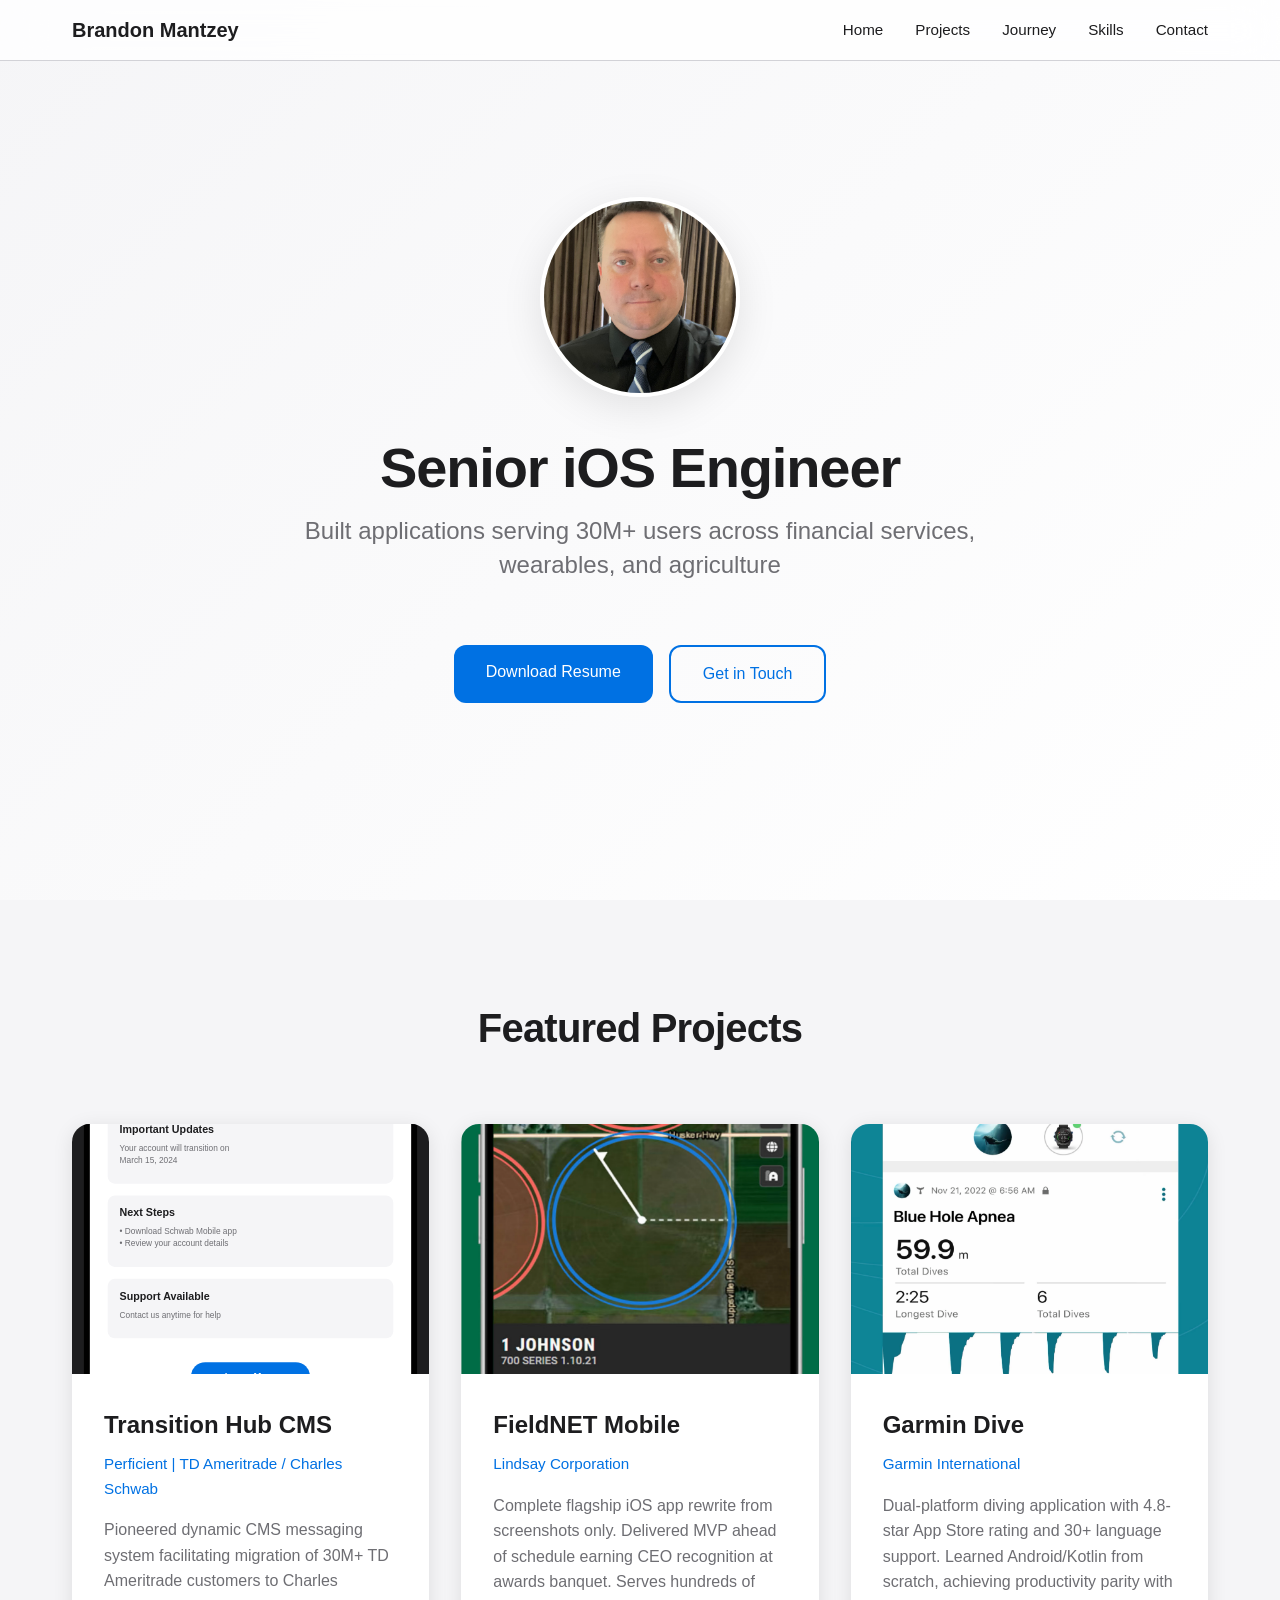
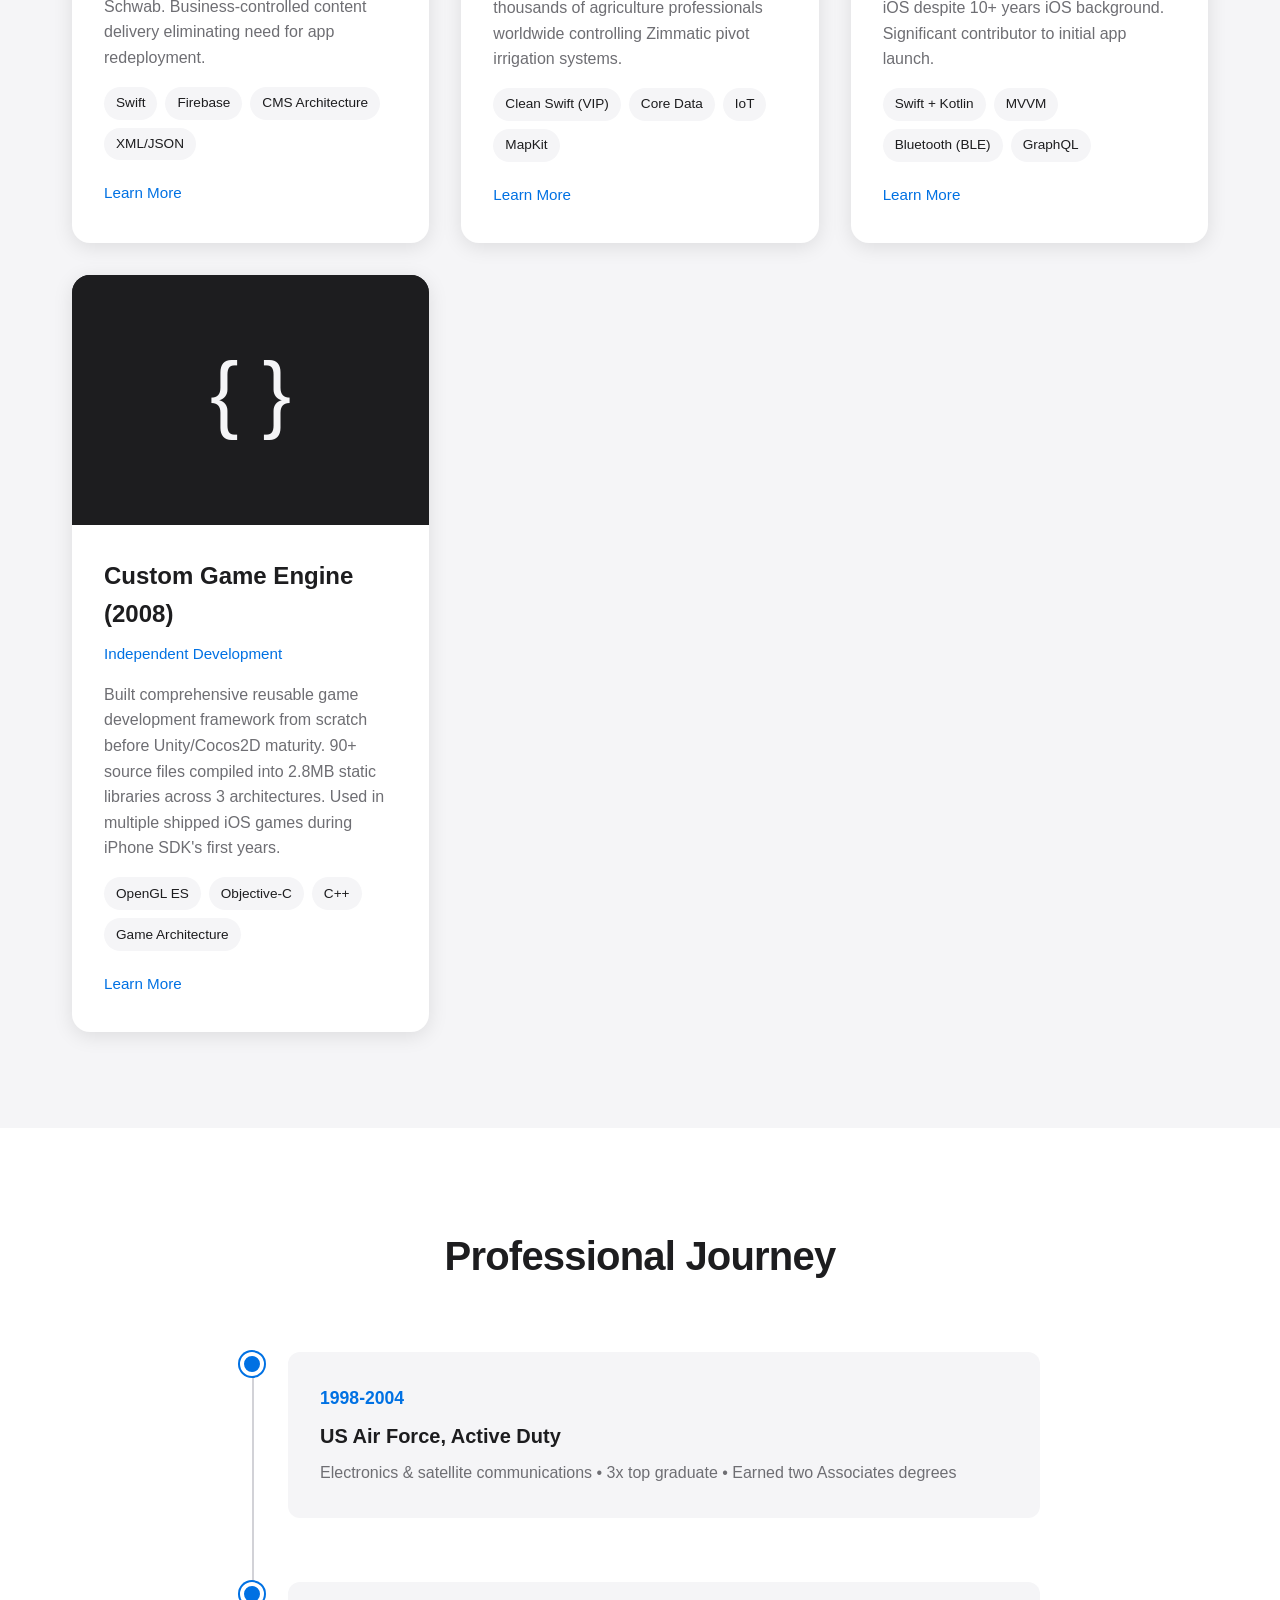
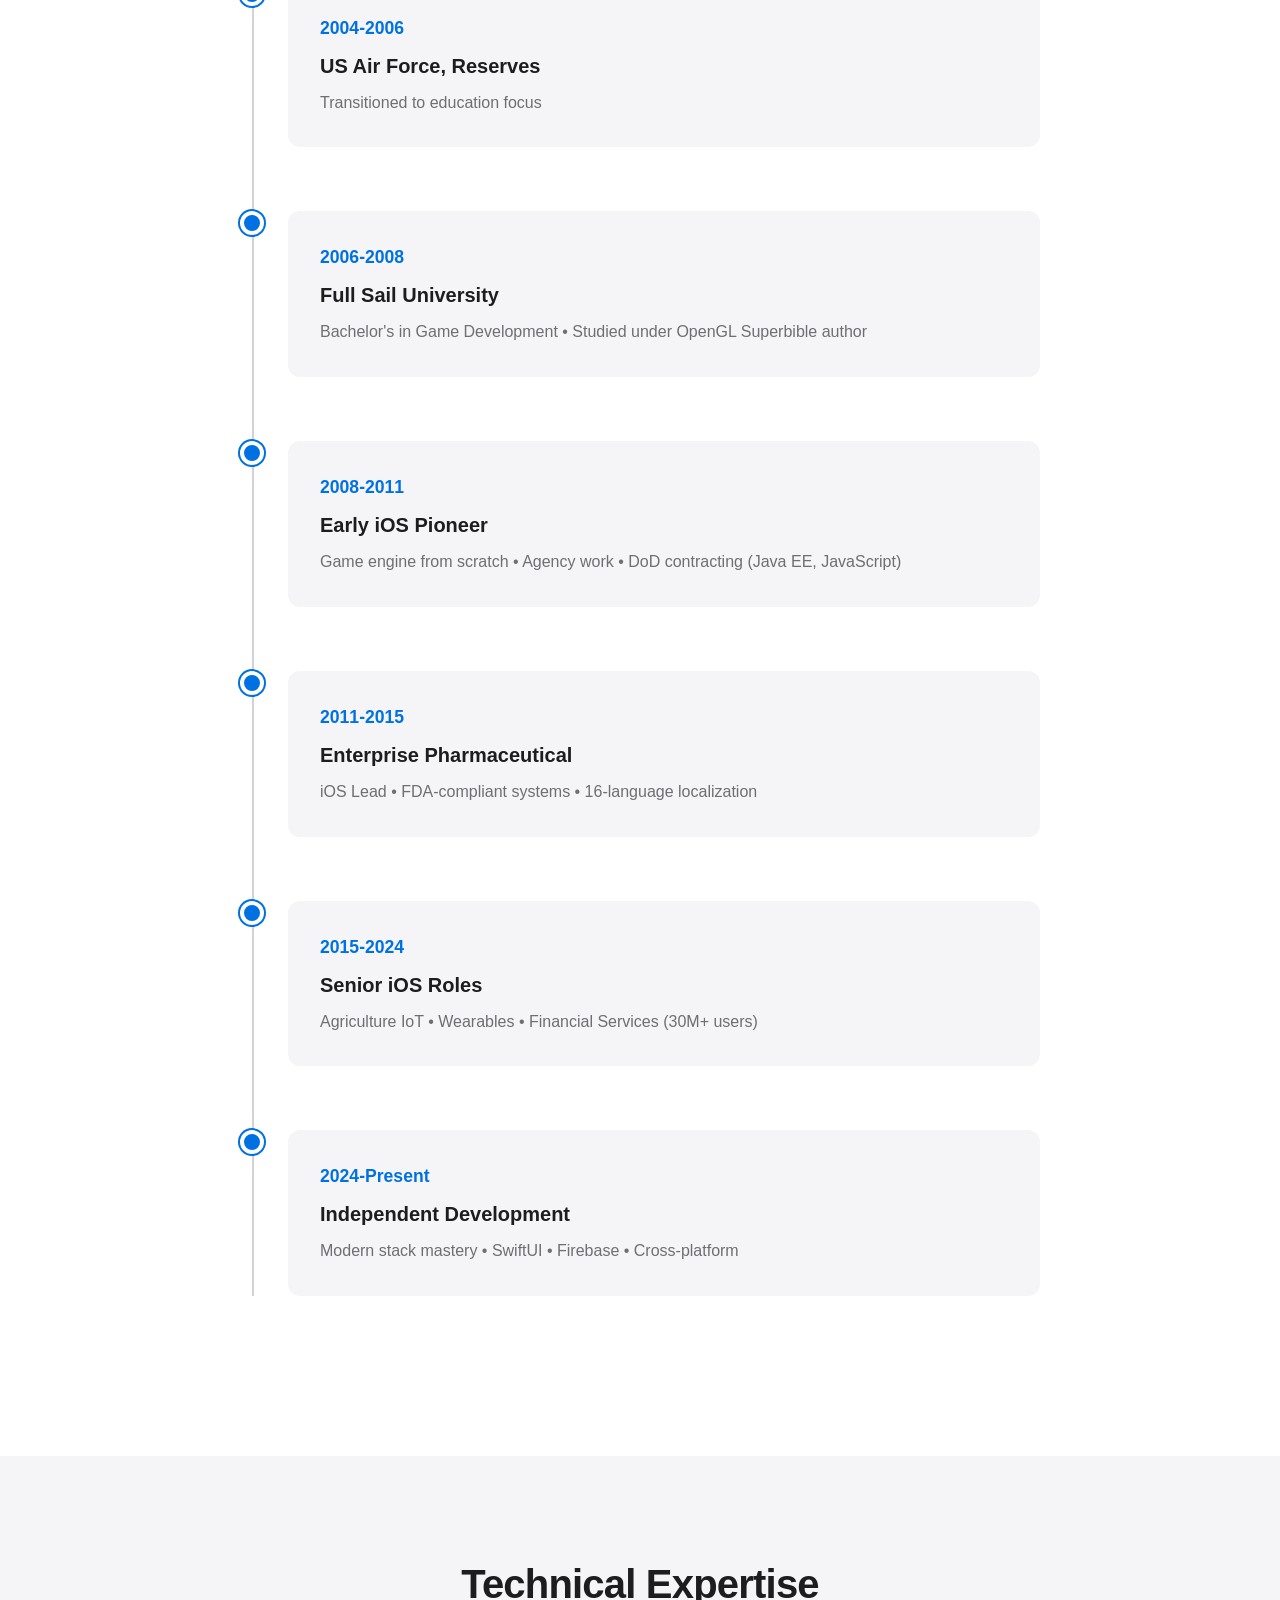
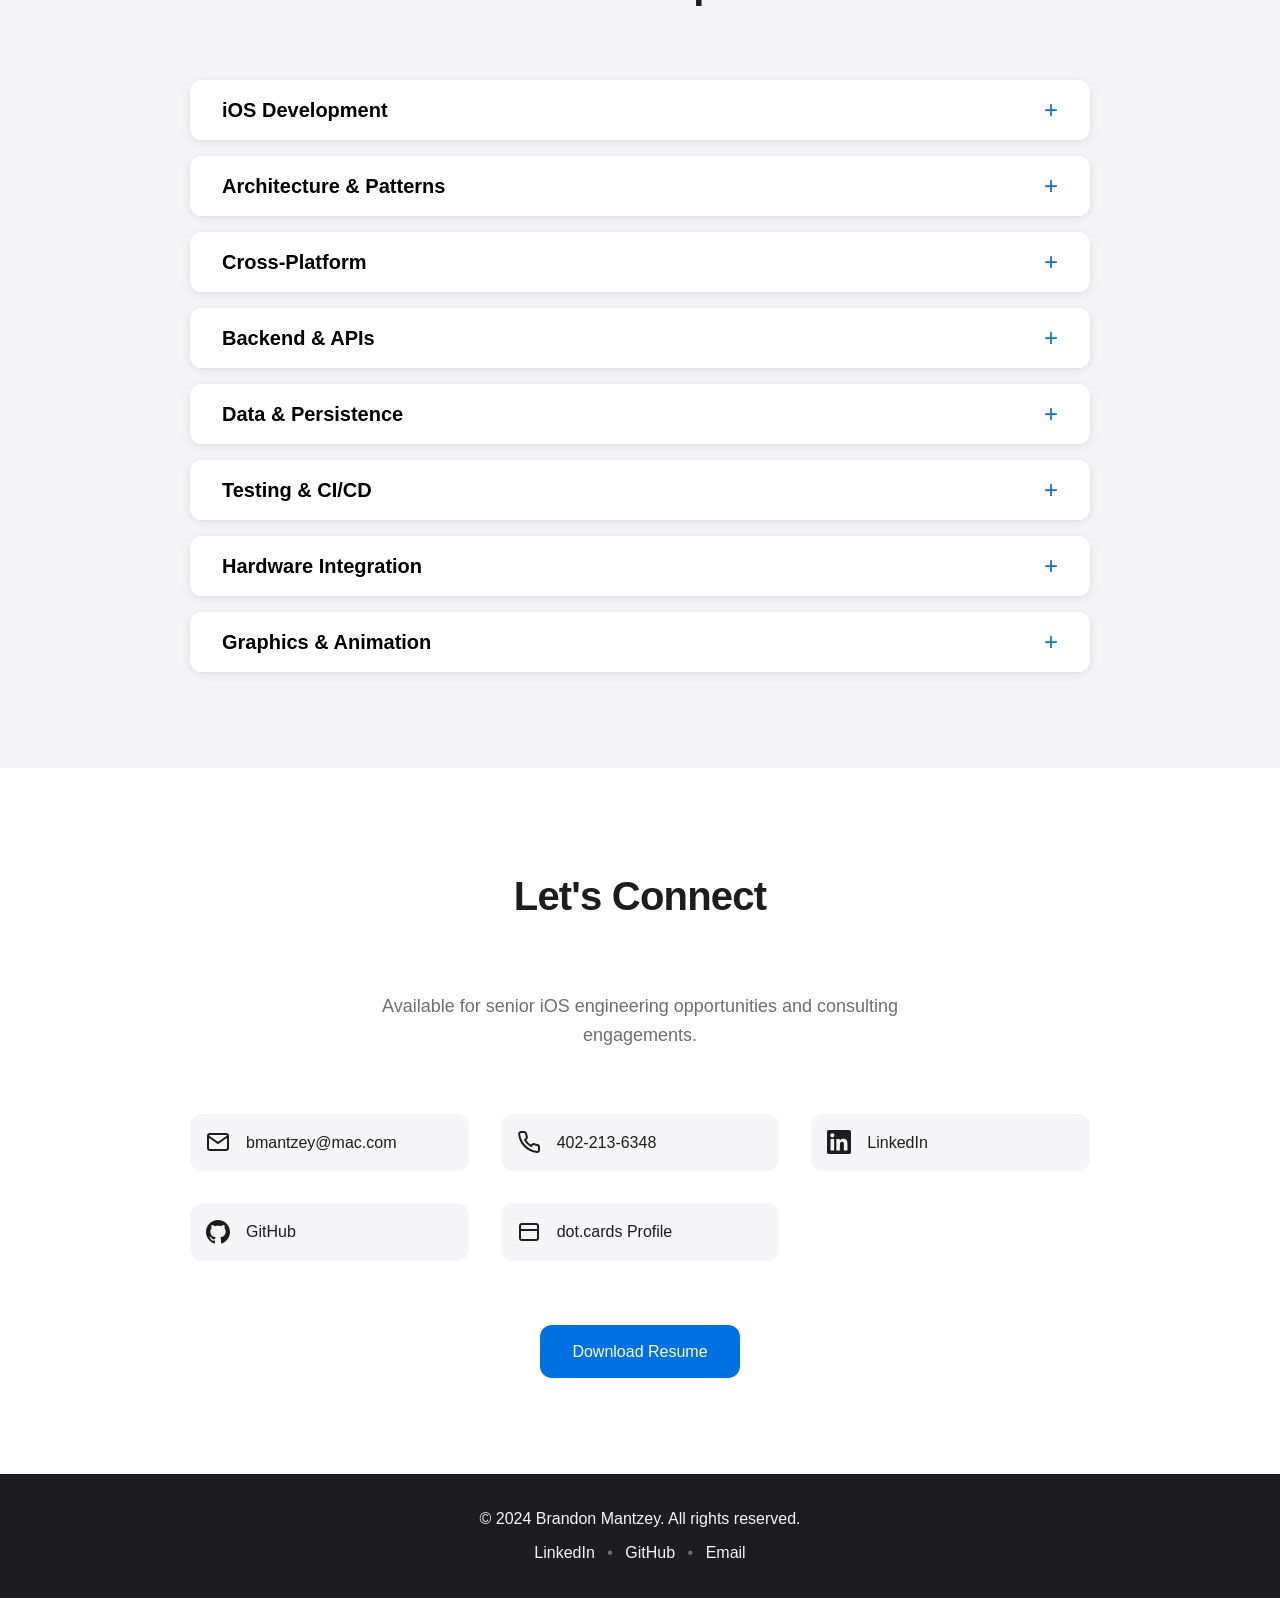
==== portfolio/index.html @ f7cd50cf "Decided to re-include my dot.card and phone number until I think it through.  Since it's on many of " ====
<!DOCTYPE html>
<html lang="en">
<head>
    <meta charset="UTF-8">
    <meta name="viewport" content="width=device-width, initial-scale=1.0">
    <meta name="description" content="Brandon Mantzey - Senior iOS Engineer with 16+ years building applications serving millions across financial services, wearables, and agriculture">
    <meta name="author" content="Brandon Mantzey">
    <title>Brandon Mantzey | Senior iOS Engineer</title>
    <link rel="stylesheet" href="styles.css">
</head>
<body>
    <!-- Navigation -->
    <nav id="navbar">
        <div class="nav-container">
            <a href="#home" class="nav-logo">Brandon Mantzey</a>
            <button class="nav-toggle" aria-label="Toggle navigation">
                <span></span>
                <span></span>
                <span></span>
            </button>
            <ul class="nav-menu">
                <li><a href="#home" class="nav-link">Home</a></li>
                <li><a href="#projects" class="nav-link">Projects</a></li>
                <li><a href="#journey" class="nav-link">Journey</a></li>
                <li><a href="#skills" class="nav-link">Skills</a></li>
                <li><a href="#contact" class="nav-link">Contact</a></li>
            </ul>
        </div>
    </nav>

    <!-- Hero Section -->
    <section id="home" class="hero">
        <div class="hero-container">
            <div class="hero-content">
                <img src="images/headshot.jpg" alt="Brandon Mantzey" class="hero-image">
                <h1 class="hero-title">Senior iOS Engineer</h1>
                <p class="hero-subtitle">Built applications serving 30M+ users across financial services, wearables, and agriculture</p>
                <div class="hero-cta">
                    <a href="https://firebasestorage.googleapis.com/v0/b/swiftfolio-4bb5b.appspot.com/o/Brandon_Mantzey_Resume.pdf?alt=media" target="_blank" class="btn btn-primary">Download Resume</a>
                    <a href="#contact" class="btn btn-secondary">Get in Touch</a>
                </div>
            </div>
        </div>
    </section>

    <!-- Featured Projects -->
    <section id="projects" class="projects">
        <div class="container">
            <h2 class="section-title">Featured Projects</h2>
            <div class="projects-grid">
                
                <!-- Project 1: Perficient Transition Hub -->
                <article class="project-card">
                    <div class="project-image">
                        <img src="images/projects/transition-hub-mockup.svg" alt="Transition Hub">
                    </div>
                    <div class="project-content">
                        <h3 class="project-title">Transition Hub CMS</h3>
                        <p class="project-company">Perficient | TD Ameritrade / Charles Schwab</p>
                        <p class="project-description">Pioneered dynamic CMS messaging system facilitating migration of 30M+ TD Ameritrade customers to Charles Schwab. Business-controlled content delivery eliminating need for app redeployment.</p>
                        <div class="project-tags">
                            <span class="tag">Swift</span>
                            <span class="tag">Firebase</span>
                            <span class="tag">CMS Architecture</span>
                            <span class="tag">XML/JSON</span>
                        </div>
                        <button class="project-expand" data-project="project1">Learn More</button>
                        <div class="project-details" id="project1">
                            <ul>
                                <li>Architected XML/JSON-based messaging system giving business complete control over customer communications without engineering intervention</li>
                                <li>Maintained 3 iOS applications simultaneously (TDA Mobile, TDA Authenticator, Schwab Mobile) serving 13.5M+ users</li>
                                <li>System praised as "essential to delivering phase of transition hub on time" with "almost no issues"</li>
                                <li>Implemented Firebase Analytics providing clickstream data for user behavior analysis</li>
                            </ul>
                        </div>
                    </div>
                </article>

                <!-- Project 2: Lindsay FieldNET -->
                <article class="project-card">
                    <div class="project-image">
                        <img src="images/app-store/fieldnet.png" alt="FieldNET Mobile">
                    </div>
                    <div class="project-content">
                        <h3 class="project-title">FieldNET Mobile</h3>
                        <p class="project-company">Lindsay Corporation</p>
                        <p class="project-description">Complete flagship iOS app rewrite from screenshots only. Delivered MVP ahead of schedule earning CEO recognition at awards banquet. Serves hundreds of thousands of agriculture professionals worldwide controlling Zimmatic pivot irrigation systems.</p>
                        <div class="project-tags">
                            <span class="tag">Clean Swift (VIP)</span>
                            <span class="tag">Core Data</span>
                            <span class="tag">IoT</span>
                            <span class="tag">MapKit</span>
                        </div>
                        <button class="project-expand" data-project="project2">Learn More</button>
                        <div class="project-details" id="project2">
                            <ul>
                                <li>Architected Clean Swift (VIP) pattern across 631 Swift files demonstrating scalable architecture ownership</li>
                                <li>Built offline-first system enabling reliable operation in remote agricultural locations without connectivity</li>
                                <li>Implemented Variable Rate Irrigation (VRI) control for precision agriculture and water conservation</li>
                                <li>Collaborated with backend team optimizing API schemas for mobile consumption and server performance</li>
                                <li>Led Android consultant team maintaining feature parity across platforms</li>
                                <li>6-language localization supporting global agricultural markets</li>
                            </ul>
                            <a href="https://apps.apple.com/us/app/fieldnet/id1288019945" target="_blank" class="btn btn-small">View on App Store</a>
                        </div>
                    </div>
                </article>

                <!-- Project 3: Garmin Dive -->
                <article class="project-card">
                    <div class="project-image">
                        <img src="images/app-store/garmin-dive.png" alt="Garmin Dive">
                    </div>
                    <div class="project-content">
                        <h3 class="project-title">Garmin Dive</h3>
                        <p class="project-company">Garmin International</p>
                        <p class="project-description">Dual-platform diving application with 4.8-star App Store rating and 30+ language support. Learned Android/Kotlin from scratch, achieving productivity parity with iOS despite 10+ years iOS background. Significant contributor to initial app launch.</p>
                        <div class="project-tags">
                            <span class="tag">Swift + Kotlin</span>
                            <span class="tag">MVVM</span>
                            <span class="tag">Bluetooth (BLE)</span>
                            <span class="tag">GraphQL</span>
                        </div>
                        <button class="project-expand" data-project="project3">Learn More</button>
                        <div class="project-details" id="project3">
                            <ul>
                                <li>Developed features simultaneously across iOS (Swift) and Android (Kotlin) maintaining platform parity</li>
                                <li>Integrated Garmin's proprietary Bluetooth SDKs (GFDI, MultiLink) for dive computer synchronization</li>
                                <li>Implemented Apollo GraphQL for real-time backend synchronization with offline-first Realm database</li>
                                <li>Built comprehensive Firebase integration (Analytics, Crashlytics, Remote Config, Performance)</li>
                                <li>Delivered production app with 4.8-star rating serving global scuba diving community</li>
                                <li>Adapted to rigorous code review standards and TDD practices using Quick/Nimble frameworks</li>
                            </ul>
                            <a href="https://apps.apple.com/us/app/garmin-dive/id1522633851" target="_blank" class="btn btn-small">View on App Store</a>
                        </div>
                    </div>
                </article>

                <!-- Project 4: Game Engine -->
                <article class="project-card">
                    <div class="project-image">
                        <div class="project-image-placeholder">
                            <svg viewBox="0 0 200 200" xmlns="http://www.w3.org/2000/svg">
                                <rect width="200" height="200" fill="#1d1d1f"/>
                                <text x="100" y="100" font-family="Arial, sans-serif" font-size="48" fill="#f5f5f7" text-anchor="middle" dominant-baseline="middle">{ }</text>
                            </svg>
                        </div>
                    </div>
                    <div class="project-content">
                        <h3 class="project-title">Custom Game Engine (2008)</h3>
                        <p class="project-company">Independent Development</p>
                        <p class="project-description">Built comprehensive reusable game development framework from scratch before Unity/Cocos2D maturity. 90+ source files compiled into 2.8MB static libraries across 3 architectures. Used in multiple shipped iOS games during iPhone SDK's first years.</p>
                        <div class="project-tags">
                            <span class="tag">OpenGL ES</span>
                            <span class="tag">Objective-C</span>
                            <span class="tag">C++</span>
                            <span class="tag">Game Architecture</span>
                        </div>
                        <button class="project-expand" data-project="project4">Learn More</button>
                        <div class="project-details" id="project4">
                            <ul>
                                <li>TextureManager with 24MB OpenGL ES memory enforcement preventing crashes on constrained iPhone hardware</li>
                                <li>StateMachine with NSArray-based stack enabling sophisticated game state management</li>
                                <li>Custom bitmap font system ported from C++/DirectX to Objective-C/OpenGL for iOS</li>
                                <li>Particle engine with visual editor tool demonstrating cross-platform development capability</li>
                                <li>Dual audio system (OpenAL for effects, AVFoundation for music) optimized for use case</li>
                                <li>Pioneered iOS game development during platform's infancy, building complete solutions without existing frameworks</li>
                            </ul>
                            <a href="https://github.com/bmantzey" target="_blank" class="btn btn-small">View on GitHub</a>
                        </div>
                    </div>
                </article>

            </div>
        </div>
    </section>

    <!-- Journey Timeline -->
    <section id="journey" class="journey">
        <div class="container">
            <h2 class="section-title">Professional Journey</h2>
            <div class="timeline">
                
                <div class="timeline-item">
                    <div class="timeline-marker"></div>
                    <div class="timeline-content">
                        <h3 class="timeline-year">1998-2004</h3>
                        <h4 class="timeline-title">US Air Force, Active Duty</h4>
                        <p class="timeline-description">Electronics & satellite communications • 3x top graduate • Earned two Associates degrees</p>
                    </div>
                </div>

                <div class="timeline-item">
                    <div class="timeline-marker"></div>
                    <div class="timeline-content">
                        <h3 class="timeline-year">2004-2006</h3>
                        <h4 class="timeline-title">US Air Force, Reserves</h4>
                        <p class="timeline-description">Transitioned to education focus</p>
                    </div>
                </div>

                <div class="timeline-item">
                    <div class="timeline-marker"></div>
                    <div class="timeline-content">
                        <h3 class="timeline-year">2006-2008</h3>
                        <h4 class="timeline-title">Full Sail University</h4>
                        <p class="timeline-description">Bachelor's in Game Development • Studied under OpenGL Superbible author</p>
                    </div>
                </div>

                <div class="timeline-item">
                    <div class="timeline-marker"></div>
                    <div class="timeline-content">
                        <h3 class="timeline-year">2008-2011</h3>
                        <h4 class="timeline-title">Early iOS Pioneer</h4>
                        <p class="timeline-description">Game engine from scratch • Agency work • DoD contracting (Java EE, JavaScript)</p>
                    </div>
                </div>

                <div class="timeline-item">
                    <div class="timeline-marker"></div>
                    <div class="timeline-content">
                        <h3 class="timeline-year">2011-2015</h3>
                        <h4 class="timeline-title">Enterprise Pharmaceutical</h4>
                        <p class="timeline-description">iOS Lead • FDA-compliant systems • 16-language localization</p>
                    </div>
                </div>

                <div class="timeline-item">
                    <div class="timeline-marker"></div>
                    <div class="timeline-content">
                        <h3 class="timeline-year">2015-2024</h3>
                        <h4 class="timeline-title">Senior iOS Roles</h4>
                        <p class="timeline-description">Agriculture IoT • Wearables • Financial Services (30M+ users)</p>
                    </div>
                </div>

                <div class="timeline-item">
                    <div class="timeline-marker"></div>
                    <div class="timeline-content">
                        <h3 class="timeline-year">2024-Present</h3>
                        <h4 class="timeline-title">Independent Development</h4>
                        <p class="timeline-description">Modern stack mastery • SwiftUI • Firebase • Cross-platform</p>
                    </div>
                </div>

            </div>
        </div>
    </section>

    <!-- Technical Skills -->
    <section id="skills" class="skills">
        <div class="container">
            <h2 class="section-title">Technical Expertise</h2>
            
            <div class="skills-grid">
                
                <!-- iOS Development -->
                <div class="skill-category">
                    <button class="skill-header">
                        <h3>iOS Development</h3>
                        <span class="skill-toggle">+</span>
                    </button>
                    <div class="skill-content">
                        <div class="skill-subsection">
                            <strong>Languages:</strong> Swift • Objective-C • C • C++
                        </div>
                        <div class="skill-subsection">
                            <strong>Frameworks:</strong> UIKit • SwiftUI • Core Data • Combine • MapKit • Core Location • Core Animation • Core Graphics
                        </div>
                        <div class="skill-subsection">
                            <strong>Tools:</strong> Xcode • Interface Builder • Instruments • TestFlight • App Store Connect
                        </div>
                    </div>
                </div>

                <!-- Architecture & Patterns -->
                <div class="skill-category">
                    <button class="skill-header">
                        <h3>Architecture & Patterns</h3>
                        <span class="skill-toggle">+</span>
                    </button>
                    <div class="skill-content">
                        <div class="skill-subsection">
                            <strong>Patterns:</strong> MVVM • Coordinator • Clean Swift (VIP) • MVC • Protocol-Oriented Programming
                        </div>
                        <div class="skill-subsection">
                            <strong>Principles:</strong> SOLID • Dependency Injection • Repository Pattern • Factory Pattern • Observer Pattern
                        </div>
                    </div>
                </div>

                <!-- Cross-Platform -->
                <div class="skill-category">
                    <button class="skill-header">
                        <h3>Cross-Platform</h3>
                        <span class="skill-toggle">+</span>
                    </button>
                    <div class="skill-content">
                        <div class="skill-subsection">
                            <strong>Android:</strong> Kotlin • Android SDK • Coroutines • Material Design • Android Studio • Gradle
                        </div>
                        <div class="skill-subsection">
                            <strong>Other:</strong> Flutter/Dart (certified) • JavaScript • Java
                        </div>
                    </div>
                </div>

                <!-- Backend & APIs -->
                <div class="skill-category">
                    <button class="skill-header">
                        <h3>Backend & APIs</h3>
                        <span class="skill-toggle">+</span>
                    </button>
                    <div class="skill-content">
                        <div class="skill-subsection">
                            <strong>Networking:</strong> GraphQL • Apollo • REST • Alamofire • URLSession
                        </div>
                        <div class="skill-subsection">
                            <strong>Data:</strong> JSON • XML • Protocol Buffers • OAuth2 • JWT
                        </div>
                        <div class="skill-subsection">
                            <strong>Cloud:</strong> Firebase (Analytics, Crashlytics, Firestore, Auth, Hosting) • AWS
                        </div>
                    </div>
                </div>

                <!-- Data & Persistence -->
                <div class="skill-category">
                    <button class="skill-header">
                        <h3>Data & Persistence</h3>
                        <span class="skill-toggle">+</span>
                    </button>
                    <div class="skill-content">
                        <div class="skill-subsection">
                            <strong>iOS:</strong> Core Data • Realm • UserDefaults • Keychain • NSCoding • Codable
                        </div>
                        <div class="skill-subsection">
                            <strong>Database:</strong> SQLite • Firebase Firestore • Offline-first architecture
                        </div>
                    </div>
                </div>

                <!-- Testing & CI/CD -->
                <div class="skill-category">
                    <button class="skill-header">
                        <h3>Testing & CI/CD</h3>
                        <span class="skill-toggle">+</span>
                    </button>
                    <div class="skill-content">
                        <div class="skill-subsection">
                            <strong>Testing:</strong> XCTest • Quick/Nimble • TDD • Unit Testing • Integration Testing • UI Testing
                        </div>
                        <div class="skill-subsection">
                            <strong>CI/CD:</strong> Jenkins • Fastlane • Xcode Cloud • GitHub Actions • TestFlight automation
                        </div>
                        <div class="skill-subsection">
                            <strong>Version Control:</strong> Git • GitHub • Bitbucket • Mercurial
                        </div>
                    </div>
                </div>

                <!-- Hardware & Sensors -->
                <div class="skill-category">
                    <button class="skill-header">
                        <h3>Hardware Integration</h3>
                        <span class="skill-toggle">+</span>
                    </button>
                    <div class="skill-content">
                        <div class="skill-subsection">
                            <strong>Bluetooth:</strong> BLE (Bluetooth Low Energy) • External Accessory Framework • Proprietary SDKs
                        </div>
                        <div class="skill-subsection">
                            <strong>Sensors:</strong> Core Motion • Core Location • Camera • Photo Library
                        </div>
                    </div>
                </div>

                <!-- Graphics & Animation -->
                <div class="skill-category">
                    <button class="skill-header">
                        <h3>Graphics & Animation</h3>
                        <span class="skill-toggle">+</span>
                    </button>
                    <div class="skill-content">
                        <div class="skill-subsection">
                            <strong>iOS Graphics:</strong> Core Graphics • Core Animation • Custom Drawing
                        </div>
                        <div class="skill-subsection">
                            <strong>Game Graphics:</strong> OpenGL ES • Metal • SpriteKit • Particle Systems
                        </div>
                    </div>
                </div>

            </div>
        </div>
    </section>

    <!-- Contact -->
    <section id="contact" class="contact">
        <div class="container">
            <h2 class="section-title">Let's Connect</h2>
            <p class="contact-intro">Available for senior iOS engineering opportunities and consulting engagements.</p>
            
            <div class="contact-links">
                <a href="mailto:bmantzey@mac.com" class="contact-link">
                    <svg class="contact-icon" viewBox="0 0 24 24" fill="none" stroke="currentColor" stroke-width="2">
                        <path d="M4 4h16c1.1 0 2 .9 2 2v12c0 1.1-.9 2-2 2H4c-1.1 0-2-.9-2-2V6c0-1.1.9-2 2-2z"></path>
                        <polyline points="22,6 12,13 2,6"></polyline>
                    </svg>
                    <span>bmantzey@mac.com</span>
                </a>
                
                <a href="tel:+14022136348" class="contact-link">
                    <svg class="contact-icon" viewBox="0 0 24 24" fill="none" stroke="currentColor" stroke-width="2">
                        <path d="M22 16.92v3a2 2 0 0 1-2.18 2 19.79 19.79 0 0 1-8.63-3.07 19.5 19.5 0 0 1-6-6 19.79 19.79 0 0 1-3.07-8.67A2 2 0 0 1 4.11 2h3a2 2 0 0 1 2 1.72 12.84 12.84 0 0 0 .7 2.81 2 2 0 0 1-.45 2.11L8.09 9.91a16 16 0 0 0 6 6l1.27-1.27a2 2 0 0 1 2.11-.45 12.84 12.84 0 0 0 2.81.7A2 2 0 0 1 22 16.92z"></path>
                    </svg>
                    <span>402-213-6348</span>
                </a>
                
                <a href="https://linkedin.com/in/bmantzey" target="_blank" class="contact-link">
                    <svg class="contact-icon" viewBox="0 0 24 24" fill="currentColor">
                        <path d="M20.447 20.452h-3.554v-5.569c0-1.328-.027-3.037-1.852-3.037-1.853 0-2.136 1.445-2.136 2.939v5.667H9.351V9h3.414v1.561h.046c.477-.9 1.637-1.85 3.37-1.85 3.601 0 4.267 2.37 4.267 5.455v6.286zM5.337 7.433c-1.144 0-2.063-.926-2.063-2.065 0-1.138.92-2.063 2.063-2.063 1.14 0 2.064.925 2.064 2.063 0 1.139-.925 2.065-2.064 2.065zm1.782 13.019H3.555V9h3.564v11.452zM22.225 0H1.771C.792 0 0 .774 0 1.729v20.542C0 23.227.792 24 1.771 24h20.451C23.2 24 24 23.227 24 22.271V1.729C24 .774 23.2 0 22.222 0h.003z"/>
                    </svg>
                    <span>LinkedIn</span>
                </a>
                
                <a href="https://github.com/bmantzey" target="_blank" class="contact-link">
                    <svg class="contact-icon" viewBox="0 0 24 24" fill="currentColor">
                        <path d="M12 0c-6.626 0-12 5.373-12 12 0 5.302 3.438 9.8 8.207 11.387.599.111.793-.261.793-.577v-2.234c-3.338.726-4.033-1.416-4.033-1.416-.546-1.387-1.333-1.756-1.333-1.756-1.089-.745.083-.729.083-.729 1.205.084 1.839 1.237 1.839 1.237 1.07 1.834 2.807 1.304 3.492.997.107-.775.418-1.305.762-1.604-2.665-.305-5.467-1.334-5.467-5.931 0-1.311.469-2.381 1.236-3.221-.124-.303-.535-1.524.117-3.176 0 0 1.008-.322 3.301 1.23.957-.266 1.983-.399 3.003-.404 1.02.005 2.047.138 3.006.404 2.291-1.552 3.297-1.23 3.297-1.23.653 1.653.242 2.874.118 3.176.77.84 1.235 1.911 1.235 3.221 0 4.609-2.807 5.624-5.479 5.921.43.372.823 1.102.823 2.222v3.293c0 .319.192.694.801.576 4.765-1.589 8.199-6.086 8.199-11.386 0-6.627-5.373-12-12-12z"/>
                    </svg>
                    <span>GitHub</span>
                </a>
                
                <a href="https://dot.cards/bmantzey" target="_blank" class="contact-link">
                    <svg class="contact-icon" viewBox="0 0 24 24" fill="none" stroke="currentColor" stroke-width="2">
                        <rect x="3" y="4" width="18" height="16" rx="2"></rect>
                        <line x1="3" y1="10" x2="21" y2="10"></line>
                    </svg>
                    <span>dot.cards Profile</span>
                </a>
            </div>
            
            <div class="contact-resume">
                <a href="https://firebasestorage.googleapis.com/v0/b/swiftfolio-4bb5b.appspot.com/o/Brandon_Mantzey_Resume.pdf?alt=media" target="_blank" class="btn btn-primary">Download Resume</a>
            </div>
        </div>
    </section>

    <!-- Footer -->
    <footer class="footer">
        <div class="container">
            <p>&copy; 2024 Brandon Mantzey. All rights reserved.</p>
            <p class="footer-links">
                <a href="https://linkedin.com/in/bmantzey" target="_blank">LinkedIn</a>
                <span>•</span>
                <a href="https://github.com/bmantzey" target="_blank">GitHub</a>
                <span>•</span>
                <a href="mailto:bmantzey@mac.com">Email</a>
            </p>
        </div>
    </footer>

    <script src="script.js"></script>
</body>
</html>
---- portfolio/styles.css ----
/* ===================================
   CSS RESET & BASE STYLES
   =================================== */

* {
    margin: 0;
    padding: 0;
    box-sizing: border-box;
}

:root {
    /* Colors - Apple-inspired palette */
    --color-bg: #ffffff;
    --color-bg-secondary: #f5f5f7;
    --color-text: #1d1d1f;
    --color-text-secondary: #6e6e73;
    --color-accent: #0071e3;
    --color-accent-hover: #0077ed;
    --color-border: #d2d2d7;
    --color-shadow: rgba(0, 0, 0, 0.1);
    
    /* Typography */
    --font-primary: -apple-system, BlinkMacSystemFont, "Segoe UI", Roboto, "Helvetica Neue", Arial, sans-serif;
    --font-mono: "SF Mono", Monaco, "Cascadia Code", "Roboto Mono", Consolas, "Courier New", monospace;
    
    /* Spacing */
    --spacing-xs: 0.5rem;
    --spacing-sm: 1rem;
    --spacing-md: 2rem;
    --spacing-lg: 4rem;
    --spacing-xl: 6rem;
    
    /* Border radius */
    --radius-sm: 8px;
    --radius-md: 12px;
    --radius-lg: 18px;
    
    /* Transitions */
    --transition-fast: 0.2s ease;
    --transition-medium: 0.3s ease;
    --transition-slow: 0.5s ease;
}

html {
    scroll-behavior: smooth;
    font-size: 16px;
}

body {
    font-family: var(--font-primary);
    color: var(--color-text);
    background-color: var(--color-bg);
    line-height: 1.6;
    -webkit-font-smoothing: antialiased;
    -moz-osx-font-smoothing: grayscale;
}

.container {
    max-width: 1200px;
    margin: 0 auto;
    padding: 0 var(--spacing-md);
}

/* ===================================
   NAVIGATION
   =================================== */

#navbar {
    position: fixed;
    top: 0;
    left: 0;
    right: 0;
    background: rgba(255, 255, 255, 0.8);
    backdrop-filter: blur(20px);
    -webkit-backdrop-filter: blur(20px);
    border-bottom: 1px solid var(--color-border);
    z-index: 1000;
    transition: var(--transition-medium);
}

.nav-container {
    max-width: 1200px;
    margin: 0 auto;
    padding: 0 var(--spacing-md);
    display: flex;
    justify-content: space-between;
    align-items: center;
    height: 60px;
}

.nav-logo {
    font-size: 1.25rem;
    font-weight: 600;
    color: var(--color-text);
    text-decoration: none;
    transition: var(--transition-fast);
}

.nav-logo:hover {
    color: var(--color-accent);
}

.nav-menu {
    display: flex;
    list-style: none;
    gap: var(--spacing-md);
    align-items: center;
}

.nav-link {
    color: var(--color-text);
    text-decoration: none;
    font-size: 0.95rem;
    font-weight: 400;
    transition: var(--transition-fast);
    padding: 0.5rem 0;
    position: relative;
}

.nav-link::after {
    content: '';
    position: absolute;
    bottom: 0;
    left: 0;
    width: 0;
    height: 2px;
    background: var(--color-accent);
    transition: width var(--transition-fast);
}

.nav-link:hover {
    color: var(--color-accent);
}

.nav-link:hover::after {
    width: 100%;
}

.nav-toggle {
    display: none;
    flex-direction: column;
    gap: 5px;
    background: none;
    border: none;
    cursor: pointer;
    padding: 0.5rem;
}

.nav-toggle span {
    width: 25px;
    height: 2px;
    background: var(--color-text);
    transition: var(--transition-fast);
}

/* ===================================
   HERO SECTION
   =================================== */

.hero {
    min-height: 100vh;
    display: flex;
    align-items: center;
    justify-content: center;
    padding: var(--spacing-xl) 0;
    background: linear-gradient(135deg, #f5f5f7 0%, #ffffff 100%);
}

.hero-container {
    max-width: 900px;
    margin: 0 auto;
    padding: 0 var(--spacing-md);
    text-align: center;
}

.hero-content {
    animation: fadeInUp 0.8s ease;
}

.hero-image {
    width: 200px;
    height: 200px;
    border-radius: 50%;
    object-fit: cover;
    margin-bottom: var(--spacing-md);
    border: 4px solid var(--color-bg);
    box-shadow: 0 10px 40px var(--color-shadow);
}

.hero-title {
    font-size: 3.5rem;
    font-weight: 700;
    margin-bottom: var(--spacing-sm);
    line-height: 1.1;
    letter-spacing: -0.02em;
}

.hero-subtitle {
    font-size: 1.5rem;
    color: var(--color-text-secondary);
    margin-bottom: var(--spacing-lg);
    line-height: 1.4;
    max-width: 700px;
    margin-left: auto;
    margin-right: auto;
}

.hero-cta {
    display: flex;
    gap: var(--spacing-sm);
    justify-content: center;
    flex-wrap: wrap;
}

/* ===================================
   BUTTONS
   =================================== */

.btn {
    display: inline-block;
    padding: 0.875rem 2rem;
    border-radius: var(--radius-md);
    text-decoration: none;
    font-size: 1rem;
    font-weight: 500;
    transition: all var(--transition-fast);
    cursor: pointer;
    border: none;
    text-align: center;
}

.btn-primary {
    background: var(--color-accent);
    color: white;
}

.btn-primary:hover {
    background: var(--color-accent-hover);
    transform: translateY(-2px);
    box-shadow: 0 8px 20px rgba(0, 113, 227, 0.3);
}

.btn-secondary {
    background: transparent;
    color: var(--color-accent);
    border: 2px solid var(--color-accent);
}

.btn-secondary:hover {
    background: var(--color-accent);
    color: white;
    transform: translateY(-2px);
}

.btn-small {
    padding: 0.5rem 1.25rem;
    font-size: 0.9rem;
}

/* ===================================
   SECTION STYLES
   =================================== */

section {
    padding: var(--spacing-xl) 0;
}

.section-title {
    font-size: 2.5rem;
    font-weight: 700;
    margin-bottom: var(--spacing-lg);
    text-align: center;
    letter-spacing: -0.02em;
}

/* ===================================
   PROJECTS SECTION
   =================================== */

.projects {
    background: var(--color-bg-secondary);
}

.projects-grid {
    display: grid;
    grid-template-columns: repeat(auto-fit, minmax(300px, 1fr));
    gap: var(--spacing-md);
}

.project-card {
    background: white;
    border-radius: var(--radius-lg);
    overflow: hidden;
    box-shadow: 0 4px 20px var(--color-shadow);
    transition: transform var(--transition-medium), box-shadow var(--transition-medium);
}

.project-card:hover {
    transform: translateY(-5px);
    box-shadow: 0 12px 40px var(--color-shadow);
}

.project-image {
    width: 100%;
    height: 250px;
    overflow: hidden;
    background: var(--color-bg-secondary);
}

.project-image img {
    width: 100%;
    height: 100%;
    object-fit: cover;
    transition: transform var(--transition-slow);
}

.project-card:hover .project-image img {
    transform: scale(1.05);
}

.project-image-placeholder {
    width: 100%;
    height: 100%;
    display: flex;
    align-items: center;
    justify-content: center;
    background: linear-gradient(135deg, #1d1d1f 0%, #333 100%);
}

.project-content {
    padding: var(--spacing-md);
}

.project-title {
    font-size: 1.5rem;
    font-weight: 600;
    margin-bottom: var(--spacing-xs);
}

.project-company {
    color: var(--color-accent);
    font-size: 0.95rem;
    font-weight: 500;
    margin-bottom: var(--spacing-sm);
}

.project-description {
    color: var(--color-text-secondary);
    margin-bottom: var(--spacing-sm);
    line-height: 1.6;
}

.project-tags {
    display: flex;
    flex-wrap: wrap;
    gap: var(--spacing-xs);
    margin-bottom: var(--spacing-sm);
}

.tag {
    background: var(--color-bg-secondary);
    color: var(--color-text);
    padding: 0.35rem 0.75rem;
    border-radius: 20px;
    font-size: 0.85rem;
    font-weight: 500;
}

.project-expand {
    background: transparent;
    color: var(--color-accent);
    border: none;
    padding: 0.5rem 0;
    cursor: pointer;
    font-size: 0.95rem;
    font-weight: 500;
    transition: var(--transition-fast);
    display: flex;
    align-items: center;
    gap: 0.5rem;
}

.project-expand:hover {
    color: var(--color-accent-hover);
}

.project-details {
    max-height: 0;
    overflow: hidden;
    transition: max-height var(--transition-medium) ease;
    margin-top: 0;
}

.project-details.active {
    max-height: 1000px;
    margin-top: var(--spacing-sm);
}

.project-details ul {
    list-style: none;
    padding-left: 0;
    margin-bottom: var(--spacing-sm);
}

.project-details li {
    padding-left: 1.5rem;
    margin-bottom: var(--spacing-xs);
    position: relative;
    color: var(--color-text-secondary);
    line-height: 1.6;
}

.project-details li::before {
    content: '→';
    position: absolute;
    left: 0;
    color: var(--color-accent);
    font-weight: bold;
}

/* ===================================
   JOURNEY TIMELINE
   =================================== */

.journey {
    background: white;
}

.timeline {
    max-width: 800px;
    margin: 0 auto;
    position: relative;
    padding-left: 3rem;
}

.timeline::before {
    content: '';
    position: absolute;
    left: 12px;
    top: 0;
    bottom: 0;
    width: 2px;
    background: var(--color-border);
}

.timeline-item {
    position: relative;
    margin-bottom: var(--spacing-lg);
    animation: fadeInLeft 0.6s ease;
}

.timeline-marker {
    position: absolute;
    left: -3rem;
    top: 0;
    width: 24px;
    height: 24px;
    border-radius: 50%;
    background: var(--color-accent);
    border: 4px solid white;
    box-shadow: 0 0 0 2px var(--color-accent);
}

.timeline-content {
    background: var(--color-bg-secondary);
    padding: var(--spacing-md);
    border-radius: var(--radius-md);
    transition: transform var(--transition-fast), box-shadow var(--transition-fast);
}

.timeline-item:hover .timeline-content {
    transform: translateX(5px);
    box-shadow: 0 4px 20px var(--color-shadow);
}

.timeline-year {
    color: var(--color-accent);
    font-size: 1.1rem;
    font-weight: 600;
    margin-bottom: var(--spacing-xs);
}

.timeline-title {
    font-size: 1.25rem;
    font-weight: 600;
    margin-bottom: var(--spacing-xs);
}

.timeline-description {
    color: var(--color-text-secondary);
    line-height: 1.6;
}

/* ===================================
   SKILLS SECTION
   =================================== */

.skills {
    background: var(--color-bg-secondary);
}

.skills-grid {
    display: grid;
    gap: var(--spacing-sm);
    max-width: 900px;
    margin: 0 auto;
}

.skill-category {
    background: white;
    border-radius: var(--radius-md);
    overflow: hidden;
    box-shadow: 0 2px 10px var(--color-shadow);
}

.skill-header {
    width: 100%;
    background: white;
    border: none;
    padding: var(--spacing-sm) var(--spacing-md);
    display: flex;
    justify-content: space-between;
    align-items: center;
    cursor: pointer;
    transition: background var(--transition-fast);
}

.skill-header:hover {
    background: var(--color-bg-secondary);
}

.skill-header h3 {
    font-size: 1.25rem;
    font-weight: 600;
}

.skill-toggle {
    font-size: 1.5rem;
    font-weight: 300;
    color: var(--color-accent);
    transition: transform var(--transition-fast);
}

.skill-category.active .skill-toggle {
    transform: rotate(45deg);
}

.skill-content {
    max-height: 0;
    overflow: hidden;
    transition: max-height var(--transition-medium) ease;
}

.skill-category.active .skill-content {
    max-height: 500px;
}

.skill-subsection {
    padding: var(--spacing-xs) var(--spacing-md);
    color: var(--color-text-secondary);
    line-height: 1.8;
}

.skill-subsection:last-child {
    padding-bottom: var(--spacing-md);
}

.skill-subsection strong {
    color: var(--color-text);
    font-weight: 600;
}

/* ===================================
   CONTACT SECTION
   =================================== */

.contact {
    background: white;
    text-align: center;
}

.contact-intro {
    color: var(--color-text-secondary);
    font-size: 1.125rem;
    margin-bottom: var(--spacing-lg);
    max-width: 600px;
    margin-left: auto;
    margin-right: auto;
}

.contact-links {
    display: grid;
    grid-template-columns: repeat(auto-fit, minmax(250px, 1fr));
    gap: var(--spacing-md);
    margin-bottom: var(--spacing-lg);
    max-width: 900px;
    margin-left: auto;
    margin-right: auto;
}

.contact-link {
    display: flex;
    align-items: center;
    gap: var(--spacing-sm);
    padding: var(--spacing-sm);
    background: var(--color-bg-secondary);
    border-radius: var(--radius-md);
    text-decoration: none;
    color: var(--color-text);
    transition: all var(--transition-fast);
}

.contact-link:hover {
    background: var(--color-accent);
    color: white;
    transform: translateY(-2px);
    box-shadow: 0 4px 15px var(--color-shadow);
}

.contact-icon {
    width: 24px;
    height: 24px;
    flex-shrink: 0;
}

.contact-resume {
    margin-top: var(--spacing-lg);
}

/* ===================================
   FOOTER
   =================================== */

.footer {
    background: var(--color-text);
    color: var(--color-bg-secondary);
    padding: var(--spacing-md) 0;
    text-align: center;
}

.footer-links {
    margin-top: var(--spacing-xs);
    color: var(--color-text-secondary);
}

.footer-links a {
    color: var(--color-bg-secondary);
    text-decoration: none;
    transition: var(--transition-fast);
}

.footer-links a:hover {
    color: var(--color-accent);
}

.footer-links span {
    margin: 0 var(--spacing-xs);
}

/* ===================================
   ANIMATIONS
   =================================== */

@keyframes fadeInUp {
    from {
        opacity: 0;
        transform: translateY(30px);
    }
    to {
        opacity: 1;
        transform: translateY(0);
    }
}

@keyframes fadeInLeft {
    from {
        opacity: 0;
        transform: translateX(-20px);
    }
    to {
        opacity: 1;
        transform: translateX(0);
    }
}

/* ===================================
   RESPONSIVE DESIGN
   =================================== */

@media (max-width: 768px) {
    :root {
        --spacing-lg: 3rem;
        --spacing-xl: 4rem;
    }
    
    .nav-toggle {
        display: flex;
    }
    
    .nav-menu {
        position: fixed;
        top: 60px;
        left: -100%;
        width: 100%;
        height: calc(100vh - 60px);
        background: white;
        flex-direction: column;
        padding: var(--spacing-md);
        transition: left var(--transition-medium);
        box-shadow: 0 4px 20px var(--color-shadow);
    }
    
    .nav-menu.active {
        left: 0;
    }
    
    .hero-title {
        font-size: 2.5rem;
    }
    
    .hero-subtitle {
        font-size: 1.25rem;
    }
    
    .hero-cta {
        flex-direction: column;
    }
    
    .section-title {
        font-size: 2rem;
    }
    
    .projects-grid {
        grid-template-columns: 1fr;
    }
    
    .timeline {
        padding-left: 2rem;
    }
    
    .timeline::before {
        left: 8px;
    }
    
    .timeline-marker {
        left: -2rem;
        width: 16px;
        height: 16px;
    }
    
    .contact-links {
        grid-template-columns: 1fr;
    }
}

@media (max-width: 480px) {
    .hero-image {
        width: 150px;
        height: 150px;
    }
    
    .hero-title {
        font-size: 2rem;
    }
    
    .hero-subtitle {
        font-size: 1.1rem;
    }
    
    .btn {
        padding: 0.75rem 1.5rem;
        font-size: 0.95rem;
    }
}

/* ===================================
   UTILITY CLASSES
   =================================== */

.text-center {
    text-align: center;
}

.mb-sm {
    margin-bottom: var(--spacing-sm);
}

.mb-md {
    margin-bottom: var(--spacing-md);
}

.mb-lg {
    margin-bottom: var(--spacing-lg);
}

.mt-sm {
    margin-top: var(--spacing-sm);
}

.mt-md {
    margin-top: var(--spacing-md);
}

.mt-lg {
    margin-top: var(--spacing-lg);
}
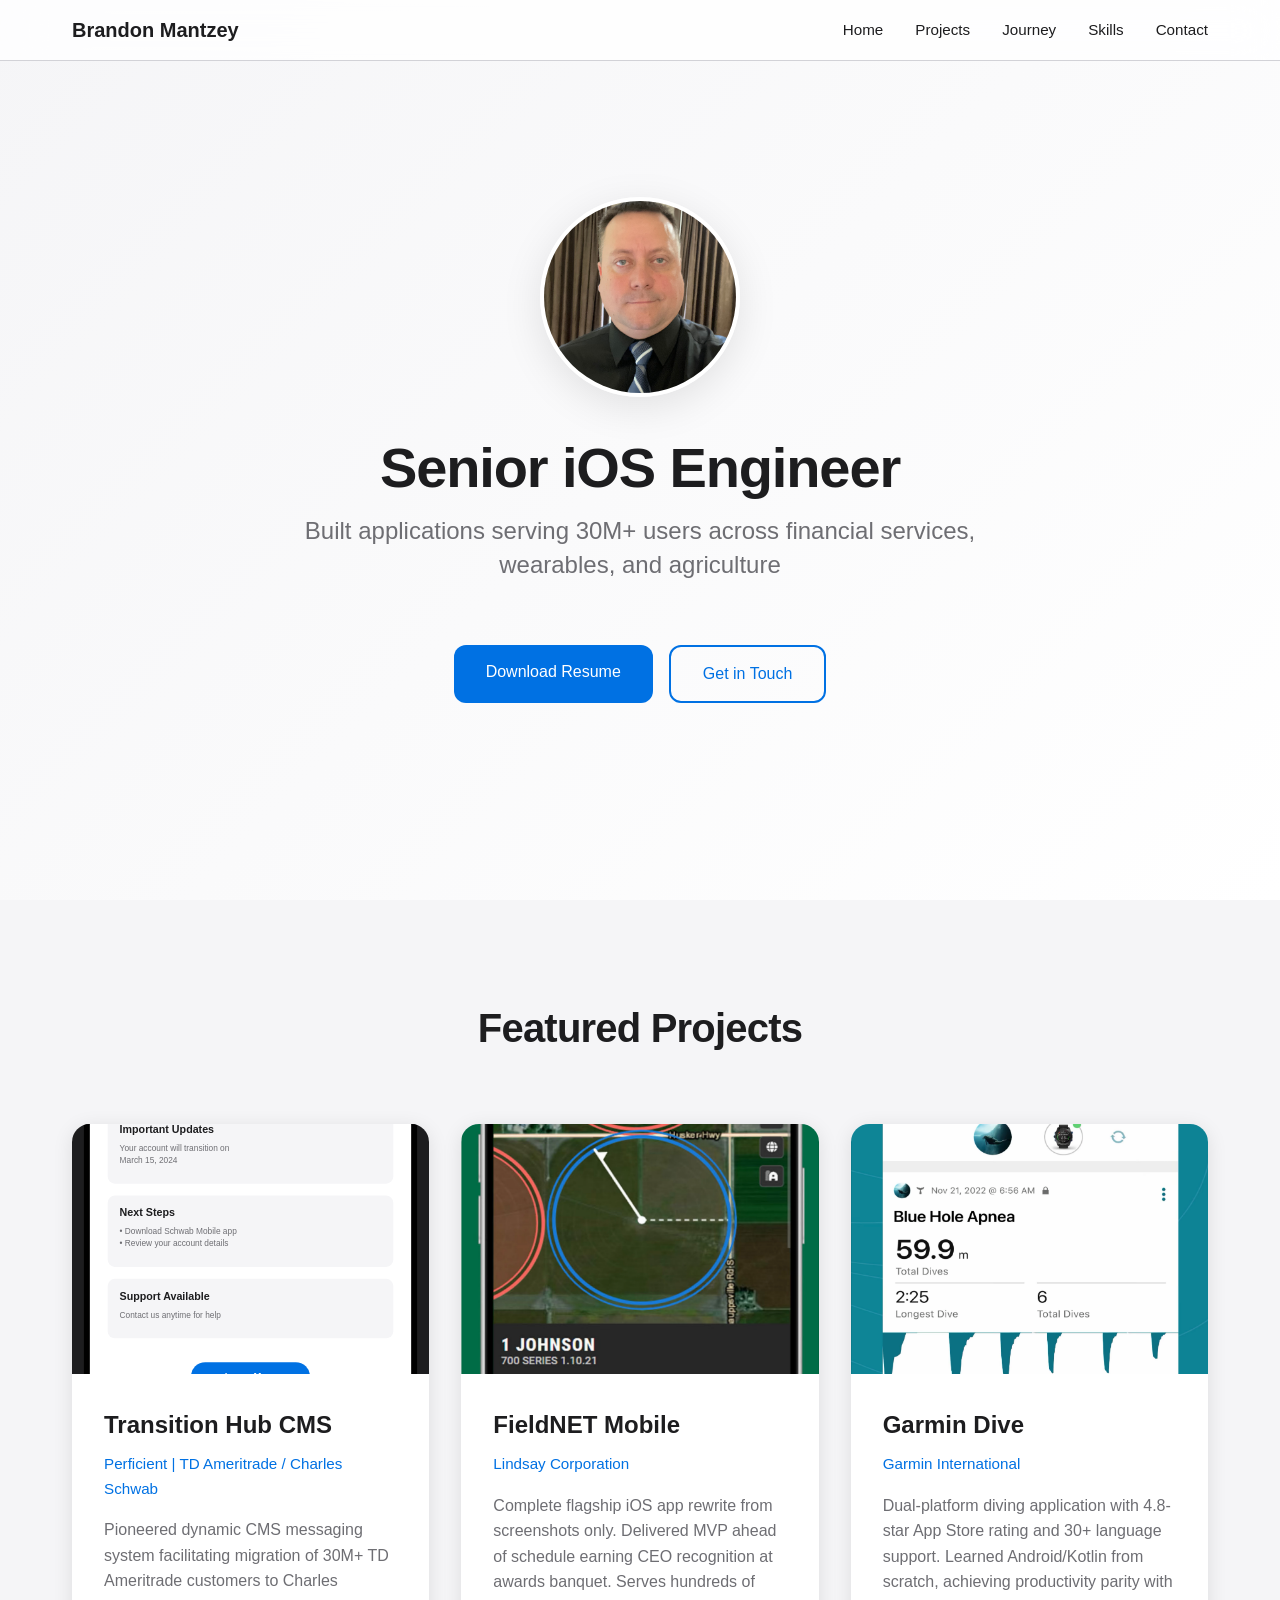
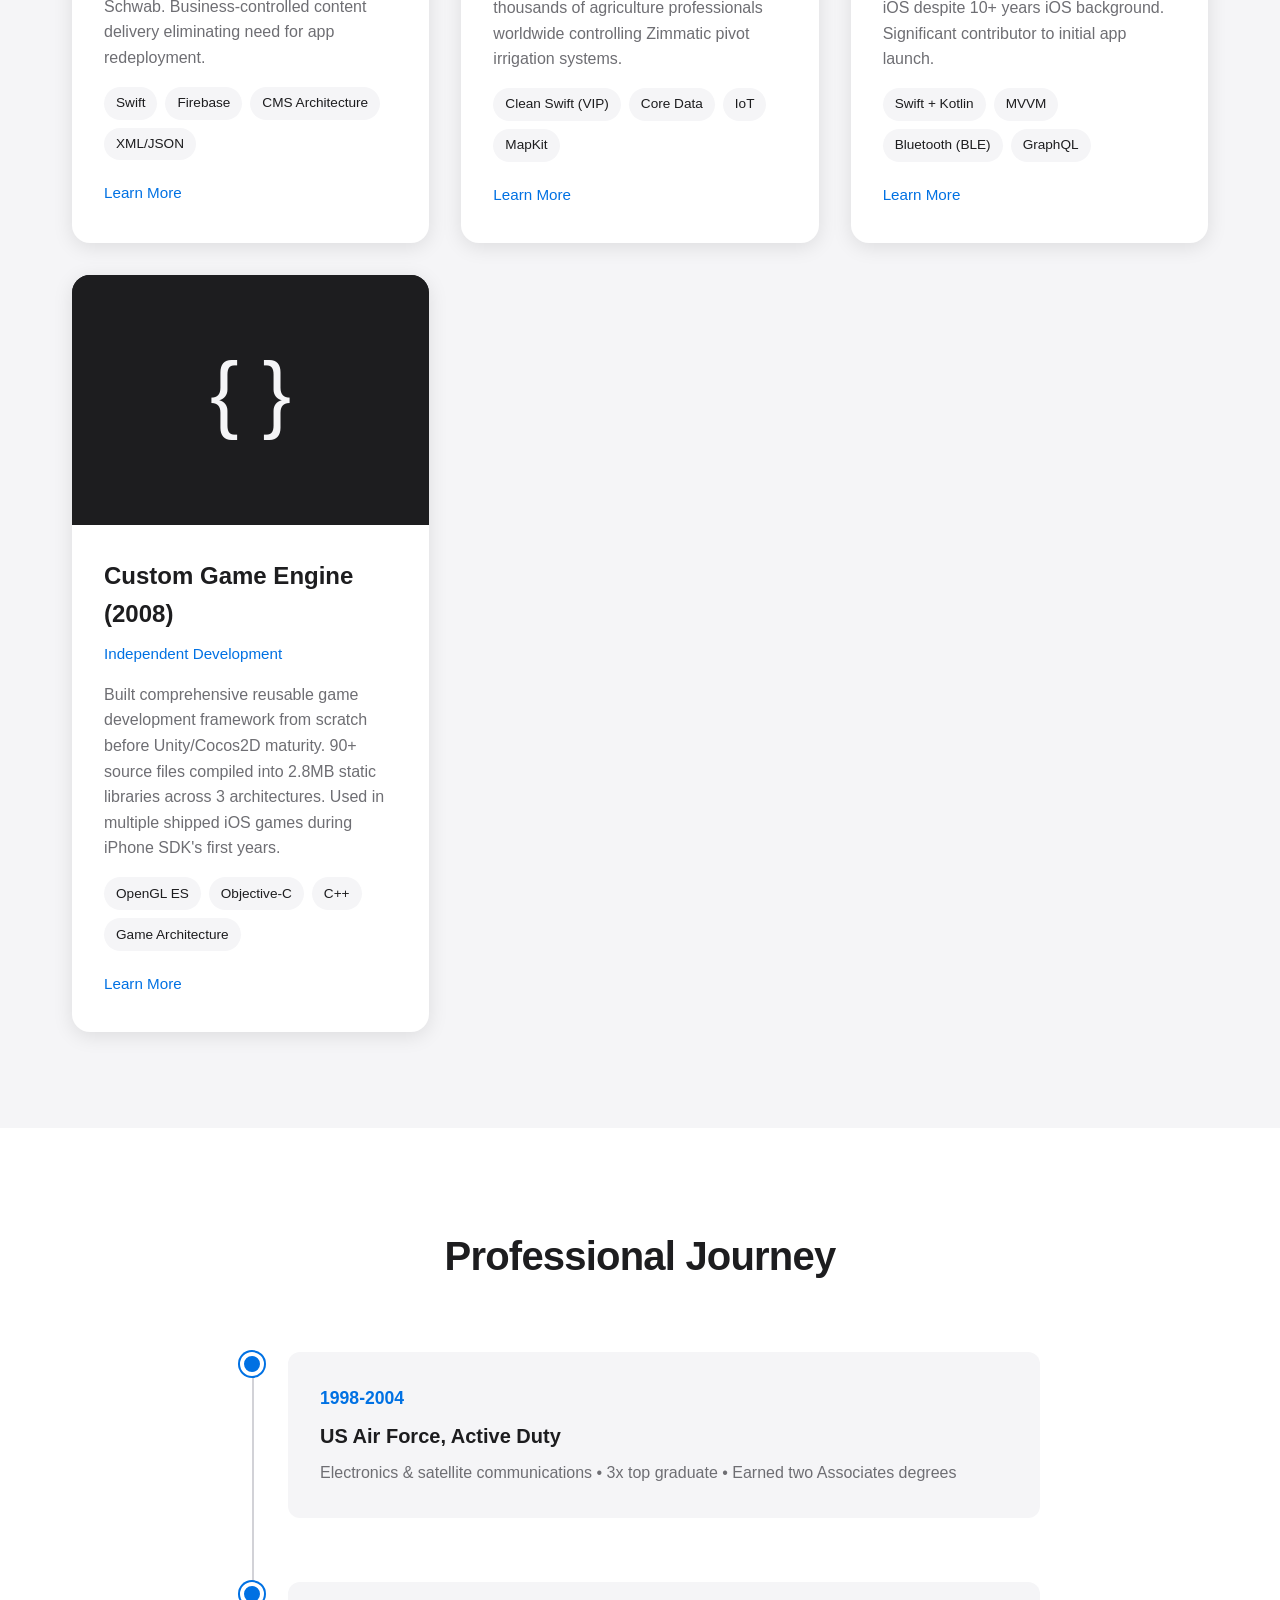
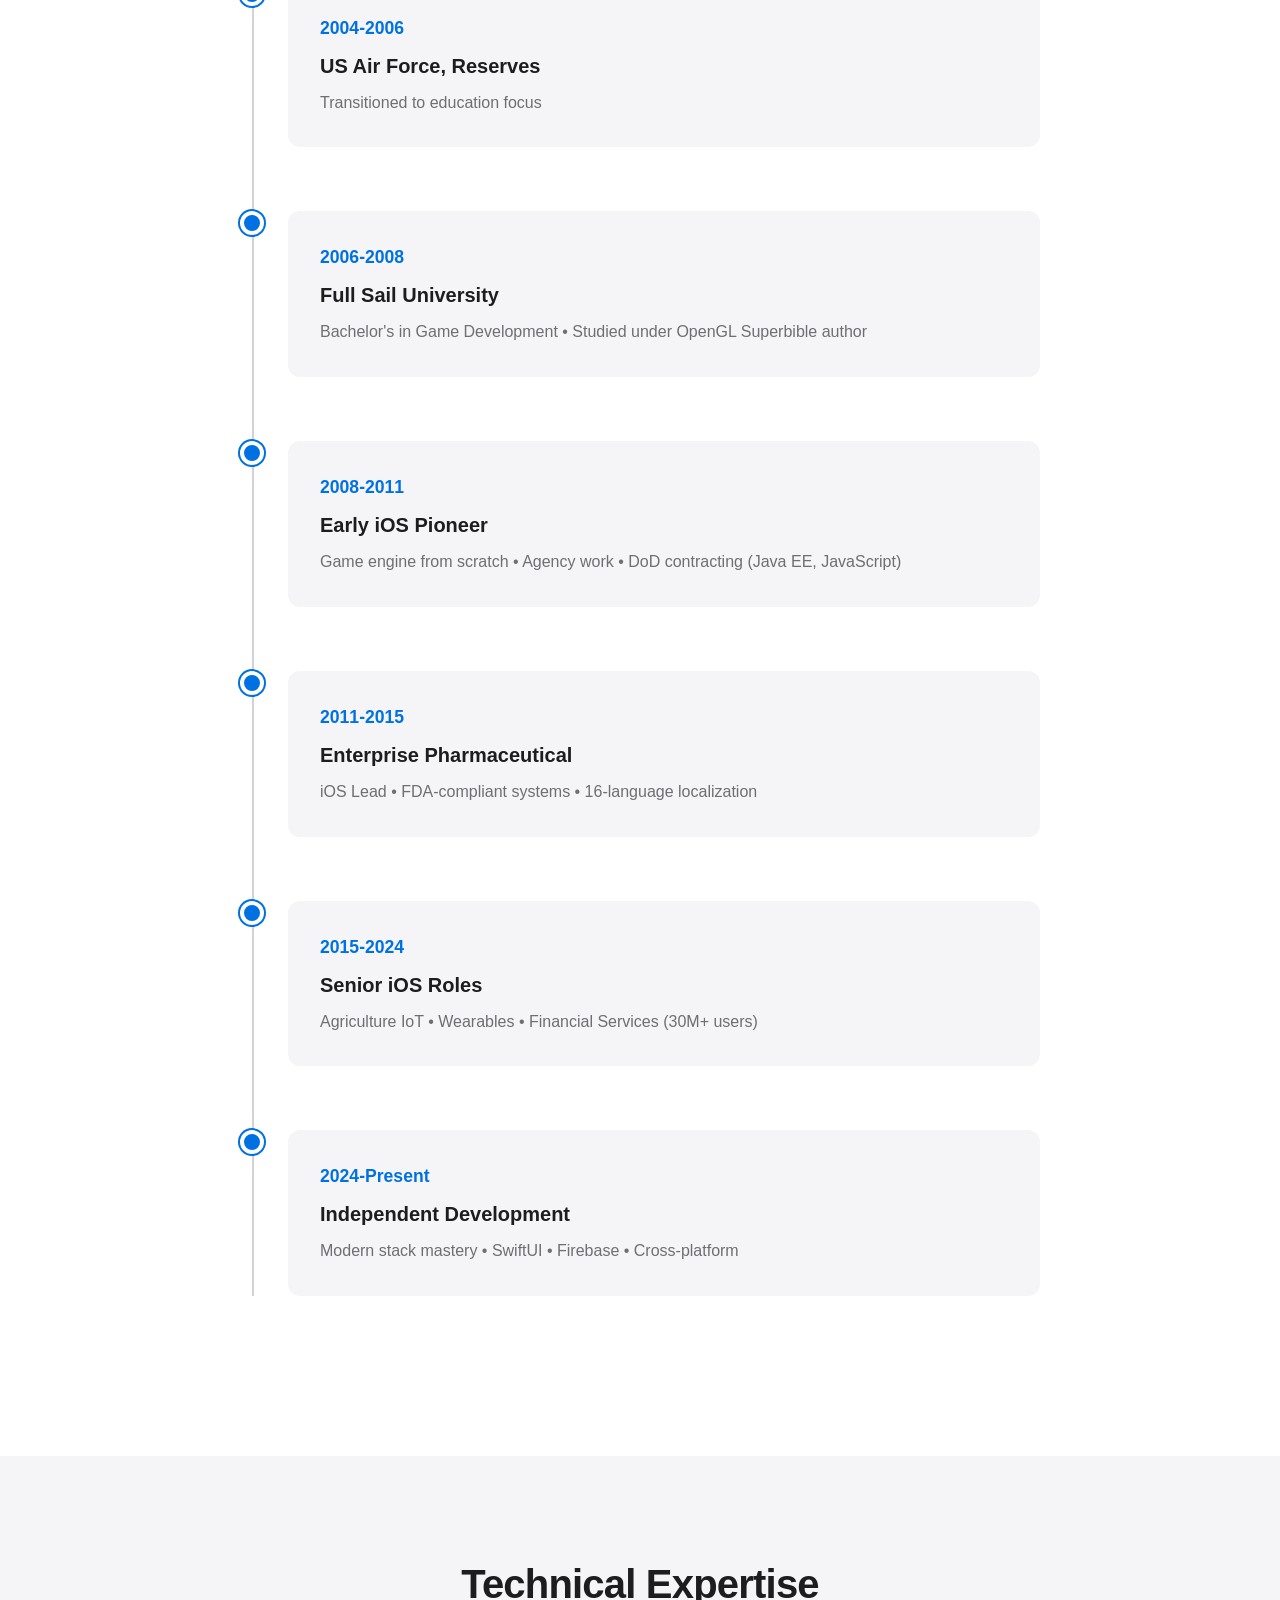
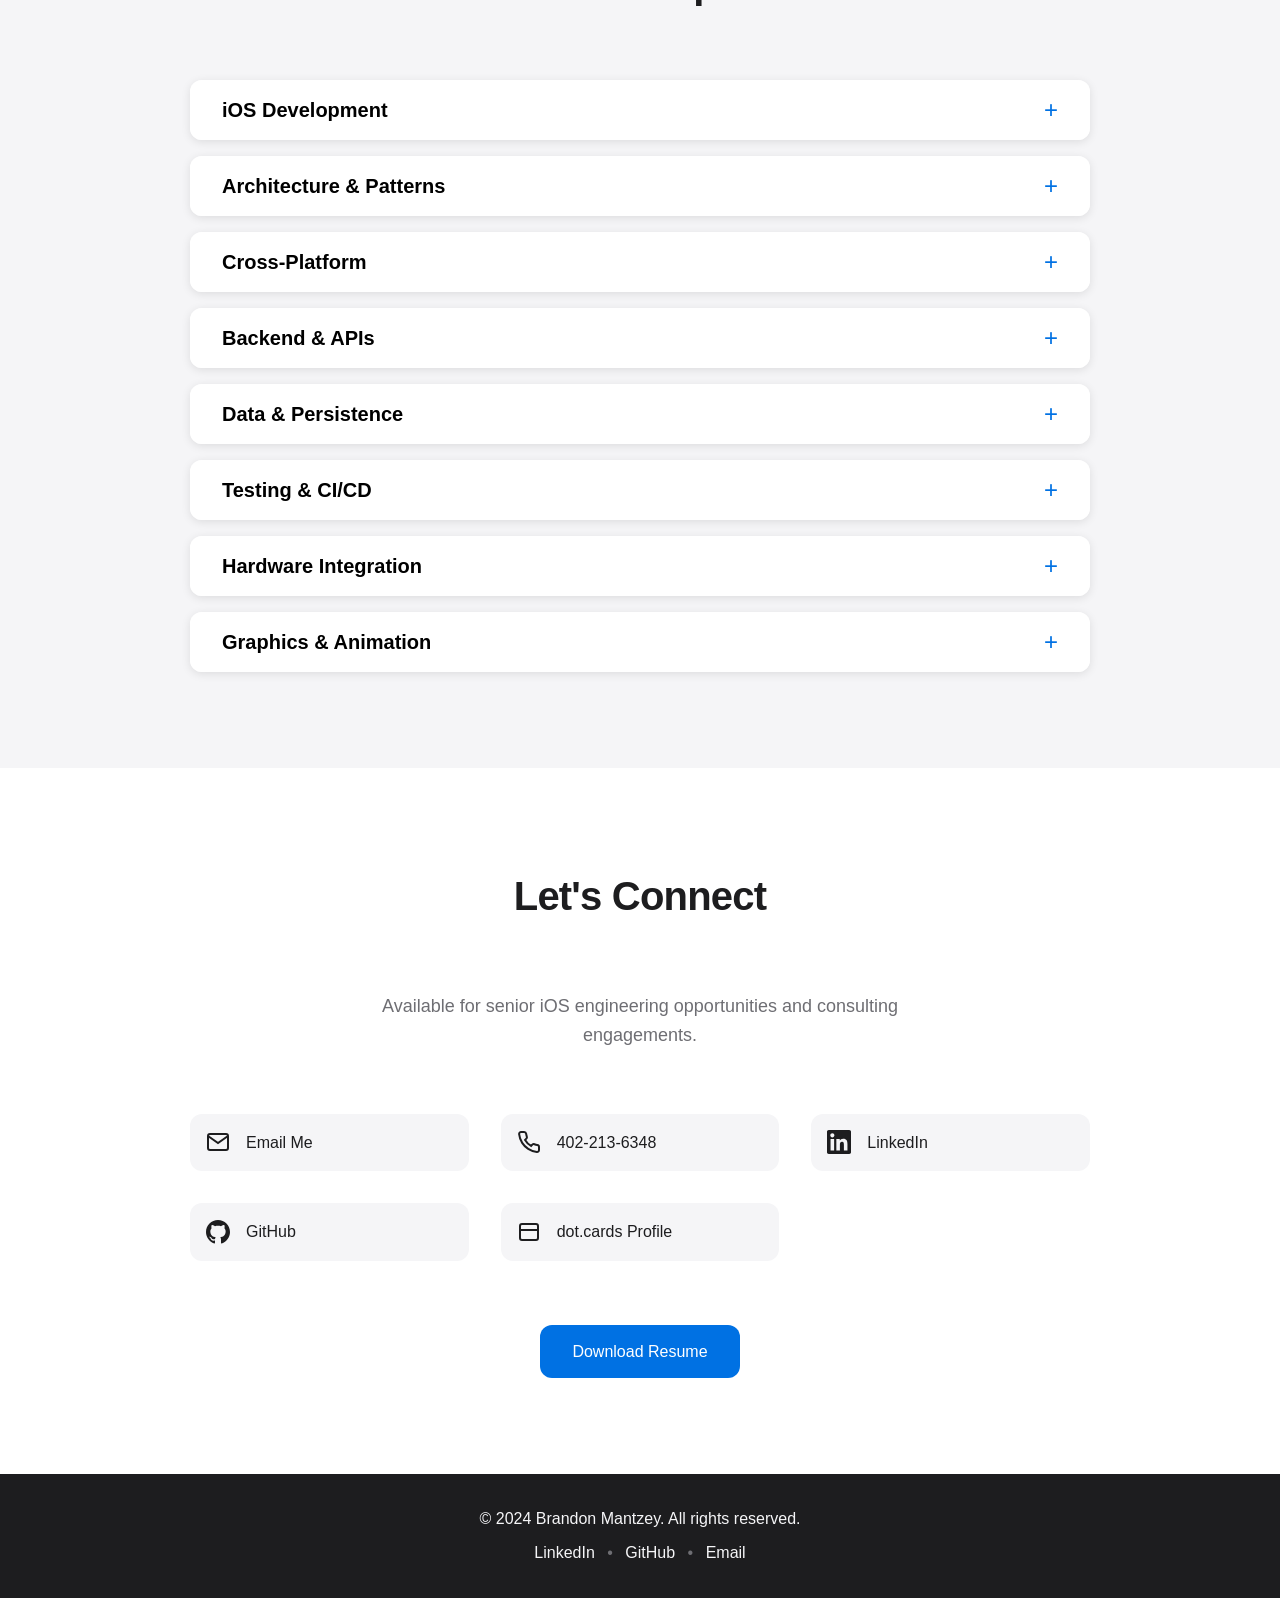
==== commit 1fbf3fb5: "Changed email to brandon@mantzey.com and the interface for the email link to 'Email Me' instead of m" ====
--- a/portfolio/index.html
+++ b/portfolio/index.html
@@ -403,12 +403,12 @@
             <p class="contact-intro">Available for senior iOS engineering opportunities and consulting engagements.</p>
             
             <div class="contact-links">
-                <a href="mailto:bmantzey@mac.com" class="contact-link">
+                <a href="mailto:brandon@mantzey.com" class="contact-link">
                     <svg class="contact-icon" viewBox="0 0 24 24" fill="none" stroke="currentColor" stroke-width="2">
                         <path d="M4 4h16c1.1 0 2 .9 2 2v12c0 1.1-.9 2-2 2H4c-1.1 0-2-.9-2-2V6c0-1.1.9-2 2-2z"></path>
                         <polyline points="22,6 12,13 2,6"></polyline>
                     </svg>
-                    <span>bmantzey@mac.com</span>
+                    <span>Email Me</span>
                 </a>
                 
                 <a href="tel:+14022136348" class="contact-link">
@@ -456,7 +456,7 @@
                 <span>•</span>
                 <a href="https://github.com/bmantzey" target="_blank">GitHub</a>
                 <span>•</span>
-                <a href="mailto:bmantzey@mac.com">Email</a>
+                <a href="mailto:brandon@mantzey.com">Email</a>
             </p>
         </div>
     </footer>
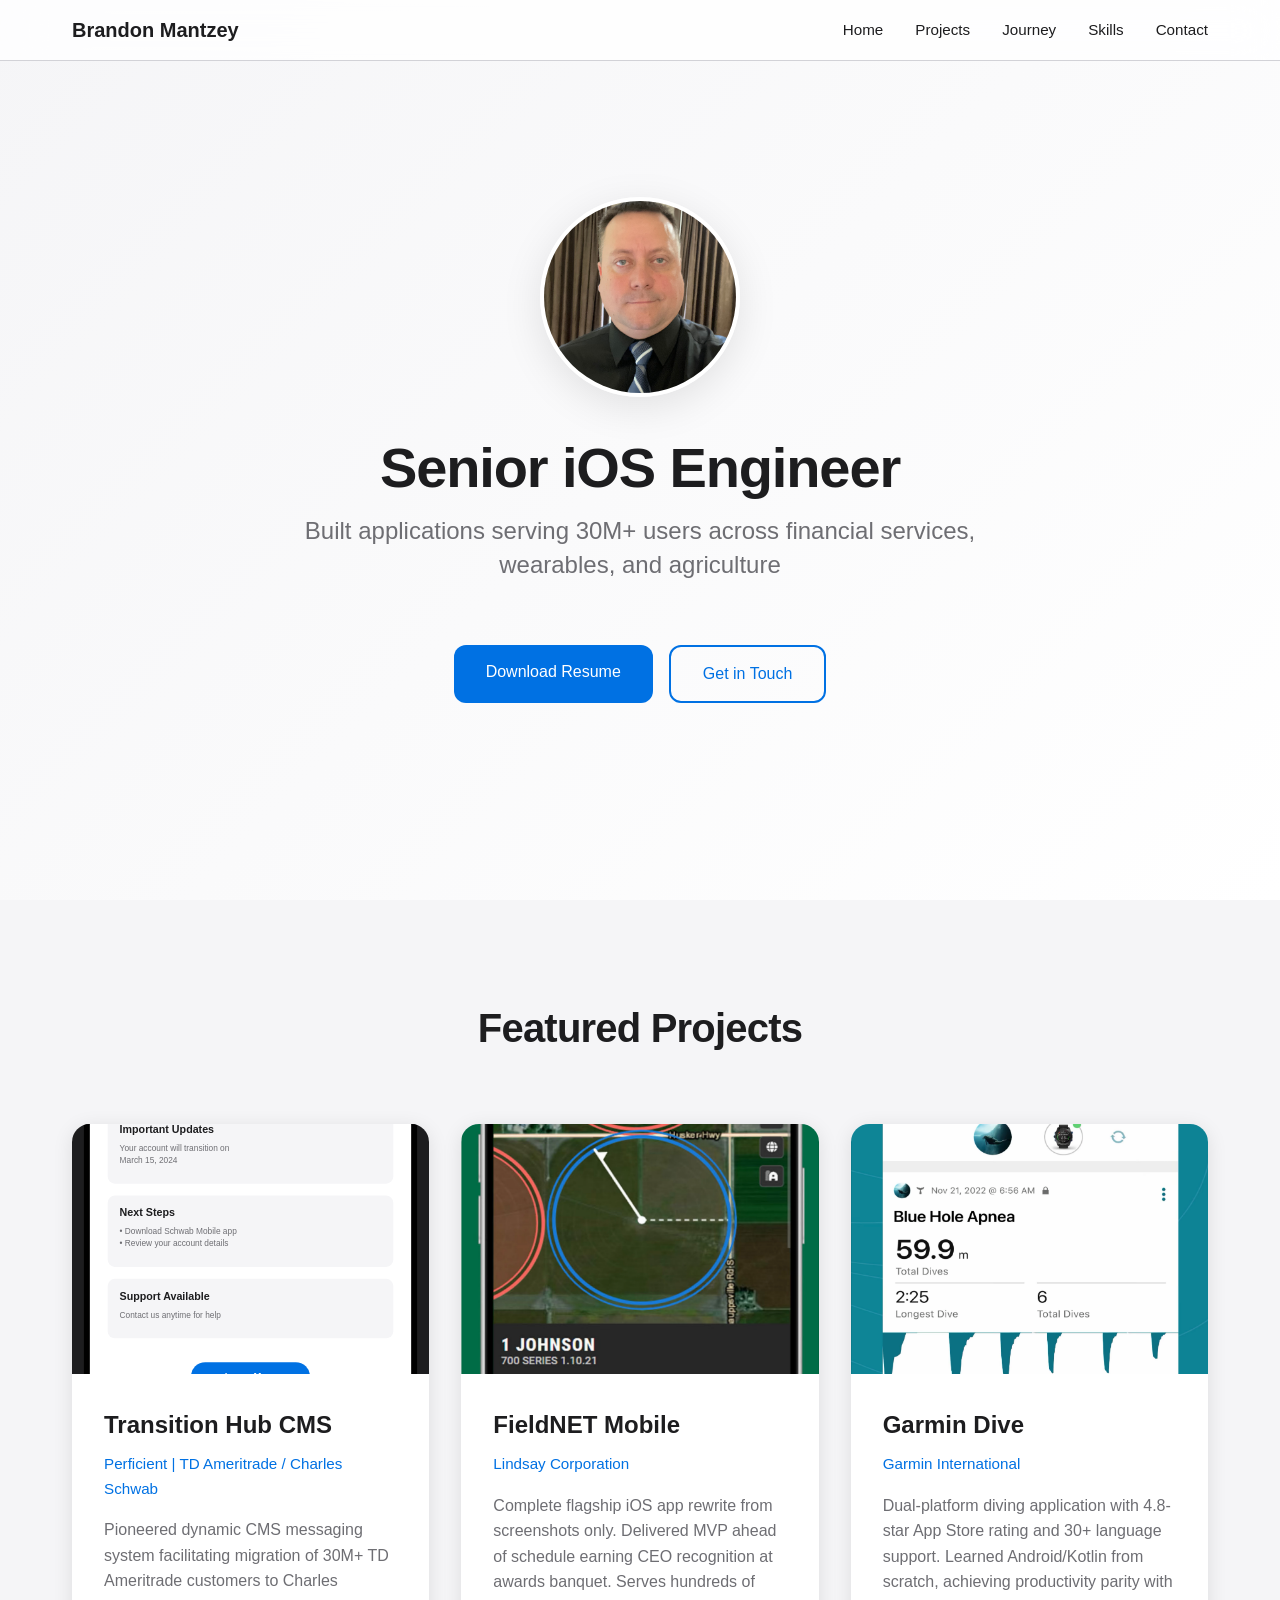
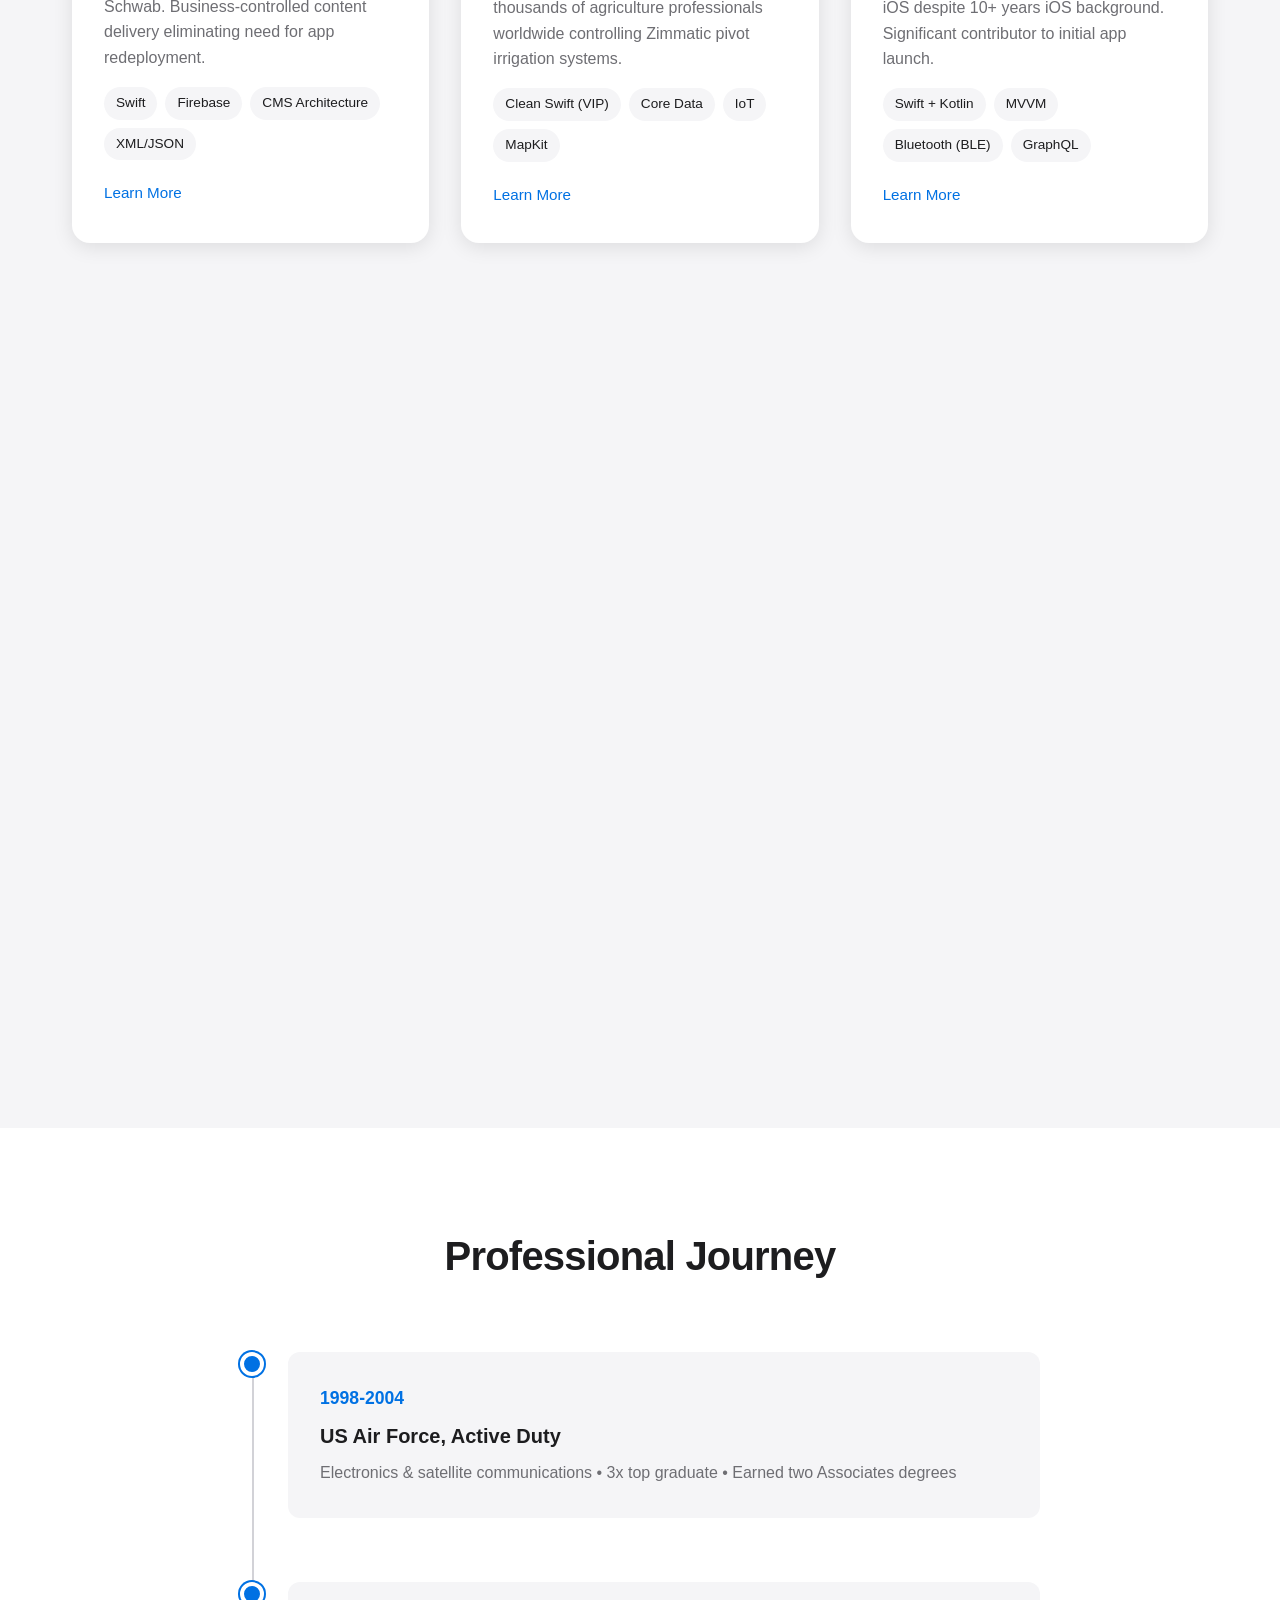
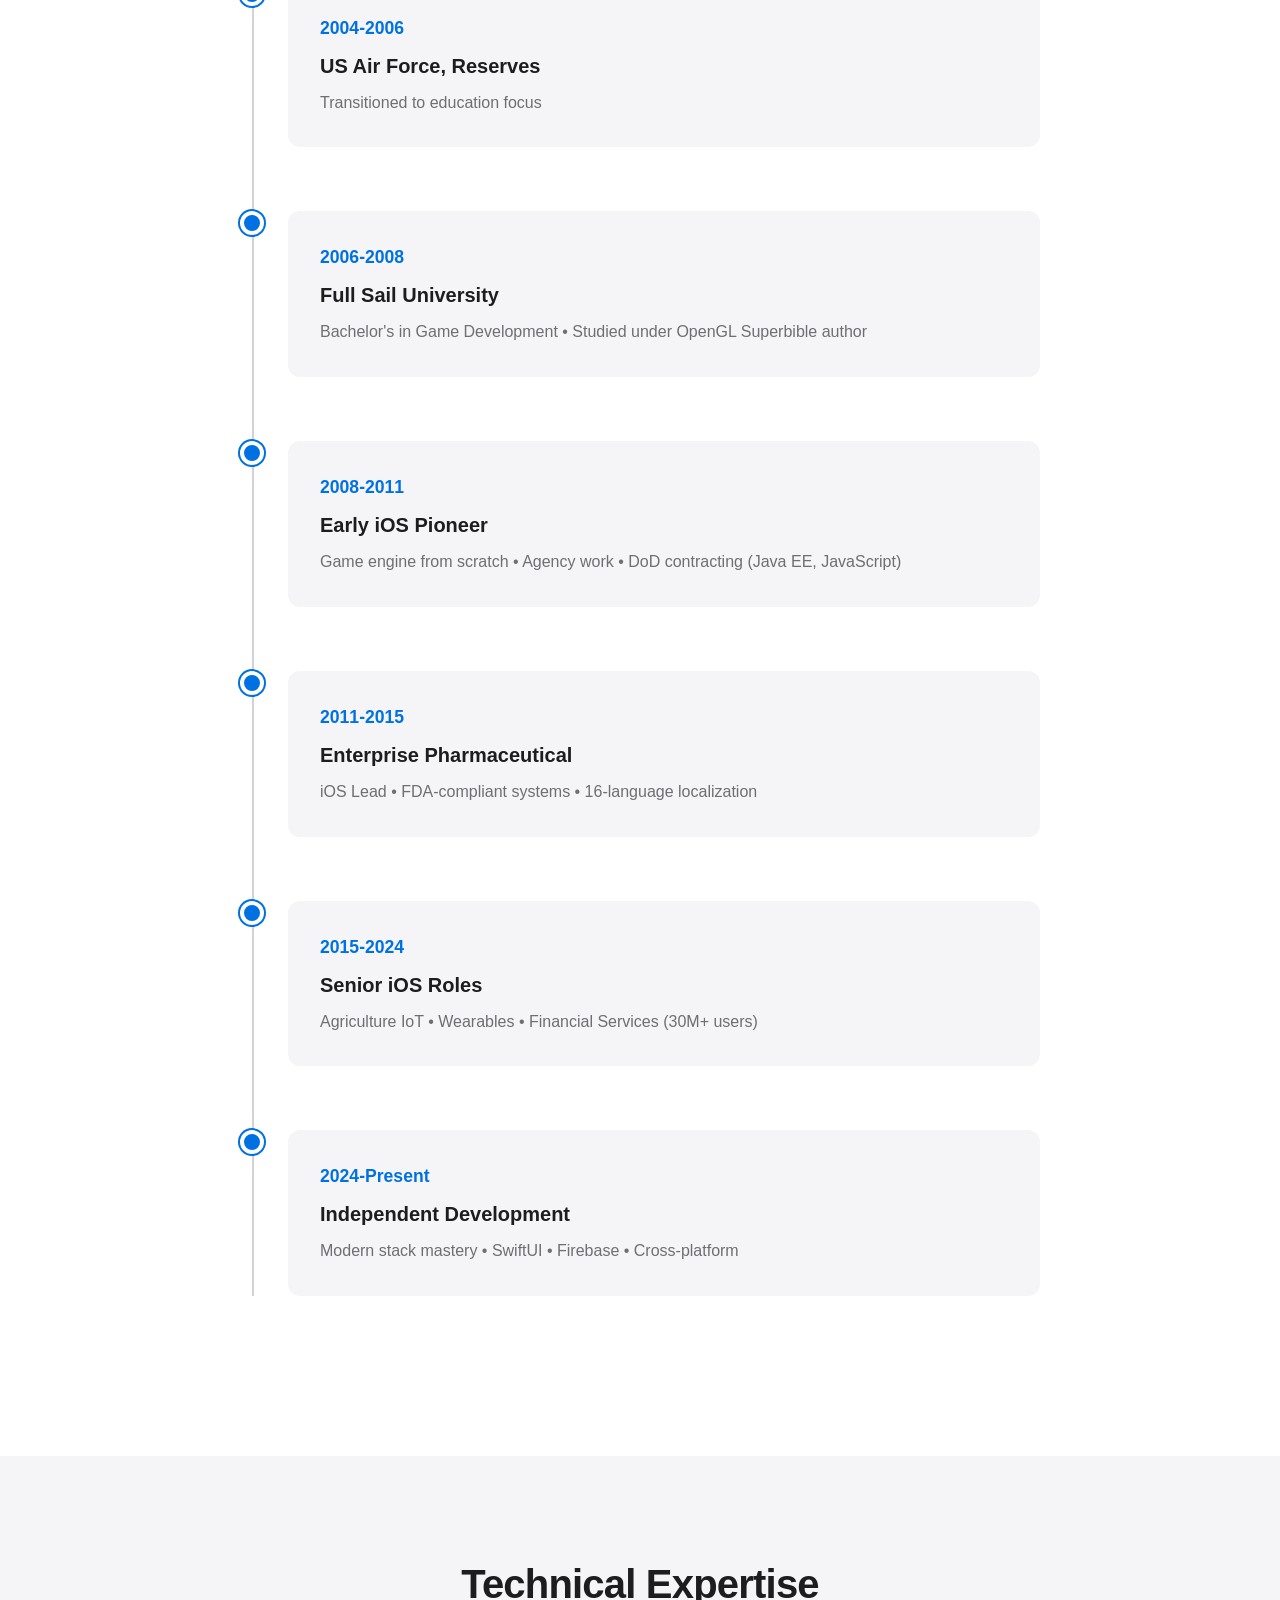
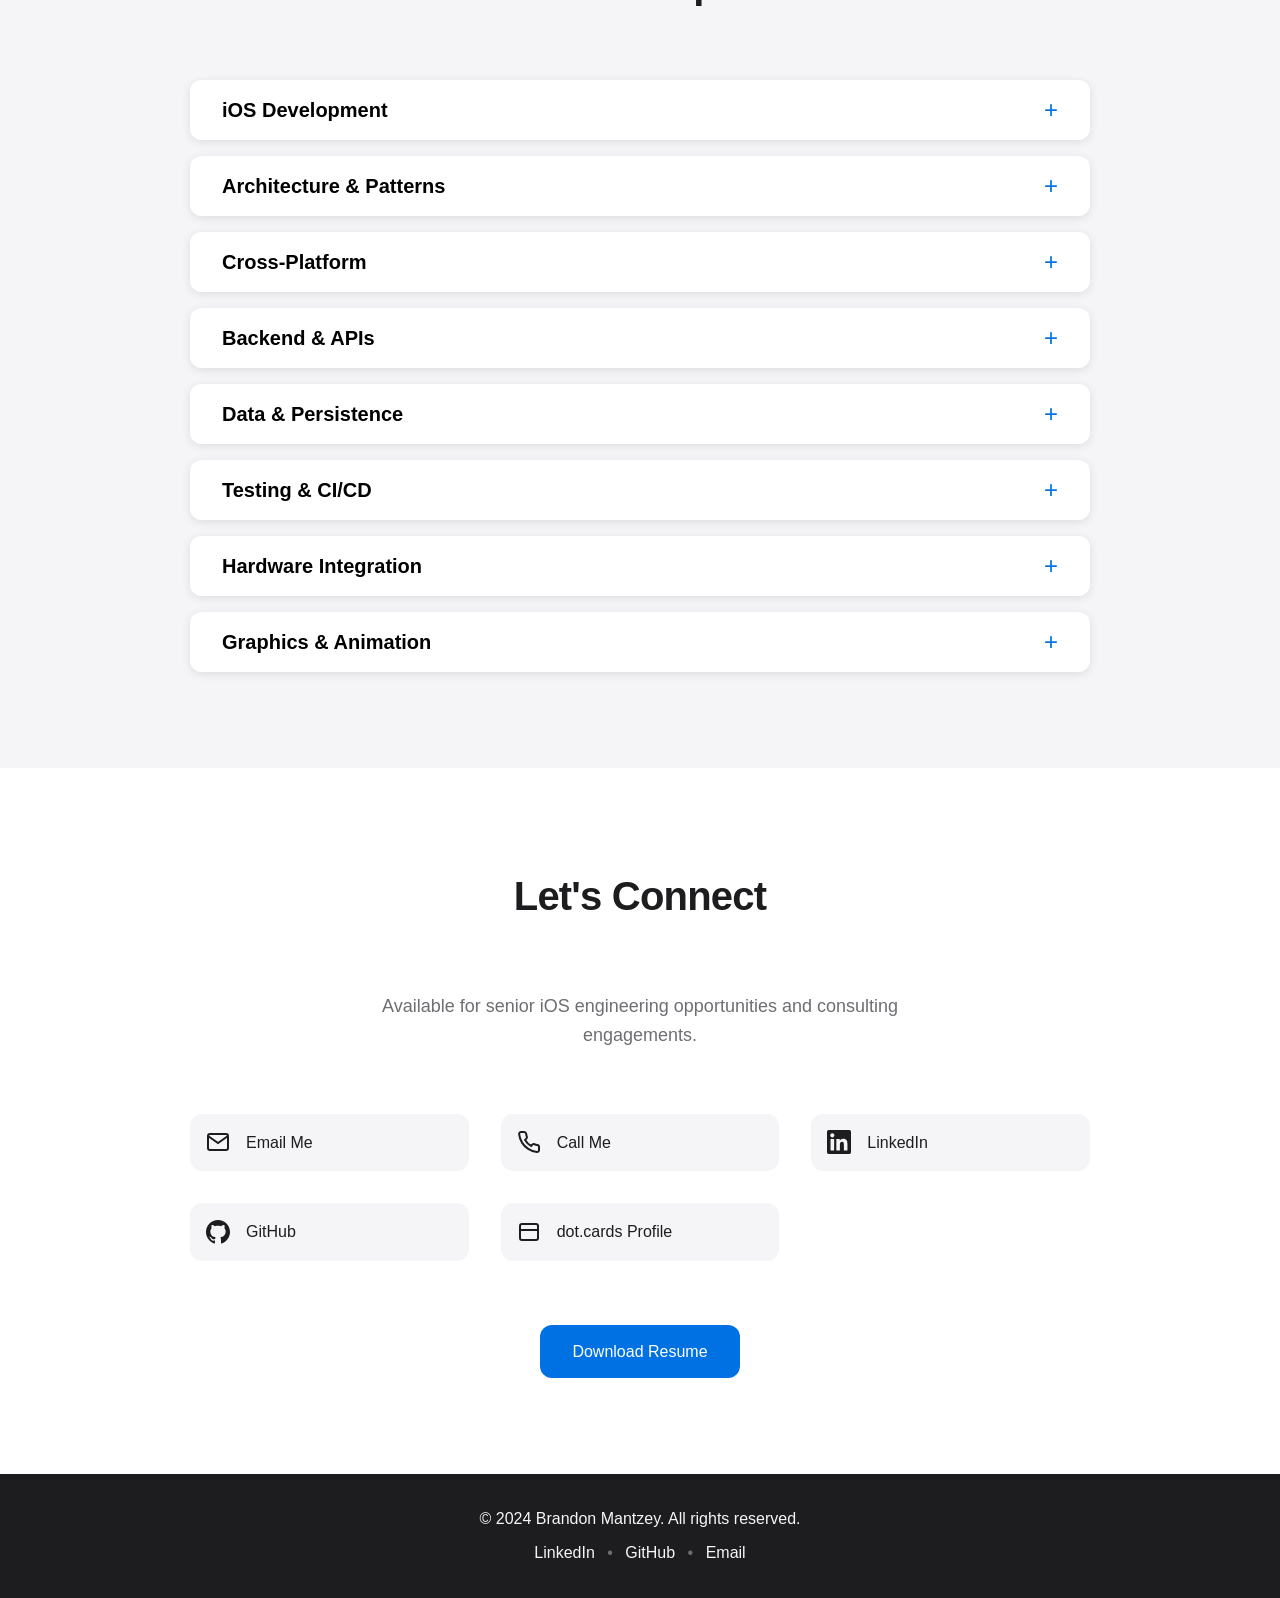
==== commit 2c20b154: "Changed the display of my phone number to 'Call Me' from the actual number." ====
--- a/portfolio/index.html
+++ b/portfolio/index.html
@@ -415,7 +415,7 @@
                     <svg class="contact-icon" viewBox="0 0 24 24" fill="none" stroke="currentColor" stroke-width="2">
                         <path d="M22 16.92v3a2 2 0 0 1-2.18 2 19.79 19.79 0 0 1-8.63-3.07 19.5 19.5 0 0 1-6-6 19.79 19.79 0 0 1-3.07-8.67A2 2 0 0 1 4.11 2h3a2 2 0 0 1 2 1.72 12.84 12.84 0 0 0 .7 2.81 2 2 0 0 1-.45 2.11L8.09 9.91a16 16 0 0 0 6 6l1.27-1.27a2 2 0 0 1 2.11-.45 12.84 12.84 0 0 0 2.81.7A2 2 0 0 1 22 16.92z"></path>
                     </svg>
-                    <span>402-213-6348</span>
+                    <span>Call Me</span>
                 </a>
                 
                 <a href="https://linkedin.com/in/bmantzey" target="_blank" class="contact-link">
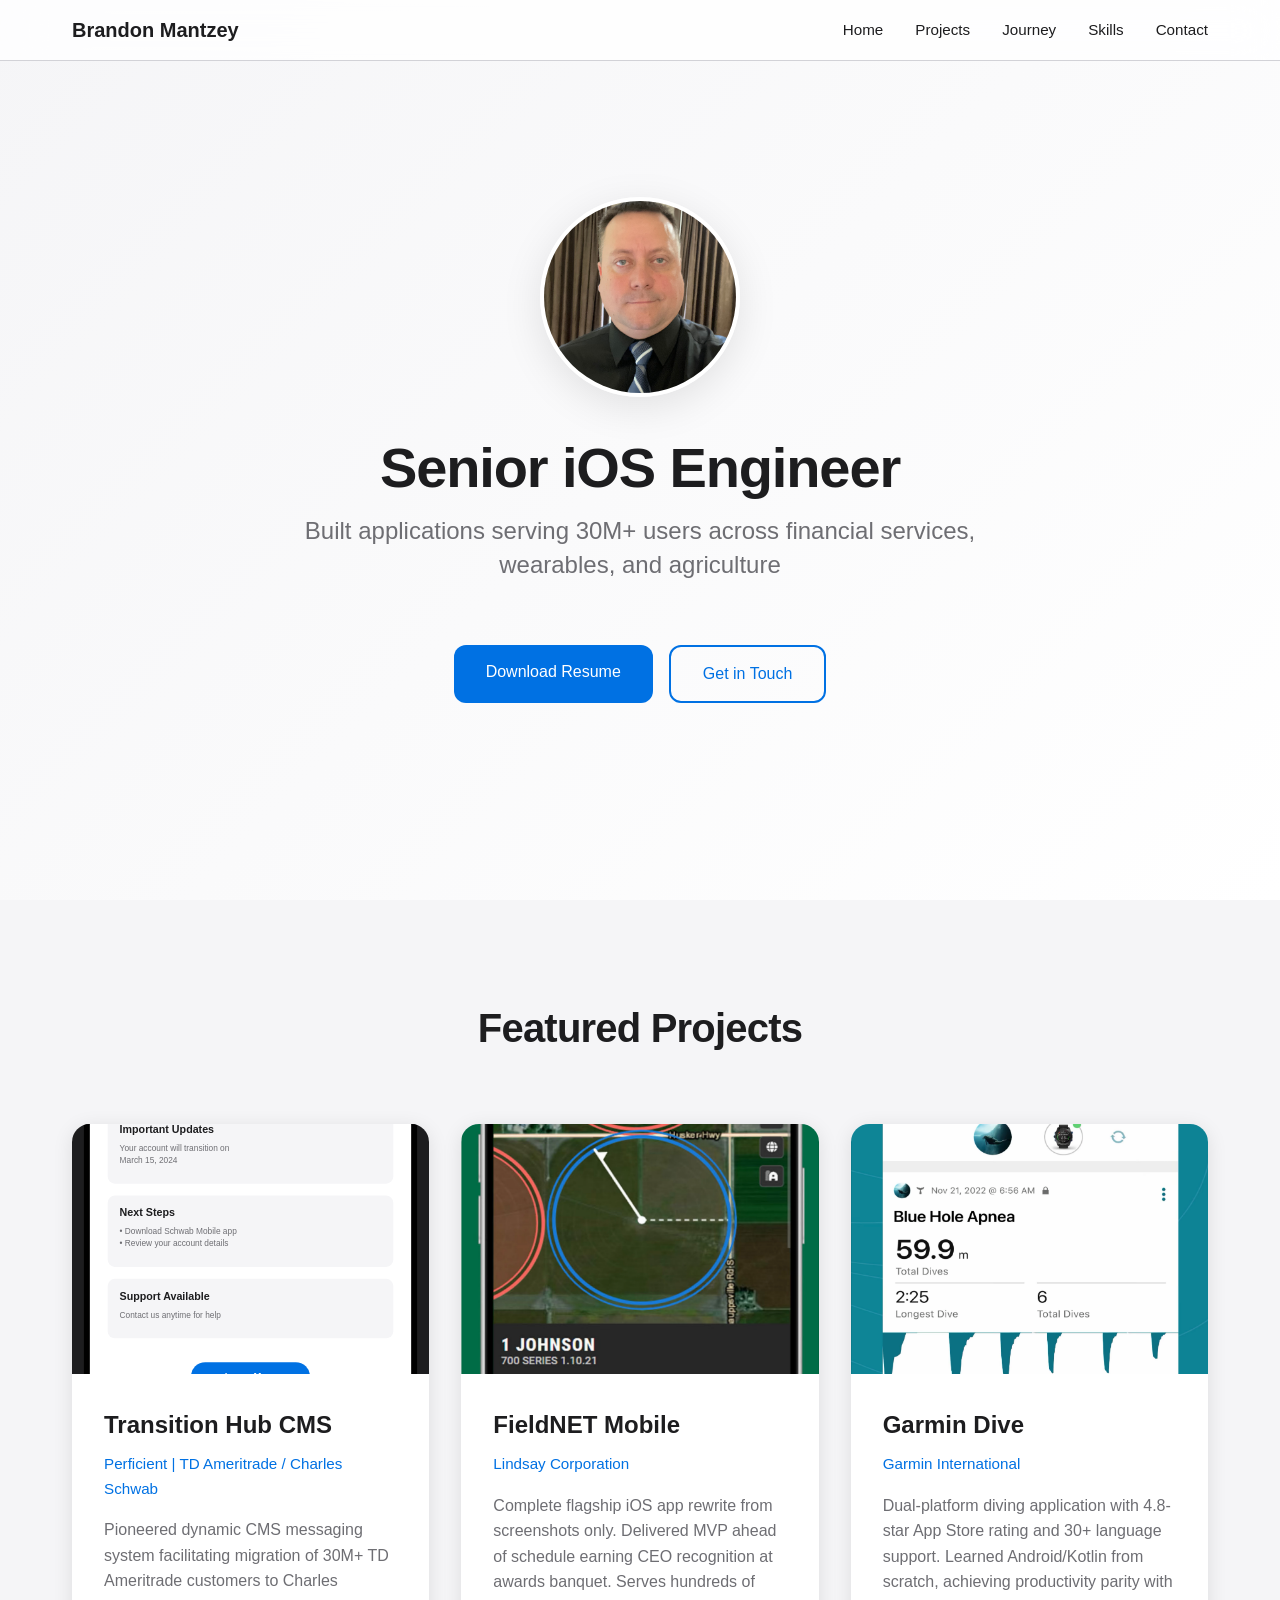
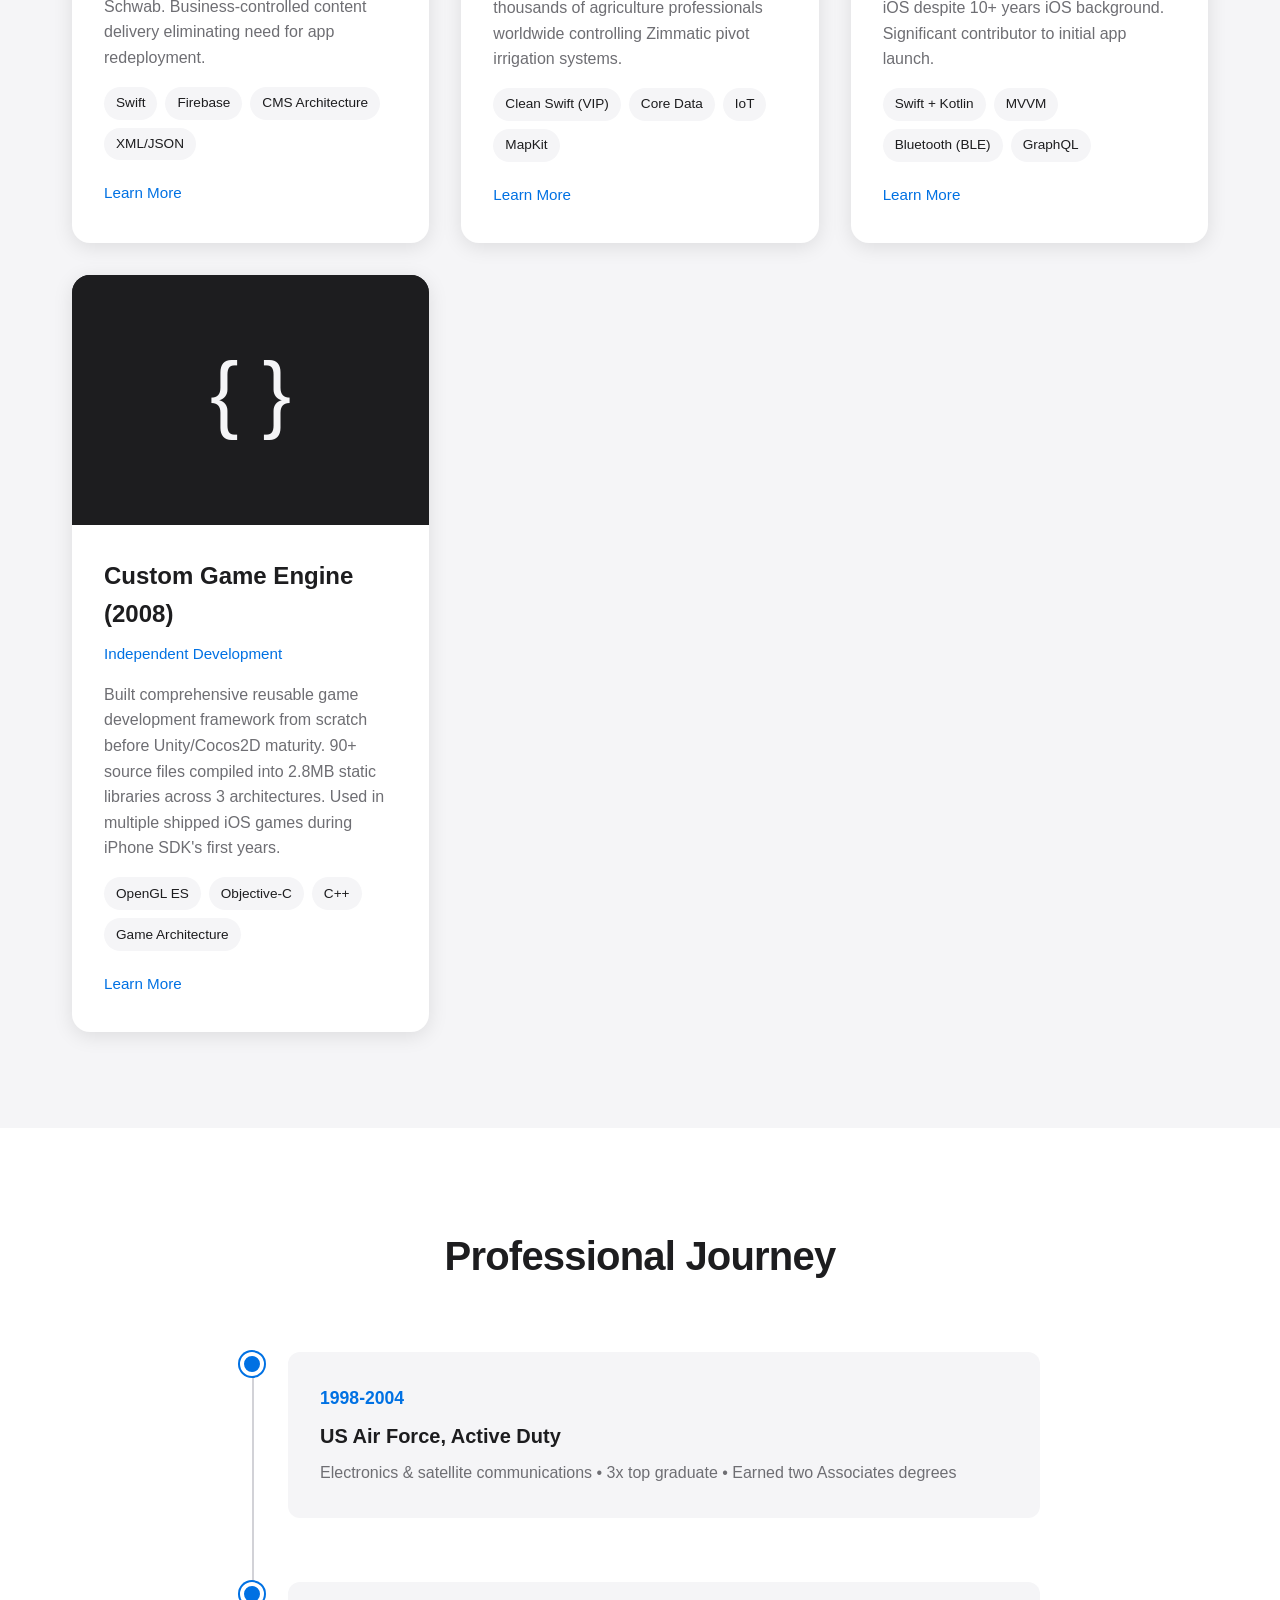
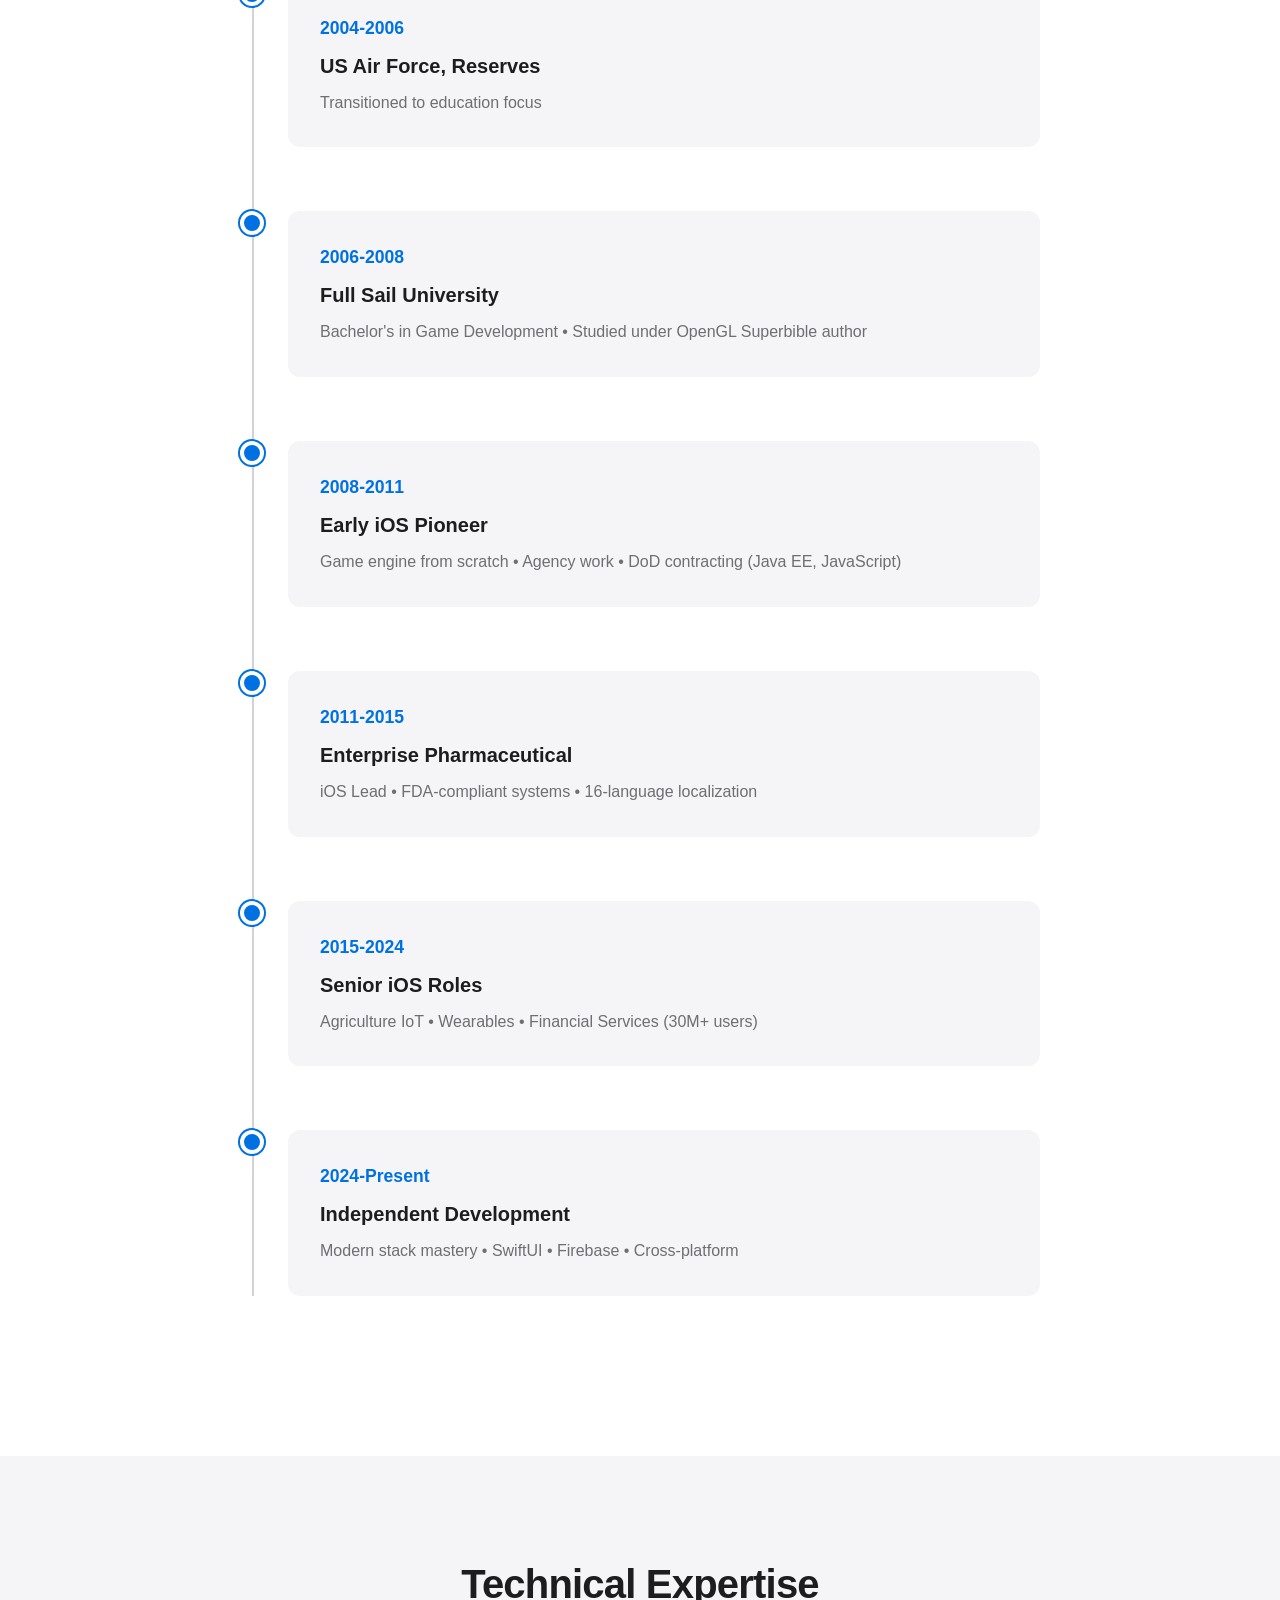
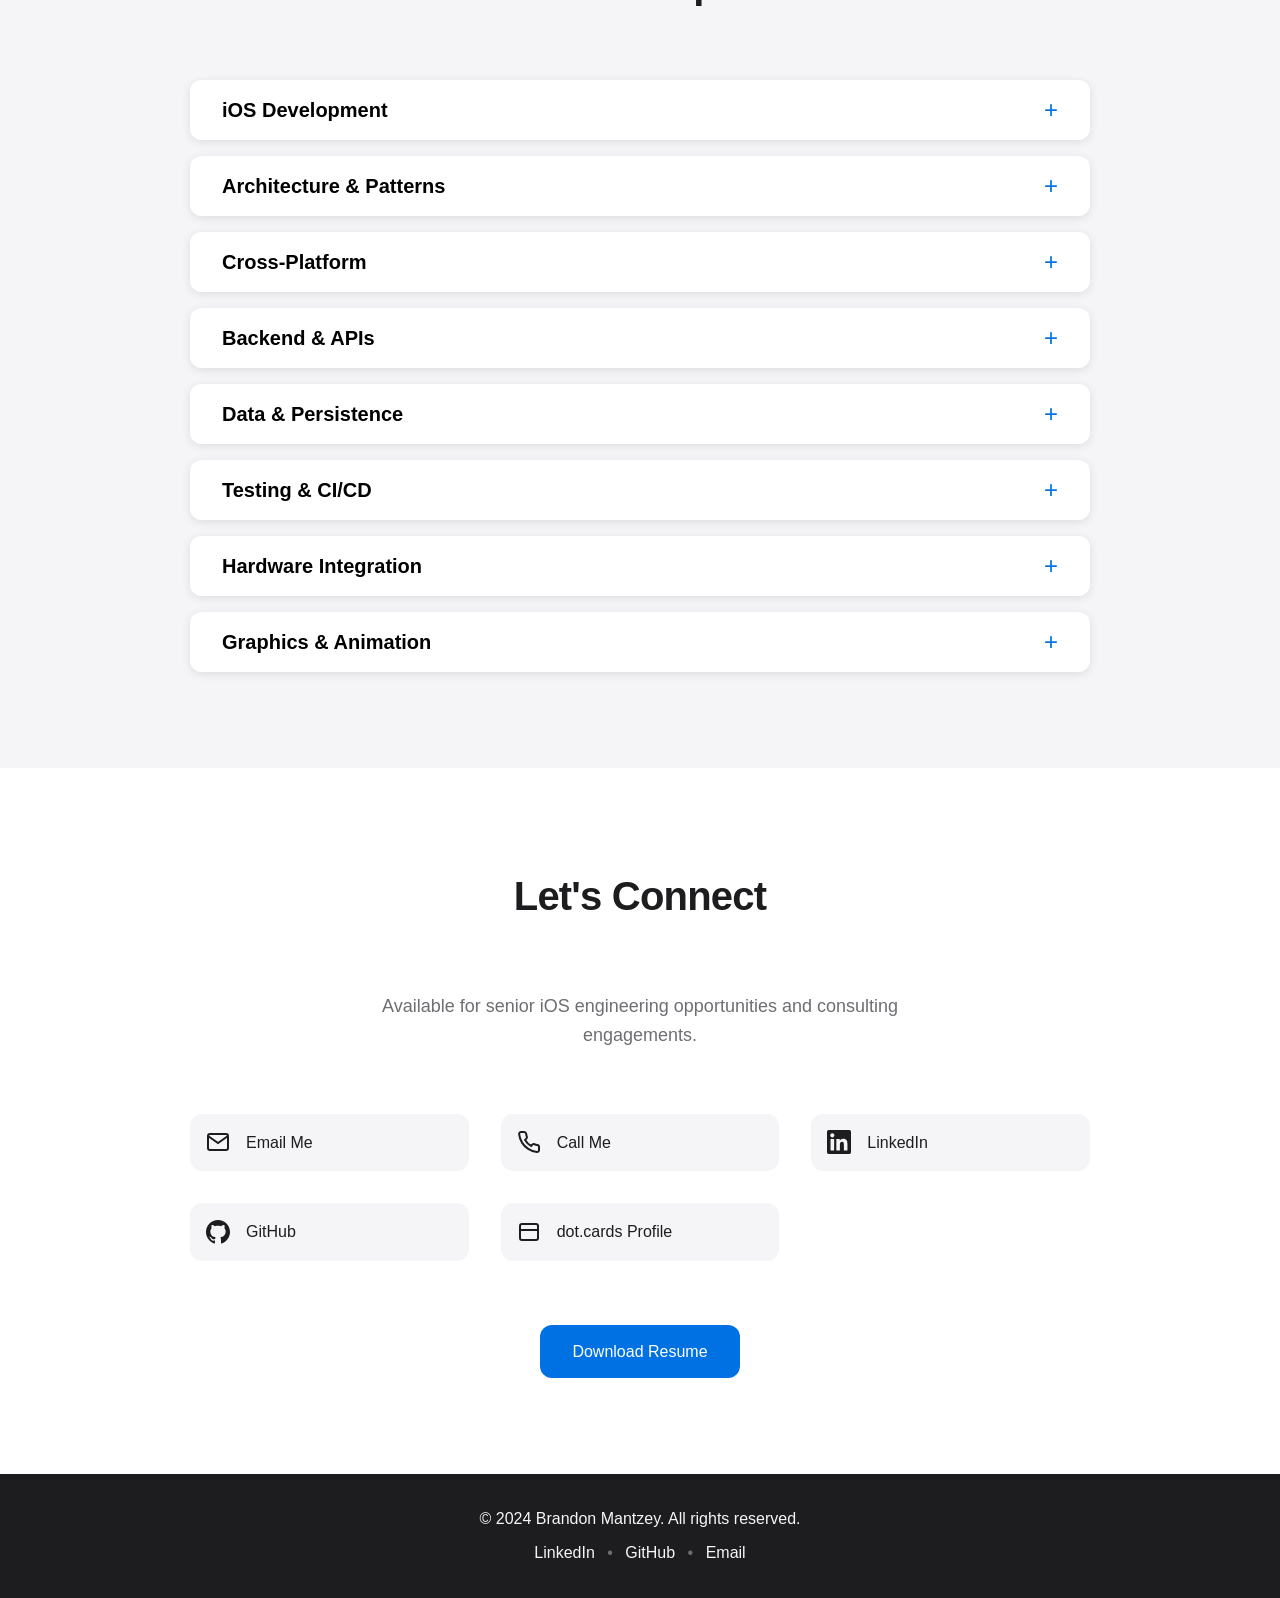
==== commit 0cdb64b2: "Fixed resume download link." ====
--- a/portfolio/index.html
+++ b/portfolio/index.html
@@ -442,7 +442,7 @@
             </div>
             
             <div class="contact-resume">
-                <a href="https://firebasestorage.googleapis.com/v0/b/swiftfolio-4bb5b.appspot.com/o/Brandon_Mantzey_Resume.pdf?alt=media" target="_blank" class="btn btn-primary">Download Resume</a>
+                <a href="https://bmantzey-portfolio.web.app/documents/resume_en.pdf" target="_blank" class="btn btn-primary">Download Resume</a>
             </div>
         </div>
     </section>
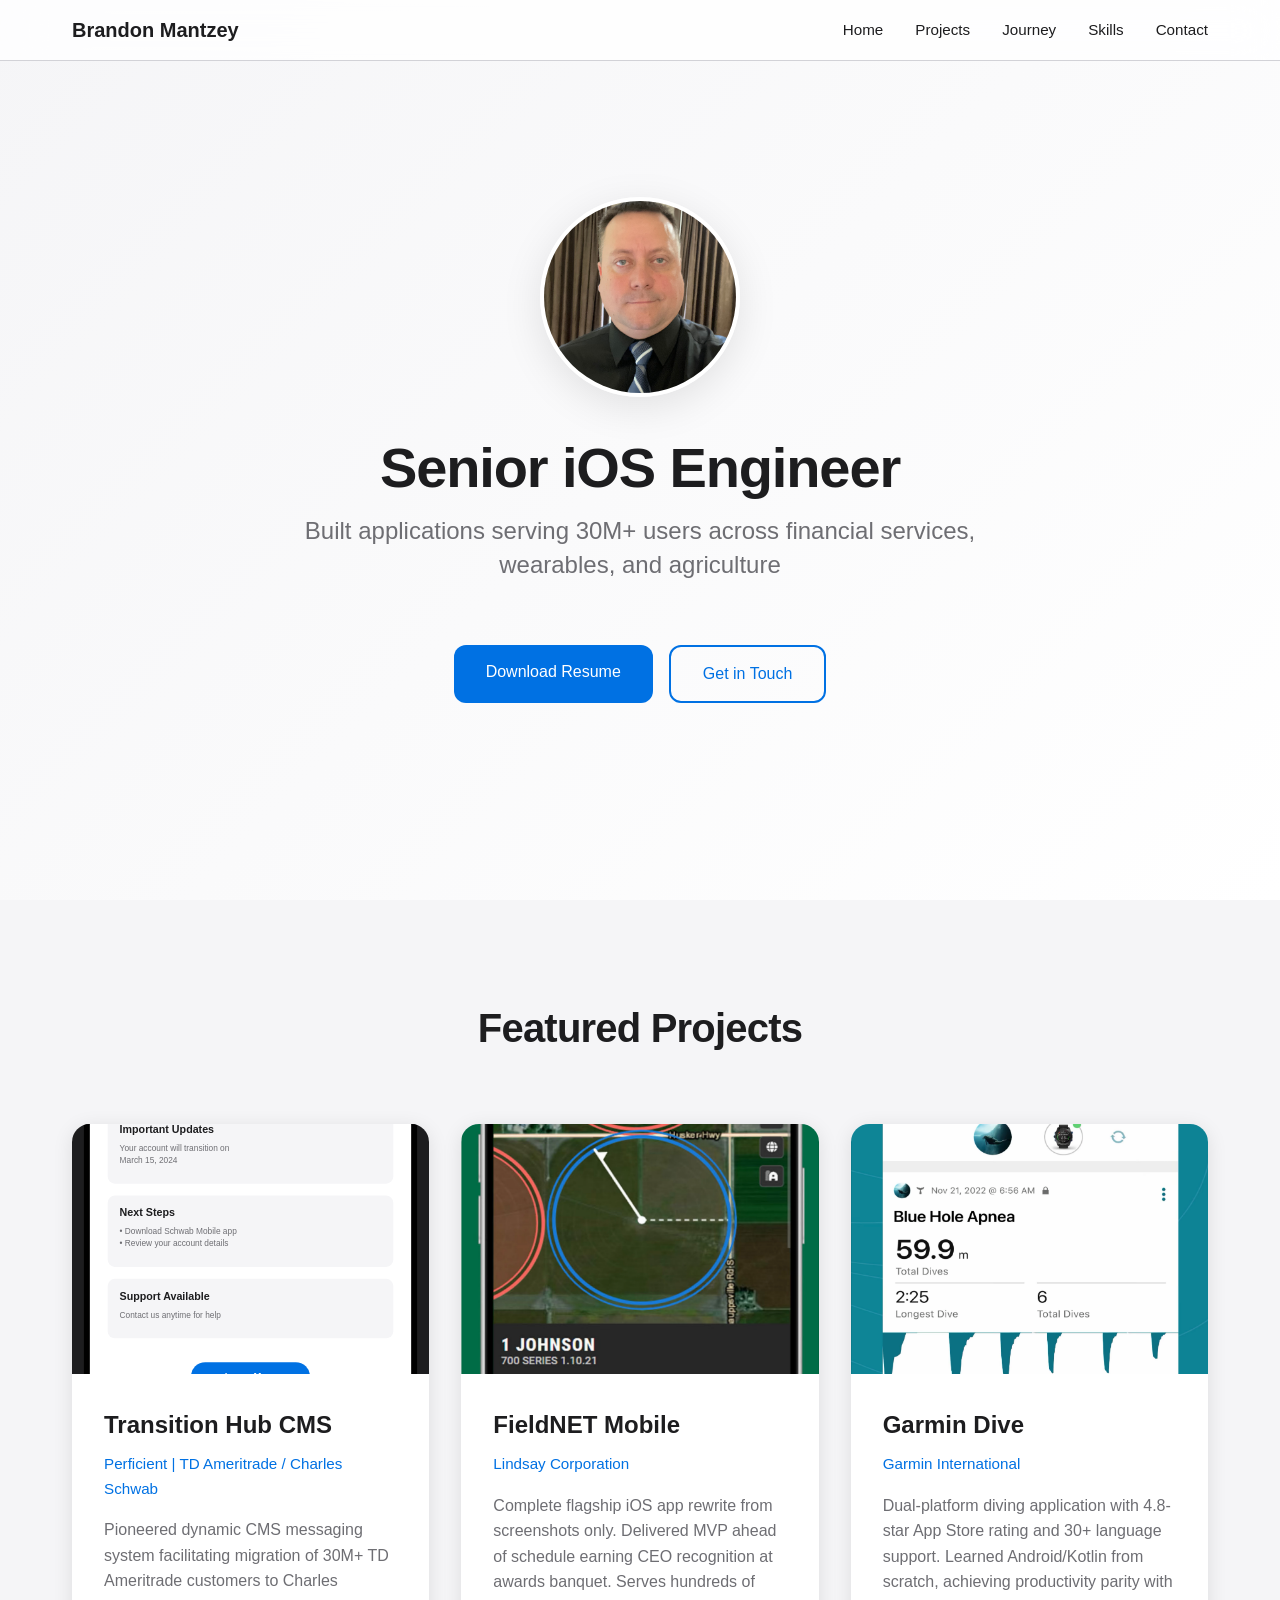
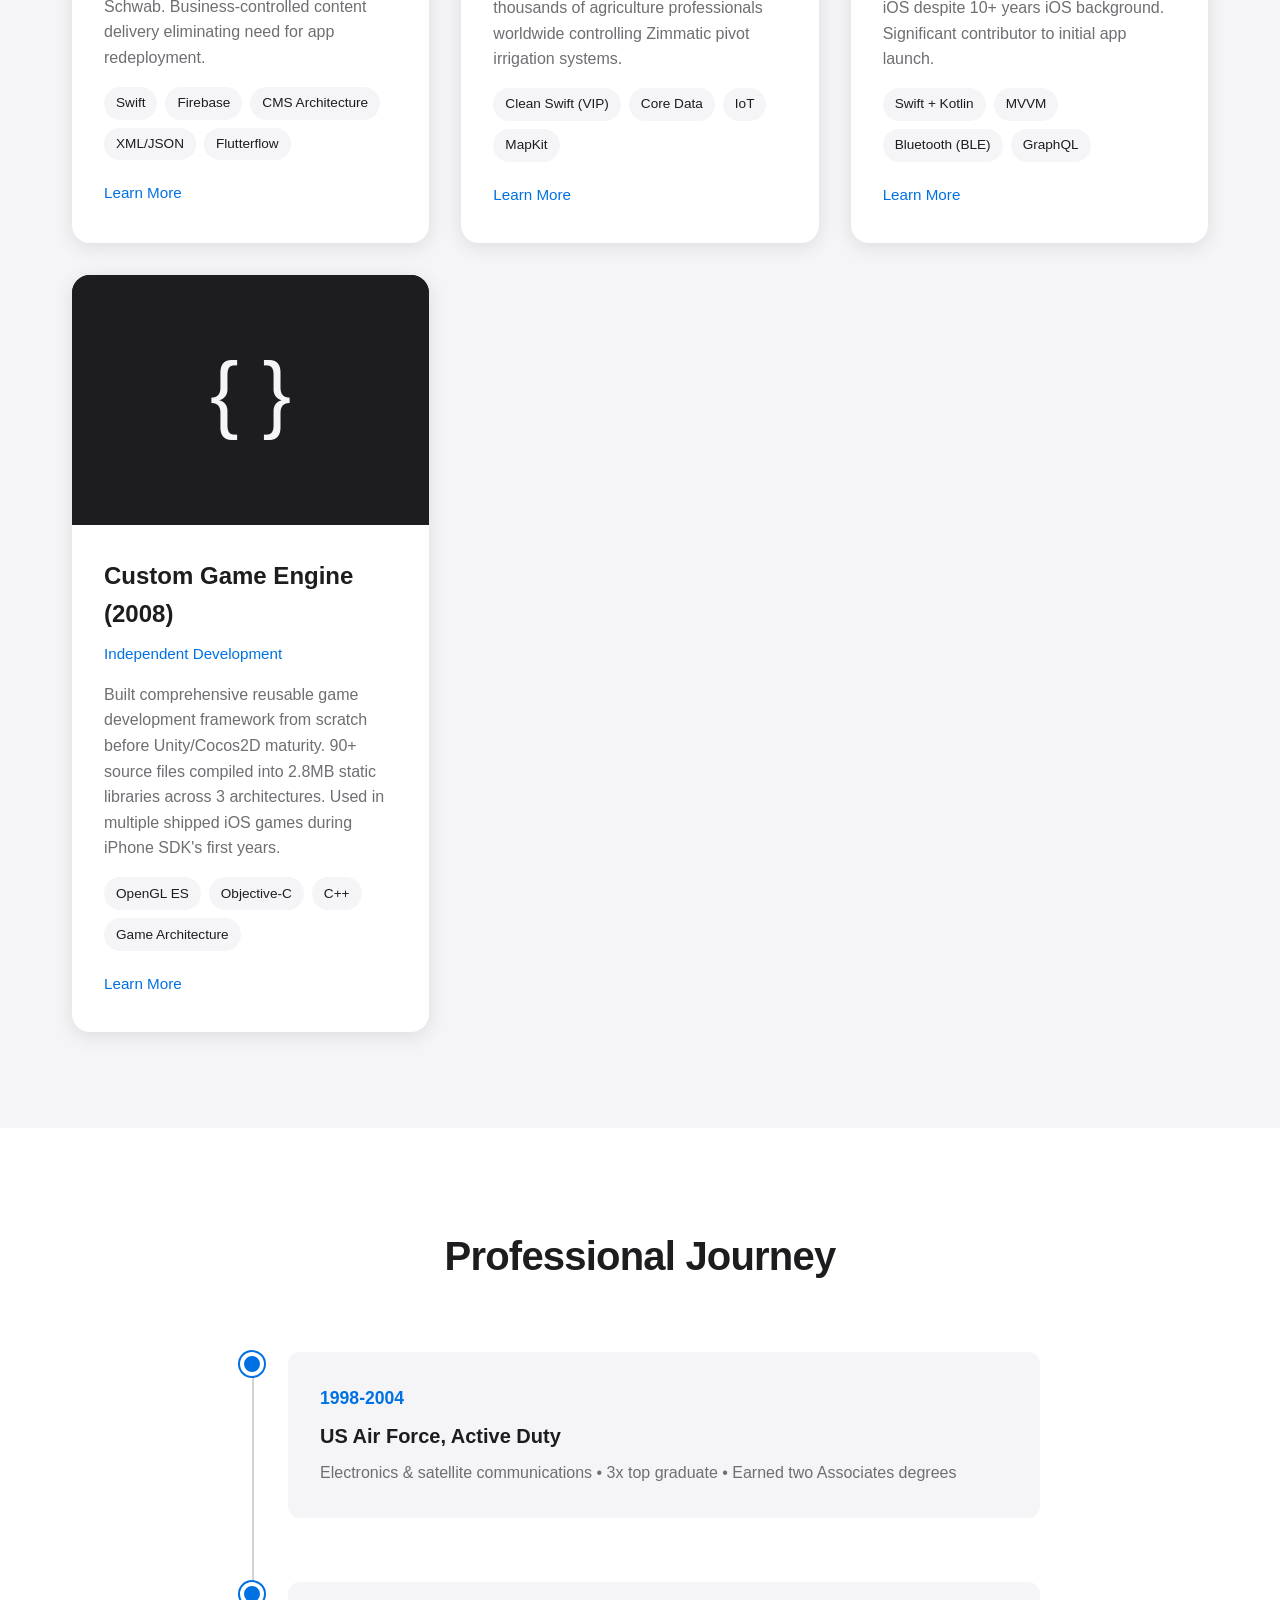
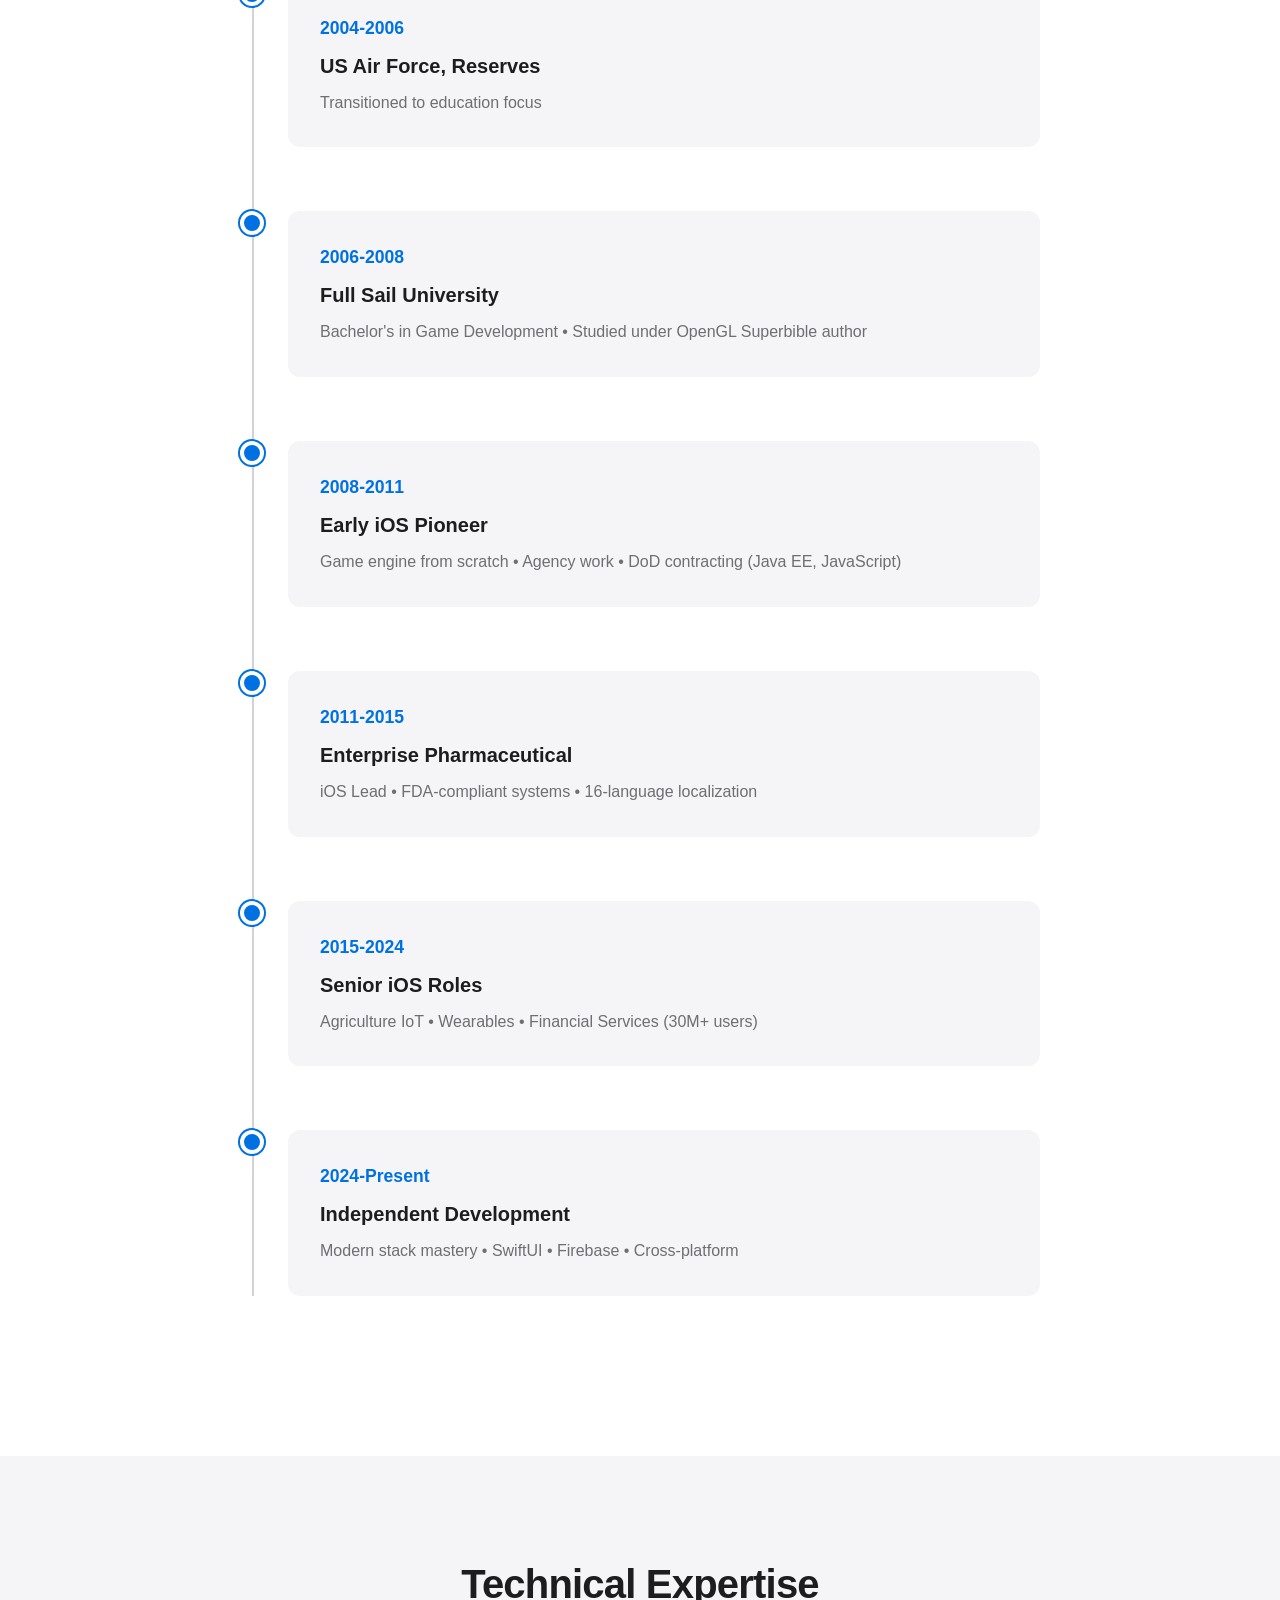
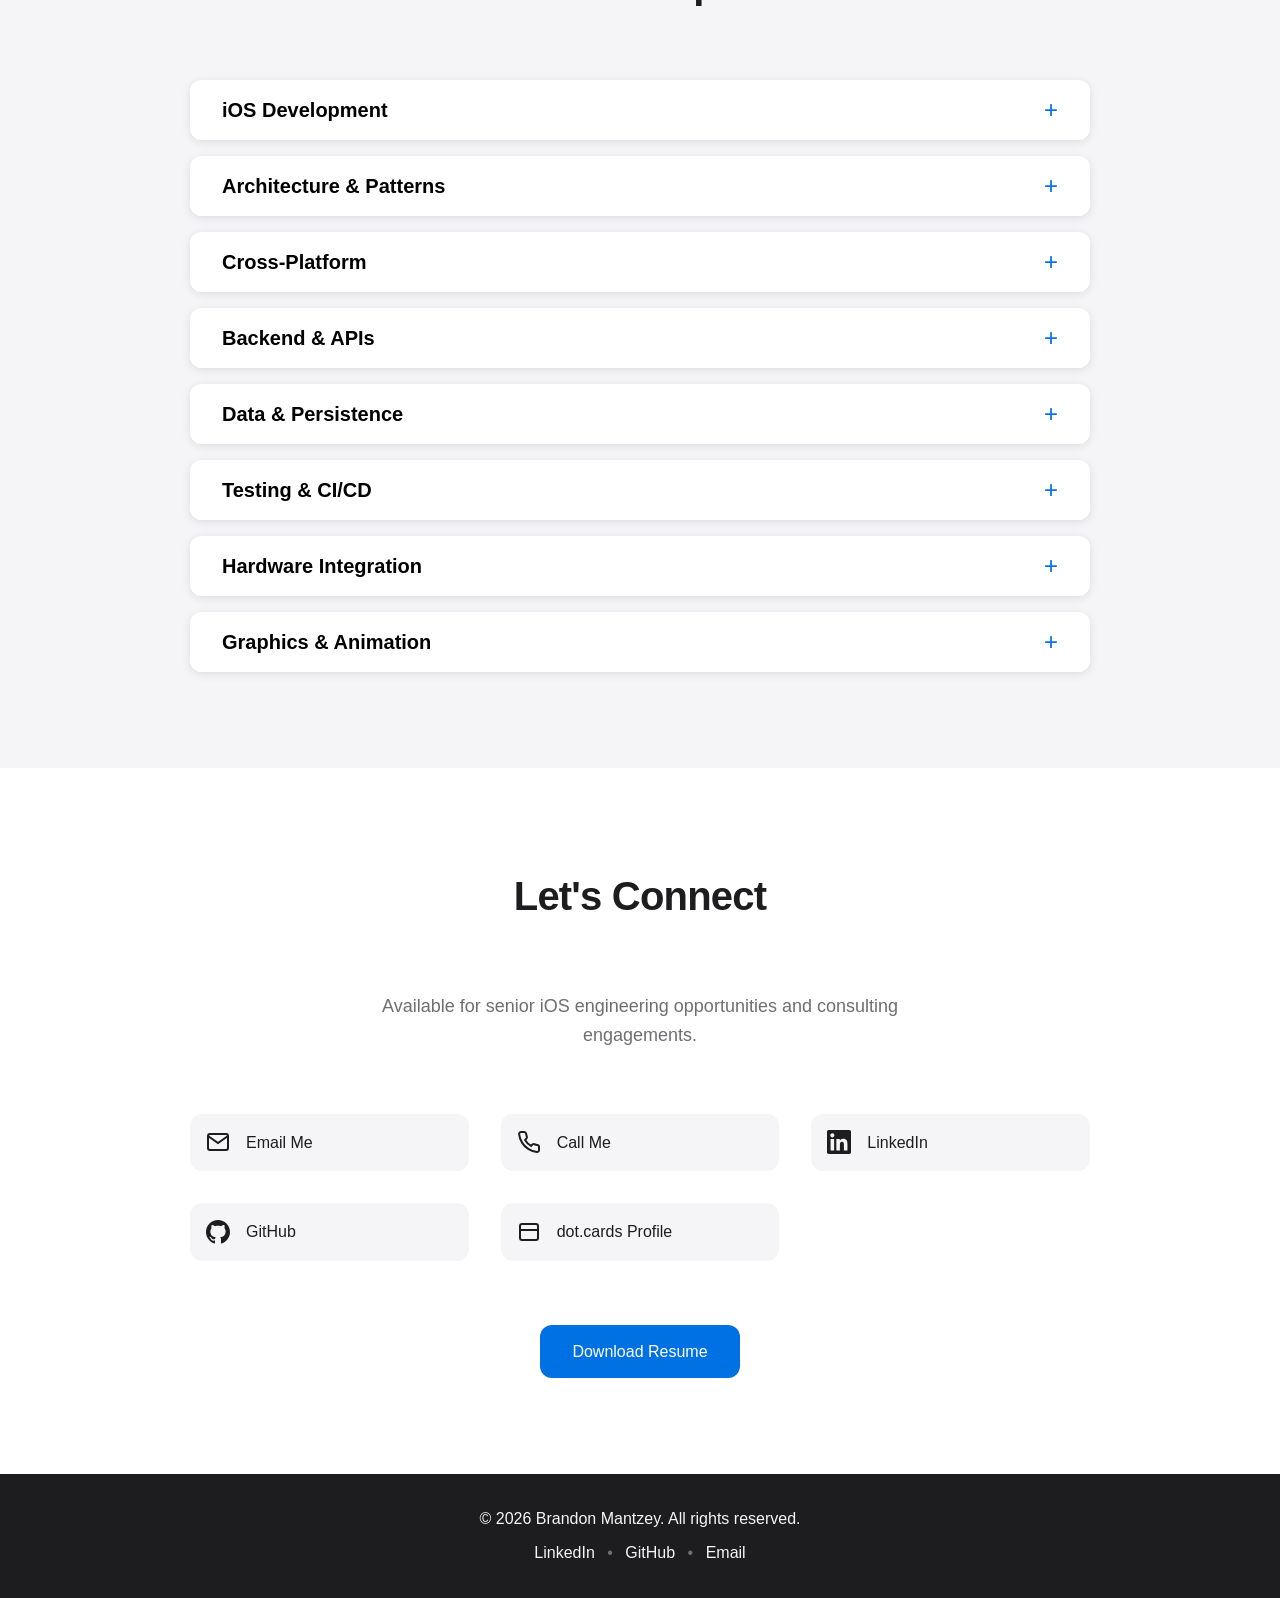
==== commit bd764535: "Various adjustments and changes to various content." ====
--- a/portfolio/index.html
+++ b/portfolio/index.html
@@ -36,7 +36,7 @@
                 <h1 class="hero-title">Senior iOS Engineer</h1>
                 <p class="hero-subtitle">Built applications serving 30M+ users across financial services, wearables, and agriculture</p>
                 <div class="hero-cta">
-                    <a href="https://firebasestorage.googleapis.com/v0/b/swiftfolio-4bb5b.appspot.com/o/Brandon_Mantzey_Resume.pdf?alt=media" target="_blank" class="btn btn-primary">Download Resume</a>
+                    <a href="https://bmantzey-portfolio.web.app/documents/resume_en.pdf" target="_blank" class="btn btn-primary">Download Resume</a>
                     <a href="#contact" class="btn btn-secondary">Get in Touch</a>
                 </div>
             </div>
@@ -63,6 +63,7 @@
                             <span class="tag">Firebase</span>
                             <span class="tag">CMS Architecture</span>
                             <span class="tag">XML/JSON</span>
+                            <span class="tag">Flutterflow</span>
                         </div>
                         <button class="project-expand" data-project="project1">Learn More</button>
                         <div class="project-details" id="project1">
@@ -282,7 +283,7 @@
                     </button>
                     <div class="skill-content">
                         <div class="skill-subsection">
-                            <strong>Patterns:</strong> MVVM • Coordinator • Clean Swift (VIP) • MVC • Protocol-Oriented Programming
+                            <strong>Patterns:</strong> Clean Swift Architecture (VIP) • MVVM • Coordinator • MVC • Protocol-Oriented Programming • Object-Oriented Programming
                         </div>
                         <div class="skill-subsection">
                             <strong>Principles:</strong> SOLID • Dependency Injection • Repository Pattern • Factory Pattern • Observer Pattern
@@ -298,7 +299,7 @@
                     </button>
                     <div class="skill-content">
                         <div class="skill-subsection">
-                            <strong>Android:</strong> Kotlin • Android SDK • Coroutines • Material Design • Android Studio • Gradle
+                            <strong>Android:</strong> Kotlin • Android SDK • Android Studio • Gradle
                         </div>
                         <div class="skill-subsection">
                             <strong>Other:</strong> Flutter/Dart (certified) • JavaScript • Java
@@ -314,13 +315,13 @@
                     </button>
                     <div class="skill-content">
                         <div class="skill-subsection">
-                            <strong>Networking:</strong> GraphQL • Apollo • REST • Alamofire • URLSession
-                        </div>
-                        <div class="skill-subsection">
-                            <strong>Data:</strong> JSON • XML • Protocol Buffers • OAuth2 • JWT
-                        </div>
-                        <div class="skill-subsection">
-                            <strong>Cloud:</strong> Firebase (Analytics, Crashlytics, Firestore, Auth, Hosting) • AWS
+                            <strong>Networking:</strong> REST • GraphQL • Alamofire • URLSession
+                        </div>
+                        <div class="skill-subsection">
+                            <strong>Data:</strong> JSON • XML • OAuth2
+                        </div>
+                        <div class="skill-subsection">
+                            <strong>Cloud:</strong> Firebase (Analytics, Crashlytics, Firestore, Auth, Hosting)
                         </div>
                     </div>
                 </div>
@@ -349,13 +350,13 @@
                     </button>
                     <div class="skill-content">
                         <div class="skill-subsection">
-                            <strong>Testing:</strong> XCTest • Quick/Nimble • TDD • Unit Testing • Integration Testing • UI Testing
-                        </div>
-                        <div class="skill-subsection">
-                            <strong>CI/CD:</strong> Jenkins • Fastlane • Xcode Cloud • GitHub Actions • TestFlight automation
-                        </div>
-                        <div class="skill-subsection">
-                            <strong>Version Control:</strong> Git • GitHub • Bitbucket • Mercurial
+                            <strong>Testing:</strong> Swift Testing • XCTest • TDD • Unit Testing
+                        </div>
+                        <div class="skill-subsection">
+                            <strong>CI/CD:</strong> Jenkins • Xcode Cloud • GitHub Actions • TestFlight automation
+                        </div>
+                        <div class="skill-subsection">
+                            <strong>Version Control:</strong> Git • GitHub • Bitbucket • Mercurial • SVN
                         </div>
                     </div>
                 </div>
@@ -371,7 +372,7 @@
                             <strong>Bluetooth:</strong> BLE (Bluetooth Low Energy) • External Accessory Framework • Proprietary SDKs
                         </div>
                         <div class="skill-subsection">
-                            <strong>Sensors:</strong> Core Motion • Core Location • Camera • Photo Library
+                            <strong>Sensors:</strong> Core Location • Camera • Photo Library
                         </div>
                     </div>
                 </div>
@@ -387,7 +388,7 @@
                             <strong>iOS Graphics:</strong> Core Graphics • Core Animation • Custom Drawing
                         </div>
                         <div class="skill-subsection">
-                            <strong>Game Graphics:</strong> OpenGL ES • Metal • SpriteKit • Particle Systems
+                            <strong>Game Graphics:</strong> DirectX • OpenGL • OpenGL ES • THREE.js • Particle Systems
                         </div>
                     </div>
                 </div>
@@ -450,7 +451,7 @@
     <!-- Footer -->
     <footer class="footer">
         <div class="container">
-            <p>&copy; 2024 Brandon Mantzey. All rights reserved.</p>
+            <p>&copy; 2026 Brandon Mantzey. All rights reserved.</p>
             <p class="footer-links">
                 <a href="https://linkedin.com/in/bmantzey" target="_blank">LinkedIn</a>
                 <span>•</span>
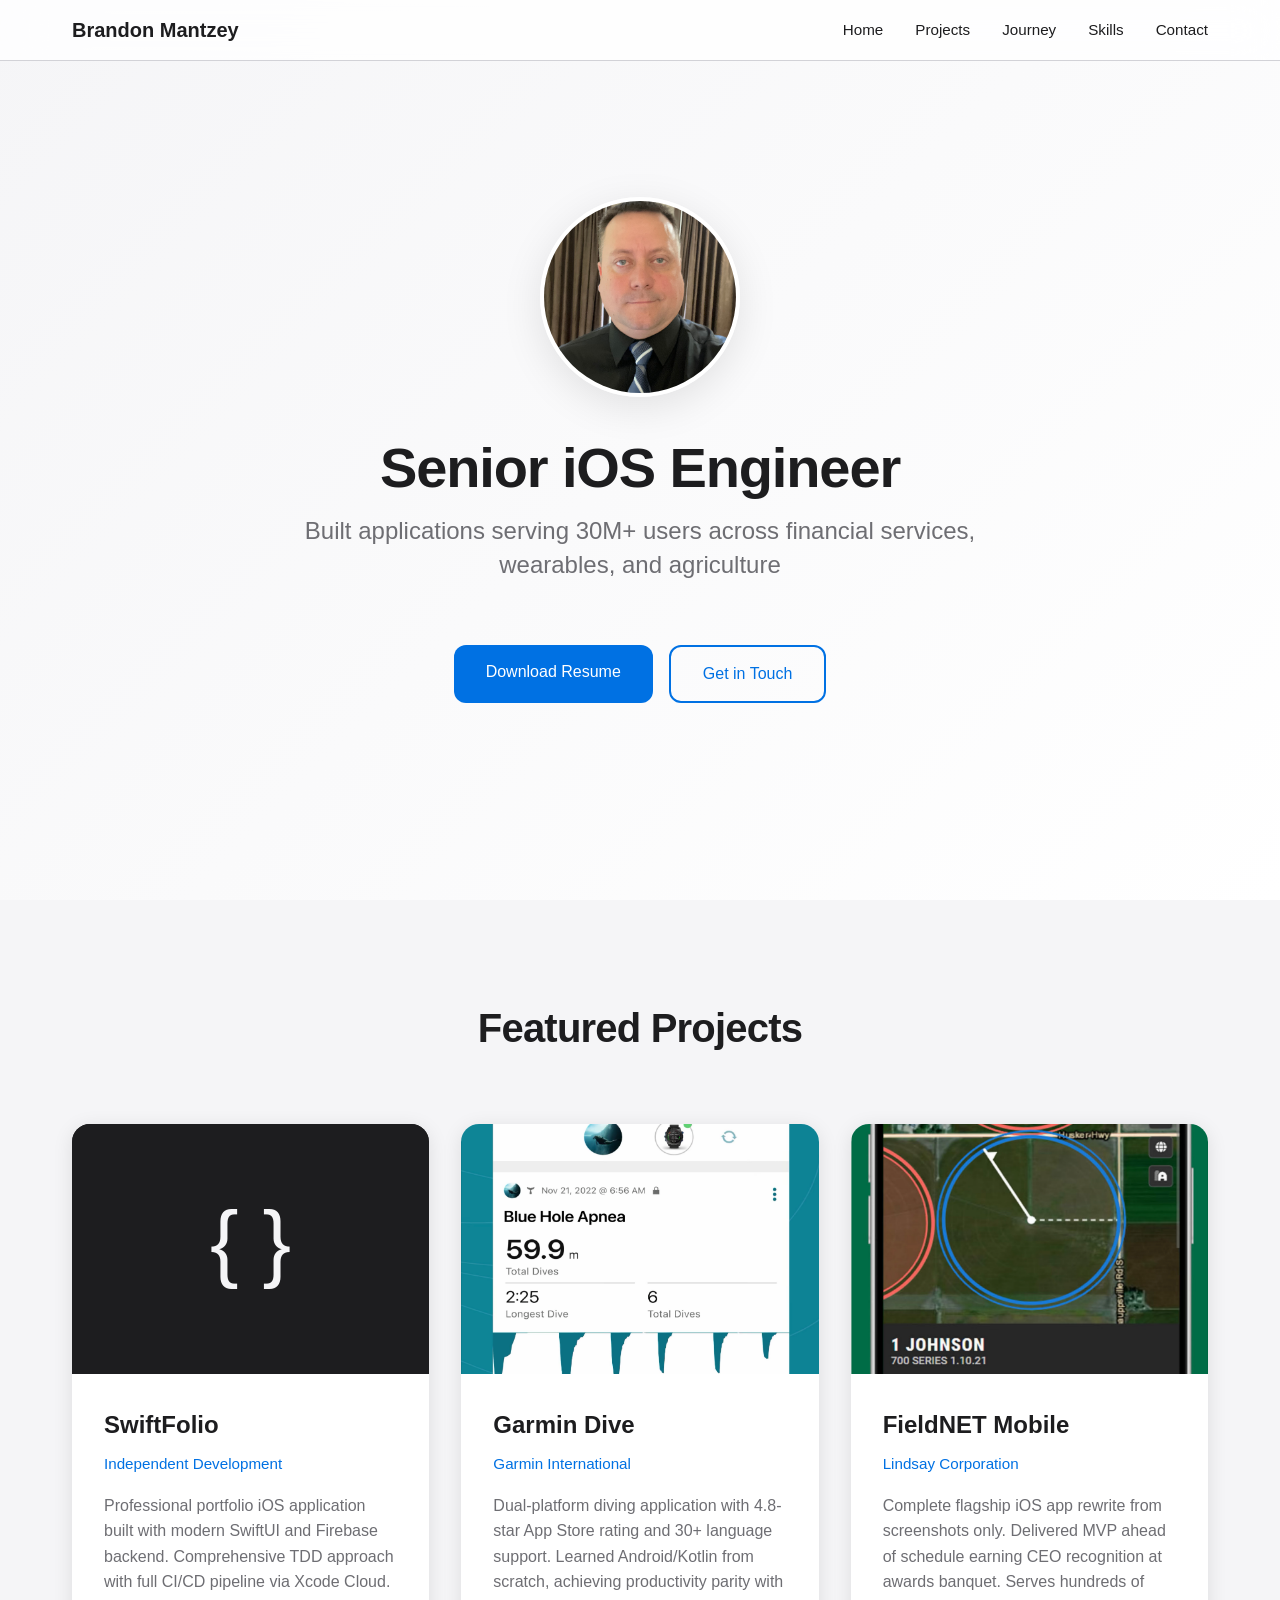
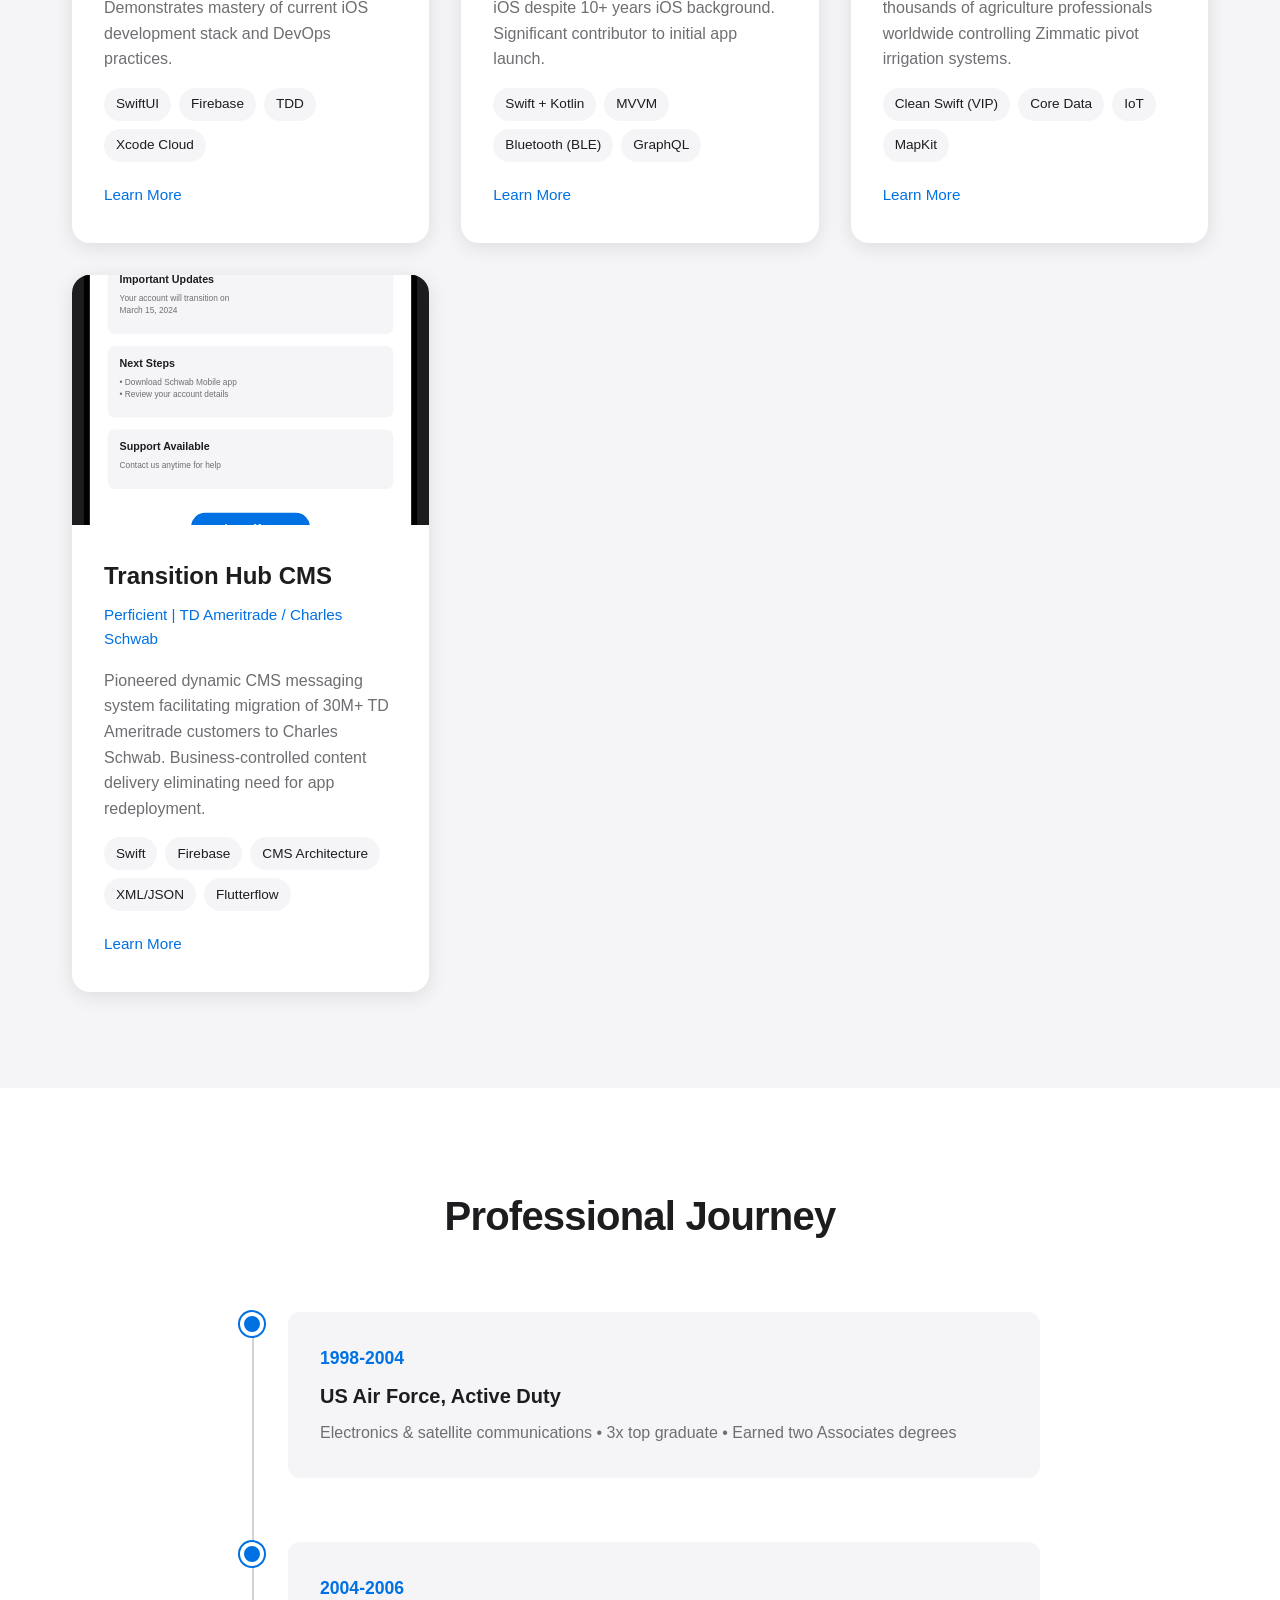
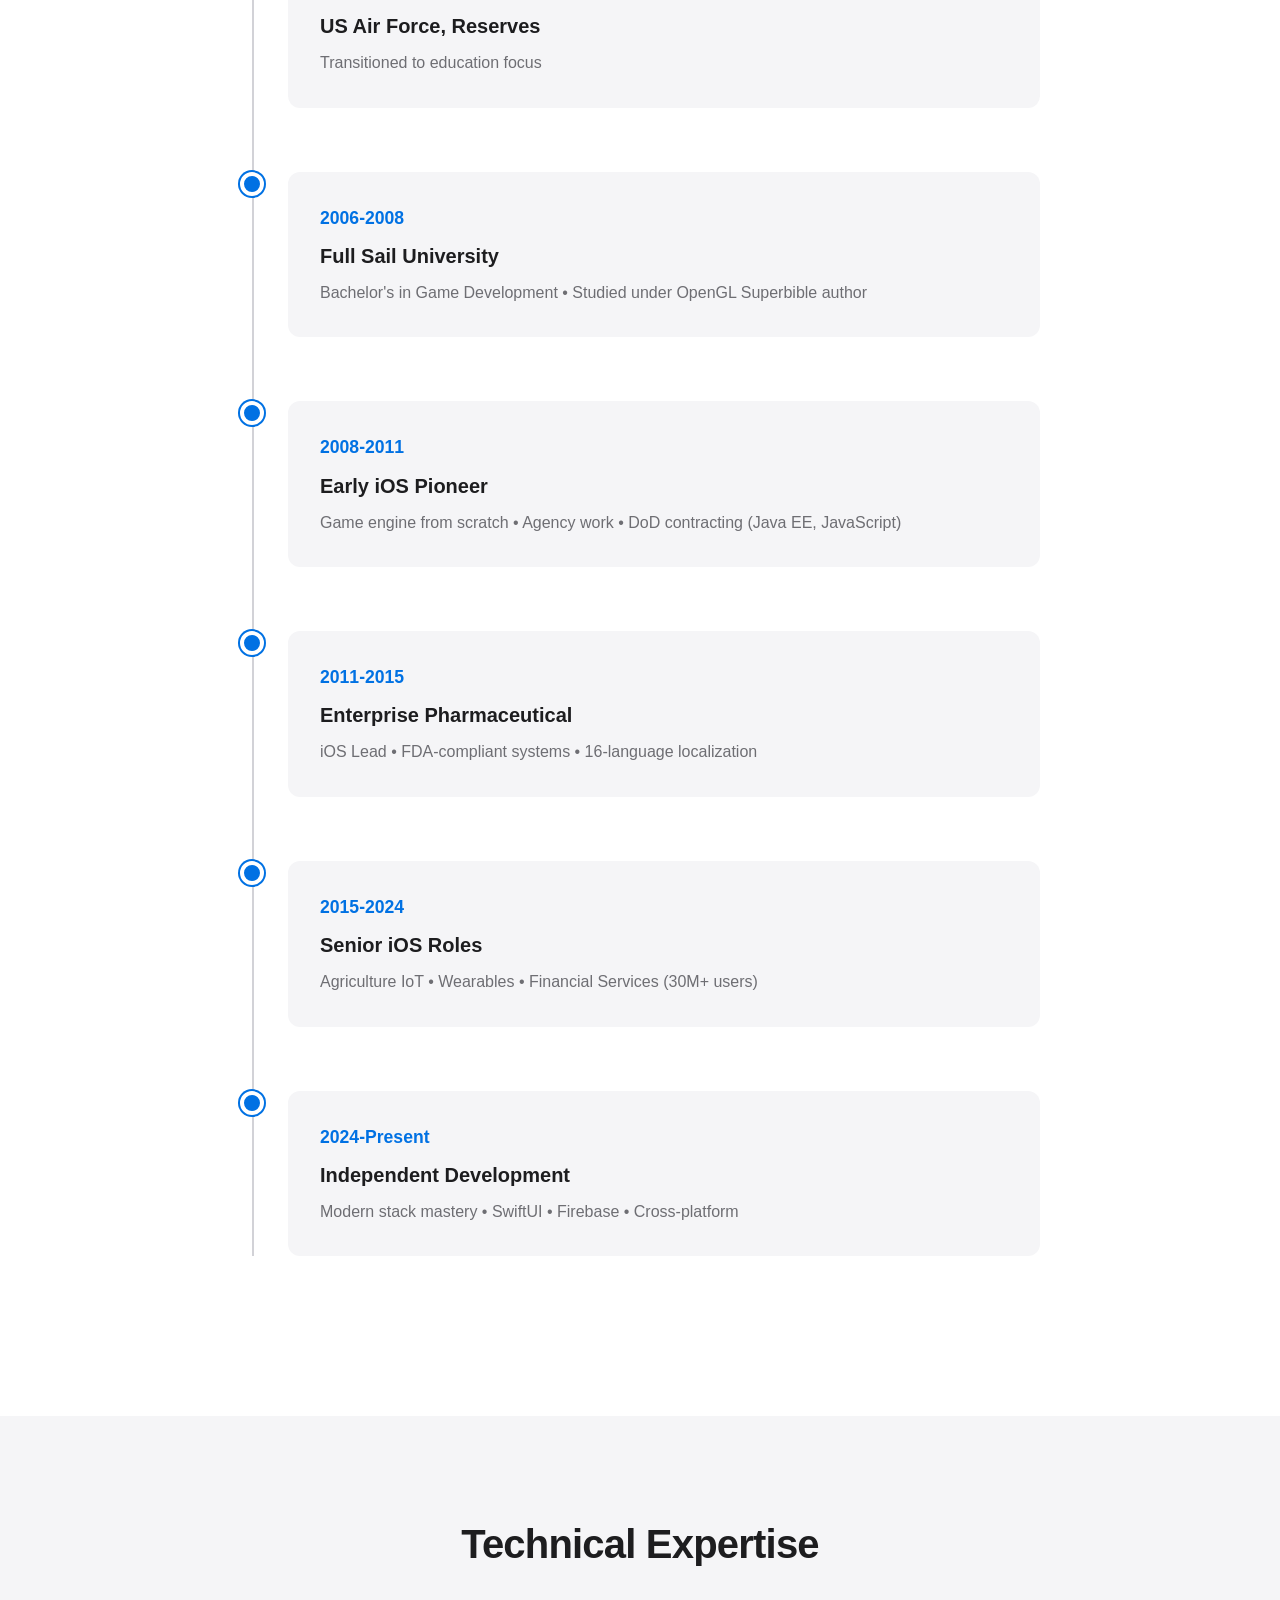
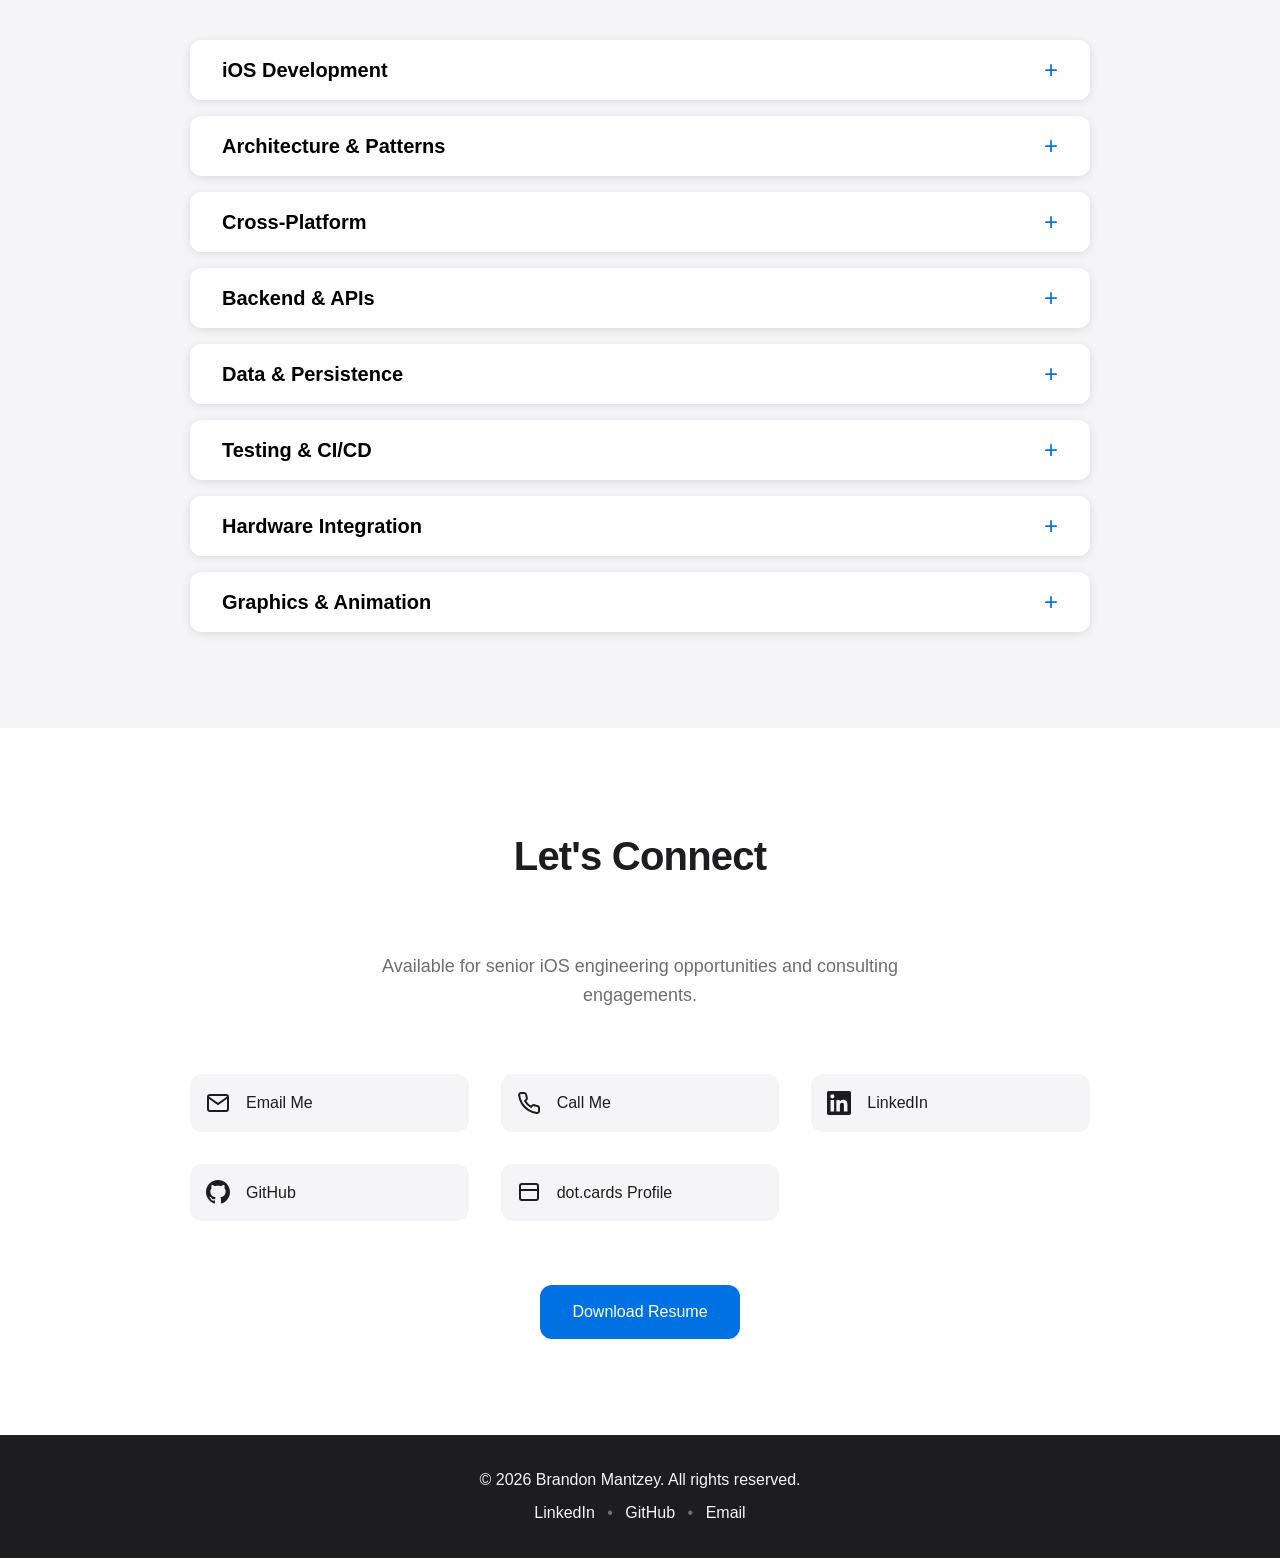
==== commit 2cb4a25f: "Modified .gitignore to include .zip in case I forget I had a zip there.  Also stuff Claud did: Chang" ====
--- a/portfolio/index.html
+++ b/portfolio/index.html
@@ -49,7 +49,105 @@
             <h2 class="section-title">Featured Projects</h2>
             <div class="projects-grid">
                 
-                <!-- Project 1: Perficient Transition Hub -->
+                <!-- Project 1: SwiftFolio -->
+                <article class="project-card">
+                    <div class="project-image">
+                        <div class="project-image-placeholder">
+                            <svg viewBox="0 0 200 200" xmlns="http://www.w3.org/2000/svg">
+                                <rect width="200" height="200" fill="#1d1d1f"/>
+                                <text x="100" y="100" font-family="Arial, sans-serif" font-size="48" fill="#f5f5f7" text-anchor="middle" dominant-baseline="middle">{ }</text>
+                            </svg>
+                        </div>
+                    </div>
+                    <div class="project-content">
+                        <h3 class="project-title">SwiftFolio</h3>
+                        <p class="project-company">Independent Development</p>
+                        <p class="project-description">Professional portfolio iOS application built with modern SwiftUI and Firebase backend. Comprehensive TDD approach with full CI/CD pipeline via Xcode Cloud. Demonstrates mastery of current iOS development stack and DevOps practices.</p>
+                        <div class="project-tags">
+                            <span class="tag">SwiftUI</span>
+                            <span class="tag">Firebase</span>
+                            <span class="tag">TDD</span>
+                            <span class="tag">Xcode Cloud</span>
+                        </div>
+                        <button class="project-expand" data-project="project1">Learn More</button>
+                        <div class="project-details" id="project1">
+                            <ul>
+                                <li>Built with SwiftUI from ground up demonstrating modern declarative UI development</li>
+                                <li>Firebase integration: Authentication, Firestore database, Cloud Hosting for dynamic content</li>
+                                <li>Test-driven development with XCTest ensuring code quality and reliability</li>
+                                <li>Interactive map with guestbook functionality using real-time Firestore synchronization</li>
+                                <li>PDF viewer system pulling always-current resume from Firebase Hosting</li>
+                                <li>Complete CI/CD pipeline with Xcode Cloud, GitHub integration, and automated TestFlight deployment</li>
+                                <li>Jira project management and Agile methodology applied to solo project development</li>
+                            </ul>
+                            <a href="https://github.com/bmantzey" target="_blank" class="btn btn-small">View on GitHub</a>
+                        </div>
+                    </div>
+                </article>
+
+                <!-- Project 2: Garmin Dive -->
+                <article class="project-card">
+                    <div class="project-image">
+                        <img src="images/app-store/garmin-dive.png" alt="Garmin Dive">
+                    </div>
+                    <div class="project-content">
+                        <h3 class="project-title">Garmin Dive</h3>
+                        <p class="project-company">Garmin International</p>
+                        <p class="project-description">Dual-platform diving application with 4.8-star App Store rating and 30+ language support. Learned Android/Kotlin from scratch, achieving productivity parity with iOS despite 10+ years iOS background. Significant contributor to initial app launch.</p>
+                        <div class="project-tags">
+                            <span class="tag">Swift + Kotlin</span>
+                            <span class="tag">MVVM</span>
+                            <span class="tag">Bluetooth (BLE)</span>
+                            <span class="tag">GraphQL</span>
+                        </div>
+                        <button class="project-expand" data-project="project2">Learn More</button>
+                        <div class="project-details" id="project2">
+                            <ul>
+                                <li>Developed features simultaneously across iOS (Swift) and Android (Kotlin) maintaining platform parity</li>
+                                <li>Integrated Garmin's proprietary Bluetooth SDKs (GFDI, MultiLink) for dive computer synchronization</li>
+                                <li>Implemented Apollo GraphQL for real-time backend synchronization with offline-first Realm database</li>
+                                <li>Built comprehensive Firebase integration (Analytics, Crashlytics, Remote Config, Performance)</li>
+                                <li>Delivered production app with 4.8-star rating serving global scuba diving community</li>
+                                <li>Adapted to rigorous code review standards and TDD practices using Quick/Nimble frameworks</li>
+                            </ul>
+                            <a href="https://apps.apple.com/us/app/garmin-dive/id1461262794" target="_blank" class="btn btn-small">View on App Store</a>
+                        </div>
+                    </div>
+                </article>
+
+
+                <!-- Project 3: Lindsay FieldNET -->
+                <article class="project-card">
+                    <div class="project-image">
+                        <img src="images/app-store/fieldnet.png" alt="FieldNET Mobile">
+                    </div>
+                    <div class="project-content">
+                        <h3 class="project-title">FieldNET Mobile</h3>
+                        <p class="project-company">Lindsay Corporation</p>
+                        <p class="project-description">Complete flagship iOS app rewrite from screenshots only. Delivered MVP ahead of schedule earning CEO recognition at awards banquet. Serves hundreds of thousands of agriculture professionals worldwide controlling Zimmatic pivot irrigation systems.</p>
+                        <div class="project-tags">
+                            <span class="tag">Clean Swift (VIP)</span>
+                            <span class="tag">Core Data</span>
+                            <span class="tag">IoT</span>
+                            <span class="tag">MapKit</span>
+                        </div>
+                        <button class="project-expand" data-project="project3">Learn More</button>
+                        <div class="project-details" id="project3">
+                            <ul>
+                                <li>Architected Clean Swift (VIP) pattern across 631 Swift files demonstrating scalable architecture ownership</li>
+                                <li>Built offline-first system enabling reliable operation in remote agricultural locations without connectivity</li>
+                                <li>Implemented Variable Rate Irrigation (VRI) control for precision agriculture and water conservation</li>
+                                <li>Collaborated with backend team optimizing API schemas for mobile consumption and server performance</li>
+                                <li>Led Android consultant team maintaining feature parity across platforms</li>
+                                <li>6-language localization supporting global agricultural markets</li>
+                            </ul>
+                            <a href="https://apps.apple.com/us/app/fieldnet/id1263117100" target="_blank" class="btn btn-small">View on App Store</a>
+                        </div>
+                    </div>
+                </article>
+
+
+                <!-- Project 4: Perficient Transition Hub -->
                 <article class="project-card">
                     <div class="project-image">
                         <img src="images/projects/transition-hub-mockup.svg" alt="Transition Hub">
@@ -65,8 +163,8 @@
                             <span class="tag">XML/JSON</span>
                             <span class="tag">Flutterflow</span>
                         </div>
-                        <button class="project-expand" data-project="project1">Learn More</button>
-                        <div class="project-details" id="project1">
+                        <button class="project-expand" data-project="project4">Learn More</button>
+                        <div class="project-details" id="project4">
                             <ul>
                                 <li>Architected XML/JSON-based messaging system giving business complete control over customer communications without engineering intervention</li>
                                 <li>Maintained 3 iOS applications simultaneously (TDA Mobile, TDA Authenticator, Schwab Mobile) serving 13.5M+ users</li>
@@ -77,100 +175,6 @@
                     </div>
                 </article>
 
-                <!-- Project 2: Lindsay FieldNET -->
-                <article class="project-card">
-                    <div class="project-image">
-                        <img src="images/app-store/fieldnet.png" alt="FieldNET Mobile">
-                    </div>
-                    <div class="project-content">
-                        <h3 class="project-title">FieldNET Mobile</h3>
-                        <p class="project-company">Lindsay Corporation</p>
-                        <p class="project-description">Complete flagship iOS app rewrite from screenshots only. Delivered MVP ahead of schedule earning CEO recognition at awards banquet. Serves hundreds of thousands of agriculture professionals worldwide controlling Zimmatic pivot irrigation systems.</p>
-                        <div class="project-tags">
-                            <span class="tag">Clean Swift (VIP)</span>
-                            <span class="tag">Core Data</span>
-                            <span class="tag">IoT</span>
-                            <span class="tag">MapKit</span>
-                        </div>
-                        <button class="project-expand" data-project="project2">Learn More</button>
-                        <div class="project-details" id="project2">
-                            <ul>
-                                <li>Architected Clean Swift (VIP) pattern across 631 Swift files demonstrating scalable architecture ownership</li>
-                                <li>Built offline-first system enabling reliable operation in remote agricultural locations without connectivity</li>
-                                <li>Implemented Variable Rate Irrigation (VRI) control for precision agriculture and water conservation</li>
-                                <li>Collaborated with backend team optimizing API schemas for mobile consumption and server performance</li>
-                                <li>Led Android consultant team maintaining feature parity across platforms</li>
-                                <li>6-language localization supporting global agricultural markets</li>
-                            </ul>
-                            <a href="https://apps.apple.com/us/app/fieldnet/id1288019945" target="_blank" class="btn btn-small">View on App Store</a>
-                        </div>
-                    </div>
-                </article>
-
-                <!-- Project 3: Garmin Dive -->
-                <article class="project-card">
-                    <div class="project-image">
-                        <img src="images/app-store/garmin-dive.png" alt="Garmin Dive">
-                    </div>
-                    <div class="project-content">
-                        <h3 class="project-title">Garmin Dive</h3>
-                        <p class="project-company">Garmin International</p>
-                        <p class="project-description">Dual-platform diving application with 4.8-star App Store rating and 30+ language support. Learned Android/Kotlin from scratch, achieving productivity parity with iOS despite 10+ years iOS background. Significant contributor to initial app launch.</p>
-                        <div class="project-tags">
-                            <span class="tag">Swift + Kotlin</span>
-                            <span class="tag">MVVM</span>
-                            <span class="tag">Bluetooth (BLE)</span>
-                            <span class="tag">GraphQL</span>
-                        </div>
-                        <button class="project-expand" data-project="project3">Learn More</button>
-                        <div class="project-details" id="project3">
-                            <ul>
-                                <li>Developed features simultaneously across iOS (Swift) and Android (Kotlin) maintaining platform parity</li>
-                                <li>Integrated Garmin's proprietary Bluetooth SDKs (GFDI, MultiLink) for dive computer synchronization</li>
-                                <li>Implemented Apollo GraphQL for real-time backend synchronization with offline-first Realm database</li>
-                                <li>Built comprehensive Firebase integration (Analytics, Crashlytics, Remote Config, Performance)</li>
-                                <li>Delivered production app with 4.8-star rating serving global scuba diving community</li>
-                                <li>Adapted to rigorous code review standards and TDD practices using Quick/Nimble frameworks</li>
-                            </ul>
-                            <a href="https://apps.apple.com/us/app/garmin-dive/id1522633851" target="_blank" class="btn btn-small">View on App Store</a>
-                        </div>
-                    </div>
-                </article>
-
-                <!-- Project 4: Game Engine -->
-                <article class="project-card">
-                    <div class="project-image">
-                        <div class="project-image-placeholder">
-                            <svg viewBox="0 0 200 200" xmlns="http://www.w3.org/2000/svg">
-                                <rect width="200" height="200" fill="#1d1d1f"/>
-                                <text x="100" y="100" font-family="Arial, sans-serif" font-size="48" fill="#f5f5f7" text-anchor="middle" dominant-baseline="middle">{ }</text>
-                            </svg>
-                        </div>
-                    </div>
-                    <div class="project-content">
-                        <h3 class="project-title">Custom Game Engine (2008)</h3>
-                        <p class="project-company">Independent Development</p>
-                        <p class="project-description">Built comprehensive reusable game development framework from scratch before Unity/Cocos2D maturity. 90+ source files compiled into 2.8MB static libraries across 3 architectures. Used in multiple shipped iOS games during iPhone SDK's first years.</p>
-                        <div class="project-tags">
-                            <span class="tag">OpenGL ES</span>
-                            <span class="tag">Objective-C</span>
-                            <span class="tag">C++</span>
-                            <span class="tag">Game Architecture</span>
-                        </div>
-                        <button class="project-expand" data-project="project4">Learn More</button>
-                        <div class="project-details" id="project4">
-                            <ul>
-                                <li>TextureManager with 24MB OpenGL ES memory enforcement preventing crashes on constrained iPhone hardware</li>
-                                <li>StateMachine with NSArray-based stack enabling sophisticated game state management</li>
-                                <li>Custom bitmap font system ported from C++/DirectX to Objective-C/OpenGL for iOS</li>
-                                <li>Particle engine with visual editor tool demonstrating cross-platform development capability</li>
-                                <li>Dual audio system (OpenAL for effects, AVFoundation for music) optimized for use case</li>
-                                <li>Pioneered iOS game development during platform's infancy, building complete solutions without existing frameworks</li>
-                            </ul>
-                            <a href="https://github.com/bmantzey" target="_blank" class="btn btn-small">View on GitHub</a>
-                        </div>
-                    </div>
-                </article>
 
             </div>
         </div>
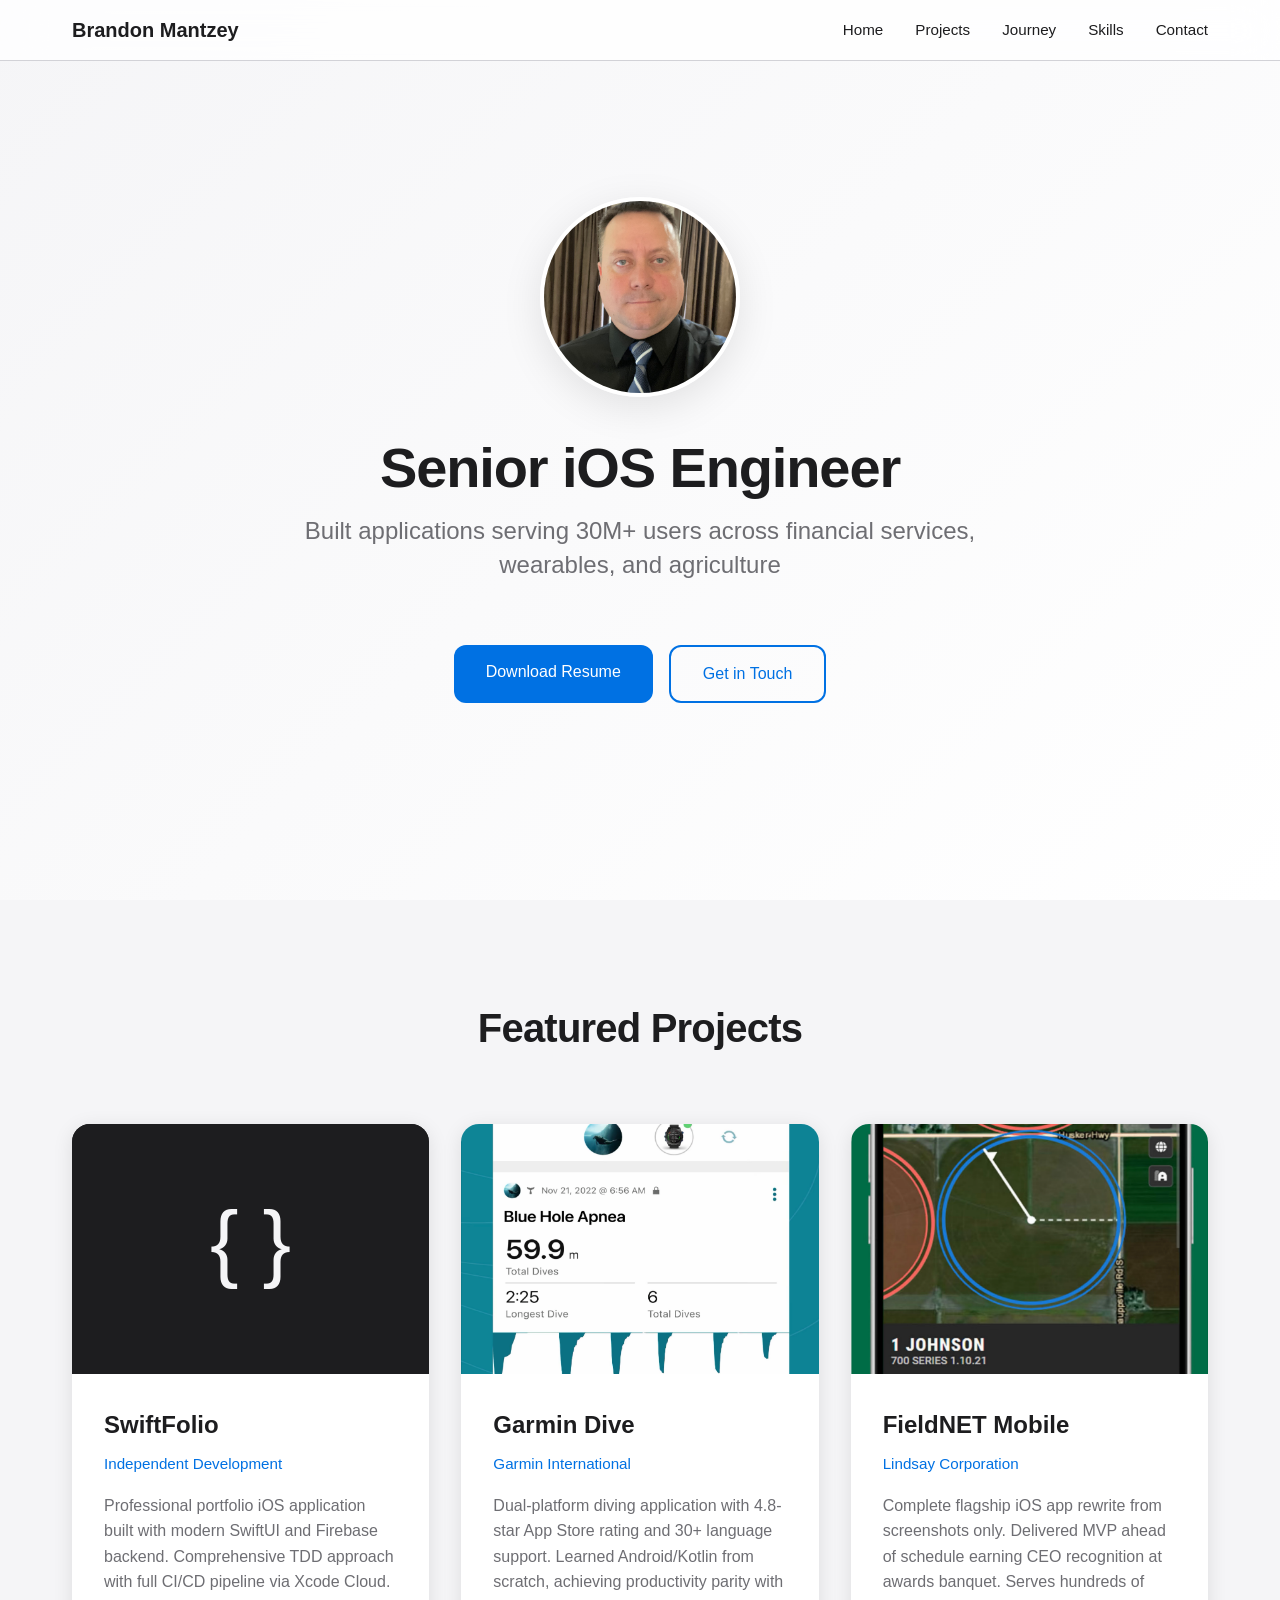
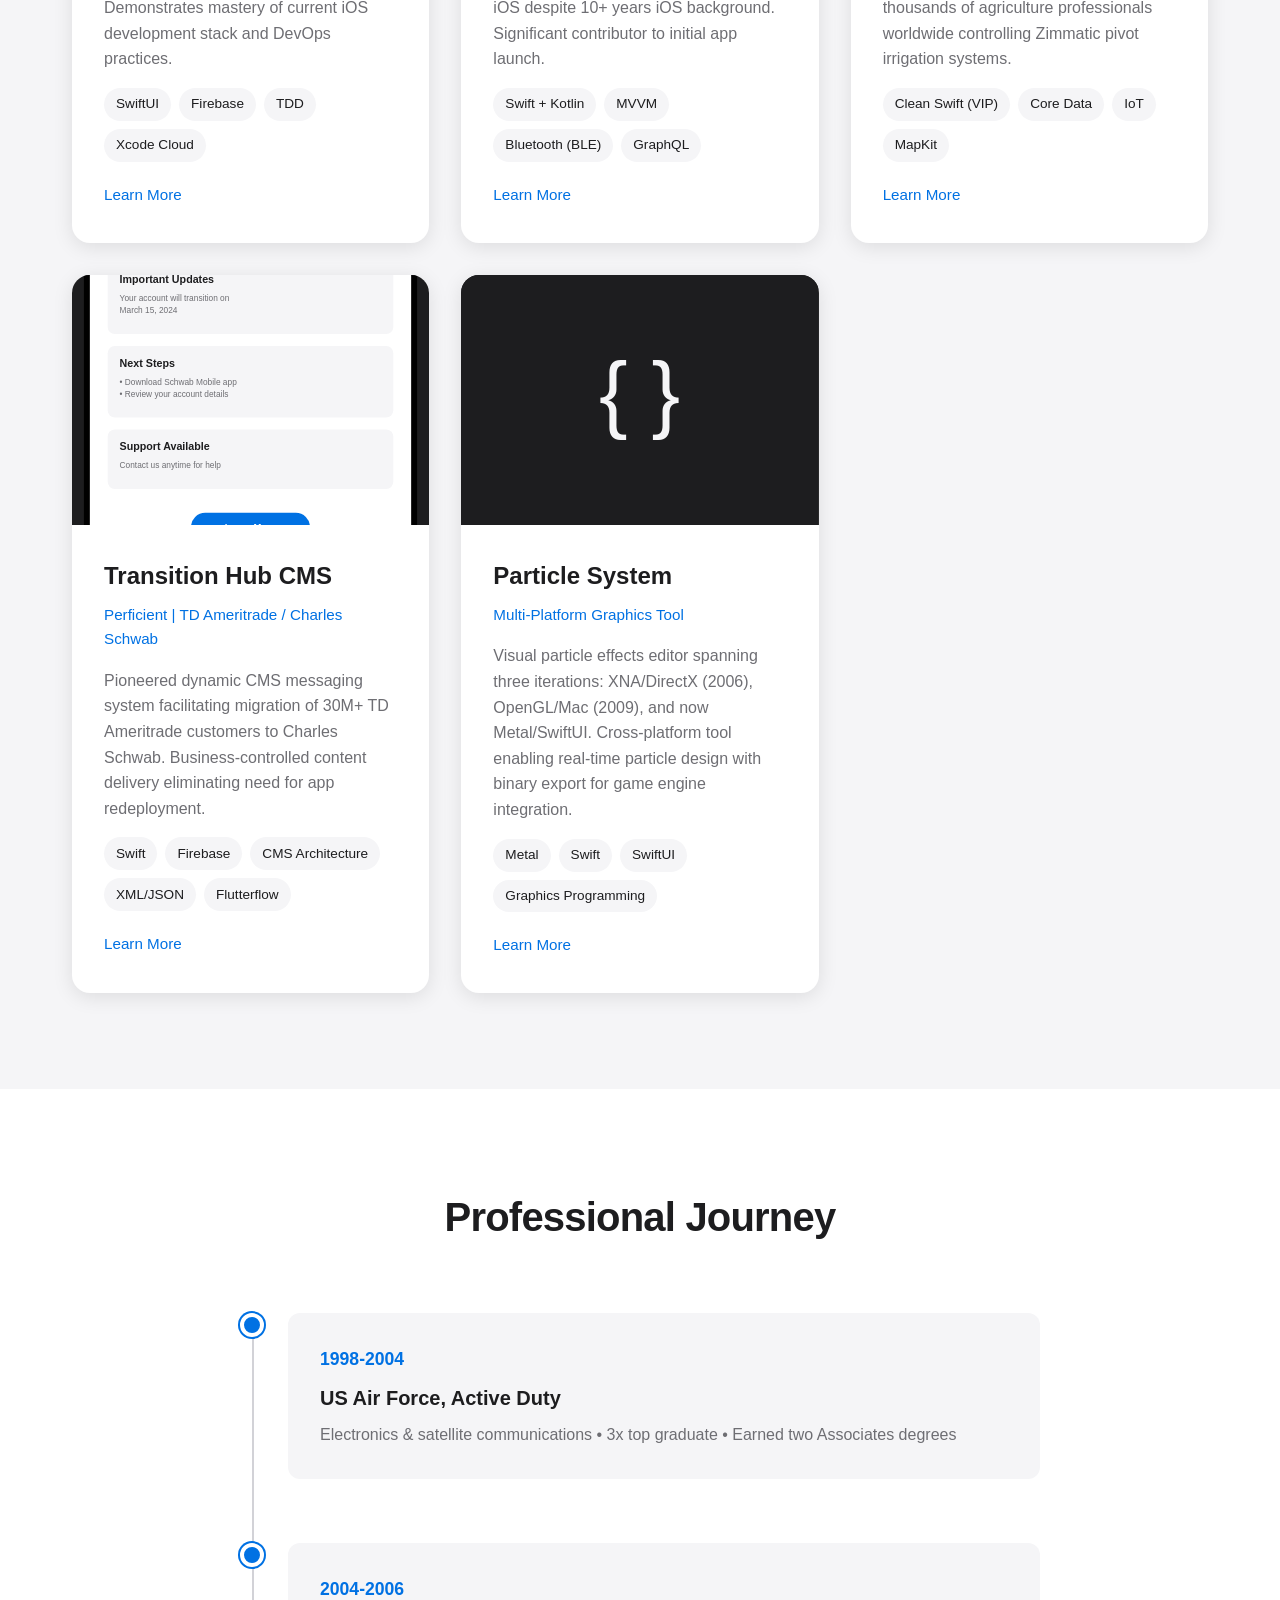
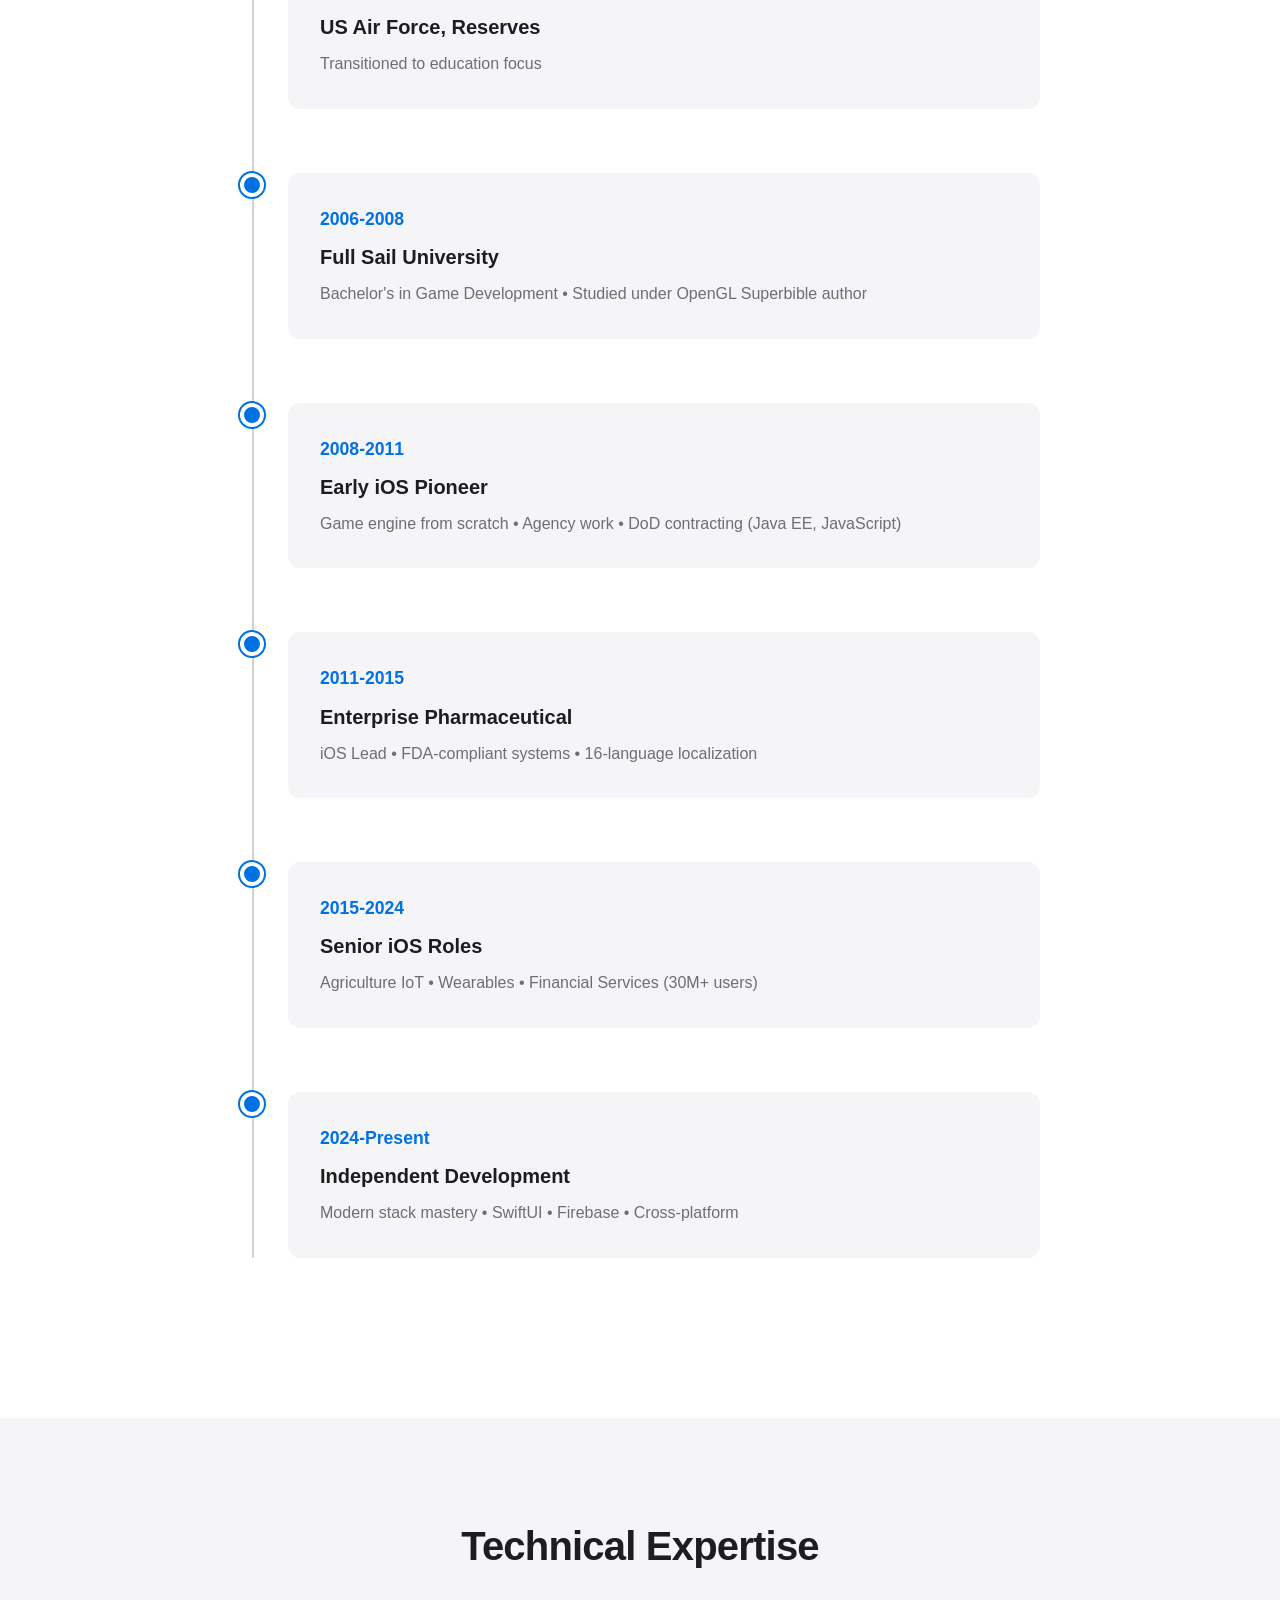
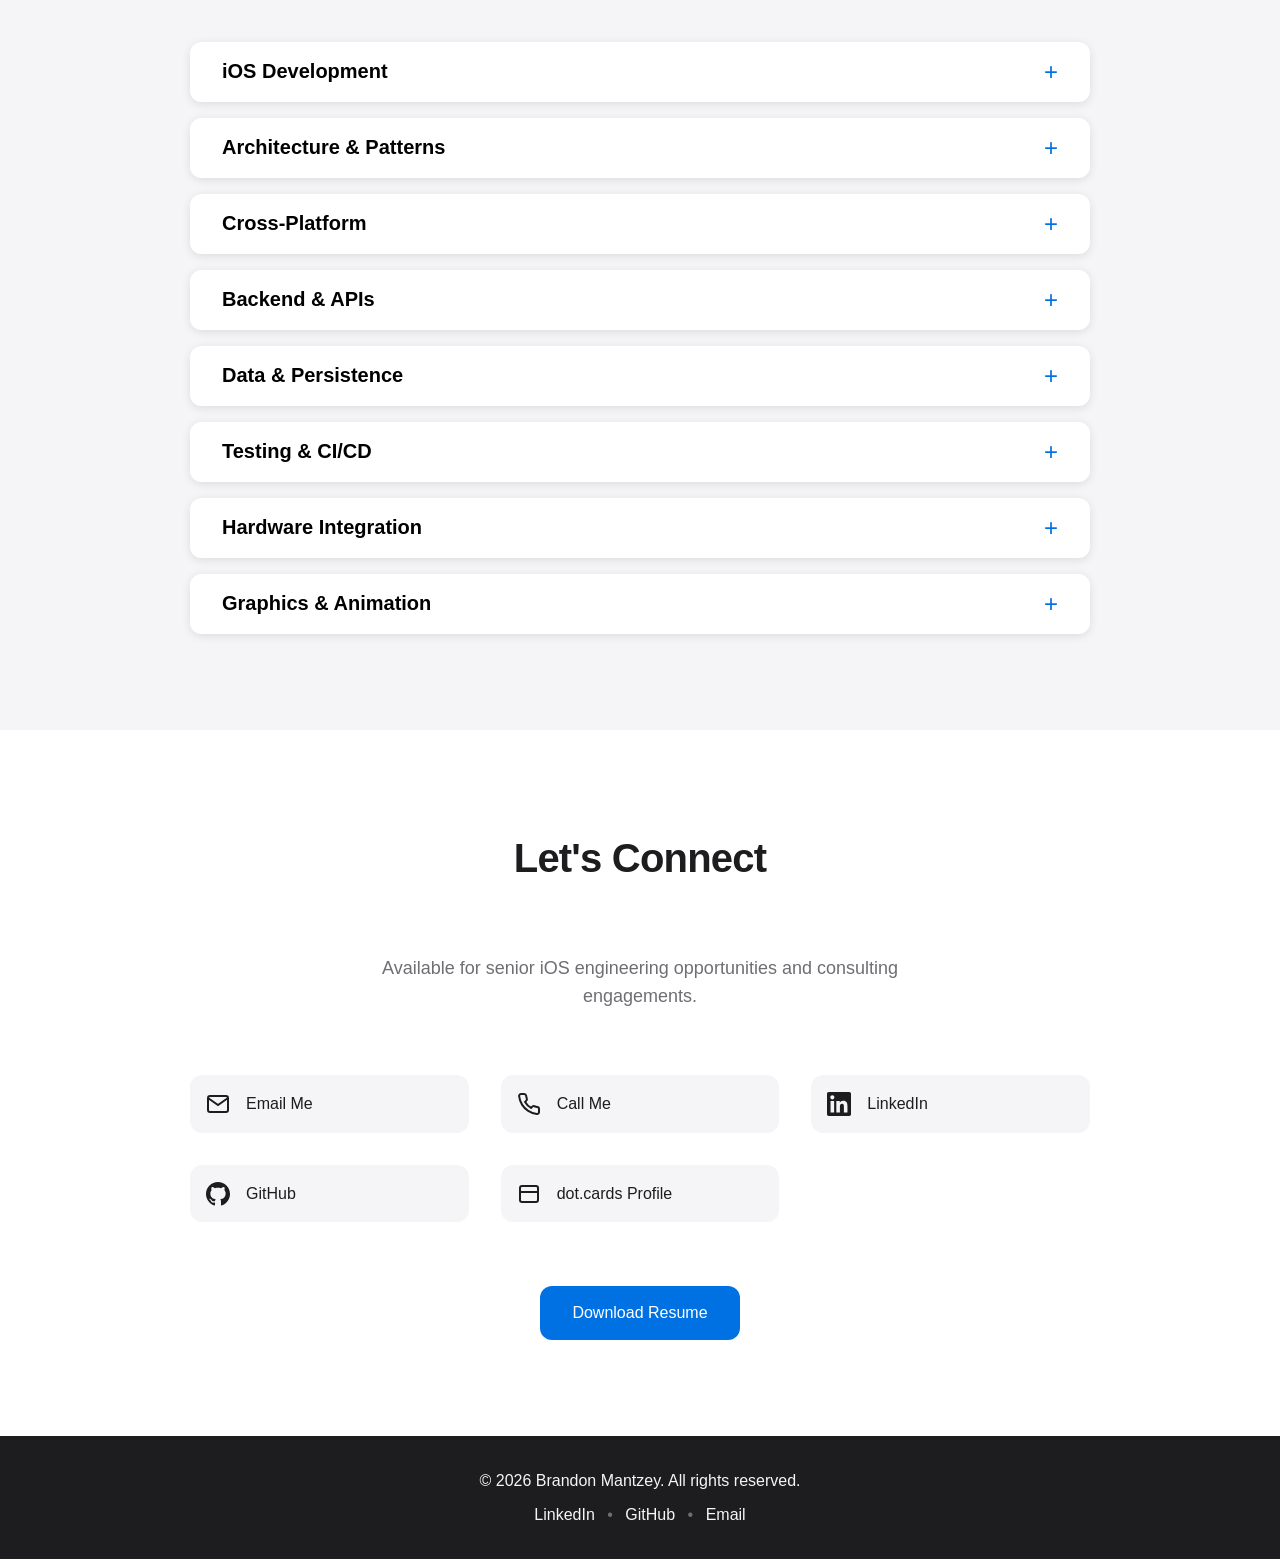
==== commit d382617f: "Added particle system to portfolio." ====
--- a/portfolio/index.html
+++ b/portfolio/index.html
@@ -74,13 +74,13 @@
                             <ul>
                                 <li>Built with SwiftUI from ground up demonstrating modern declarative UI development</li>
                                 <li>Firebase integration: Authentication, Firestore database, Cloud Hosting for dynamic content</li>
-                                <li>Test-driven development with XCTest ensuring code quality and reliability</li>
+                                <li>Test-driven development with Swift Testing ensuring code quality and reliability</li>
                                 <li>Interactive map with guestbook functionality using real-time Firestore synchronization</li>
                                 <li>PDF viewer system pulling always-current resume from Firebase Hosting</li>
                                 <li>Complete CI/CD pipeline with Xcode Cloud, GitHub integration, and automated TestFlight deployment</li>
                                 <li>Jira project management and Agile methodology applied to solo project development</li>
                             </ul>
-                            <a href="https://github.com/bmantzey" target="_blank" class="btn btn-small">View on GitHub</a>
+                            <a href="https://github.com/bmantzey/ProfessionalPortfolio" target="_blank" class="btn btn-small">View on GitHub</a>
                         </div>
                     </div>
                 </article>
@@ -134,7 +134,7 @@
                         <button class="project-expand" data-project="project3">Learn More</button>
                         <div class="project-details" id="project3">
                             <ul>
-                                <li>Architected Clean Swift (VIP) pattern across 631 Swift files demonstrating scalable architecture ownership</li>
+                                <li>Clean Swift Architecture (VIP) pattern demonstrating scalable architecture ownership</li>
                                 <li>Built offline-first system enabling reliable operation in remote agricultural locations without connectivity</li>
                                 <li>Implemented Variable Rate Irrigation (VRI) control for precision agriculture and water conservation</li>
                                 <li>Collaborated with backend team optimizing API schemas for mobile consumption and server performance</li>
@@ -171,6 +171,44 @@
                                 <li>System praised as "essential to delivering phase of transition hub on time" with "almost no issues"</li>
                                 <li>Implemented Firebase Analytics providing clickstream data for user behavior analysis</li>
                             </ul>
+                        </div>
+                    </div>
+                </article>
+
+
+                <!-- Project 5: Particle System -->
+                <article class="project-card">
+                    <div class="project-image">
+                        <div class="project-image-placeholder">
+                            <svg viewBox="0 0 200 200" xmlns="http://www.w3.org/2000/svg">
+                                <rect width="200" height="200" fill="#1d1d1f"/>
+                                <text x="100" y="100" font-family="Arial, sans-serif" font-size="48" fill="#f5f5f7" text-anchor="middle" dominant-baseline="middle">{ }</text>
+                            </svg>
+                        </div>
+                    </div>
+                    <div class="project-content">
+                        <h3 class="project-title">Particle System</h3>
+                        <p class="project-company">Multi-Platform Graphics Tool</p>
+                        <p class="project-description">Visual particle effects editor spanning three iterations: XNA/DirectX (2006), OpenGL/Mac (2009), and now Metal/SwiftUI. Cross-platform tool enabling real-time particle design with binary export for game engine integration.</p>
+                        <div class="project-tags">
+                            <span class="tag">Metal</span>
+                            <span class="tag">Swift</span>
+                            <span class="tag">SwiftUI</span>
+                            <span class="tag">Graphics Programming</span>
+                        </div>
+                        <button class="project-expand" data-project="project5">Learn More</button>
+                        <div class="project-details" id="project5">
+                            <ul>
+                                <li>Original system: Created with XNA Framework and DirectX using C# at Full Sail University (2006)</li>
+                                <li>First production use: Ported to OpenGL/Objective-C Mac app for Wild Wild Train iOS game at Stratogon (2009)</li>
+                                <li>Current iteration: Complete rewrite using Apple Metal, Swift, and SwiftUI for modern macOS and iOS</li>
+                                <li>Leverages knowledge from two previous iterations while reusing critical optimization components</li>
+                                <li>Multi-platform architecture supporting both Mac and iOS from single codebase</li>
+                                <li>Features texture import, real-time particle preview, and binary export format for game engine integration</li>
+                                <li>Learning-focused development: Using ChatGPT as guide to master Metal graphics pipeline and modern best practices</li>
+                                <li>Demonstrates evolution of graphics programming expertise across 18+ years and multiple technology stacks</li>
+                            </ul>
+                            <a href="https://github.com/bmantzey/ParticleSystem" target="_blank" class="btn btn-small">View on GitHub</a>
                         </div>
                     </div>
                 </article>
